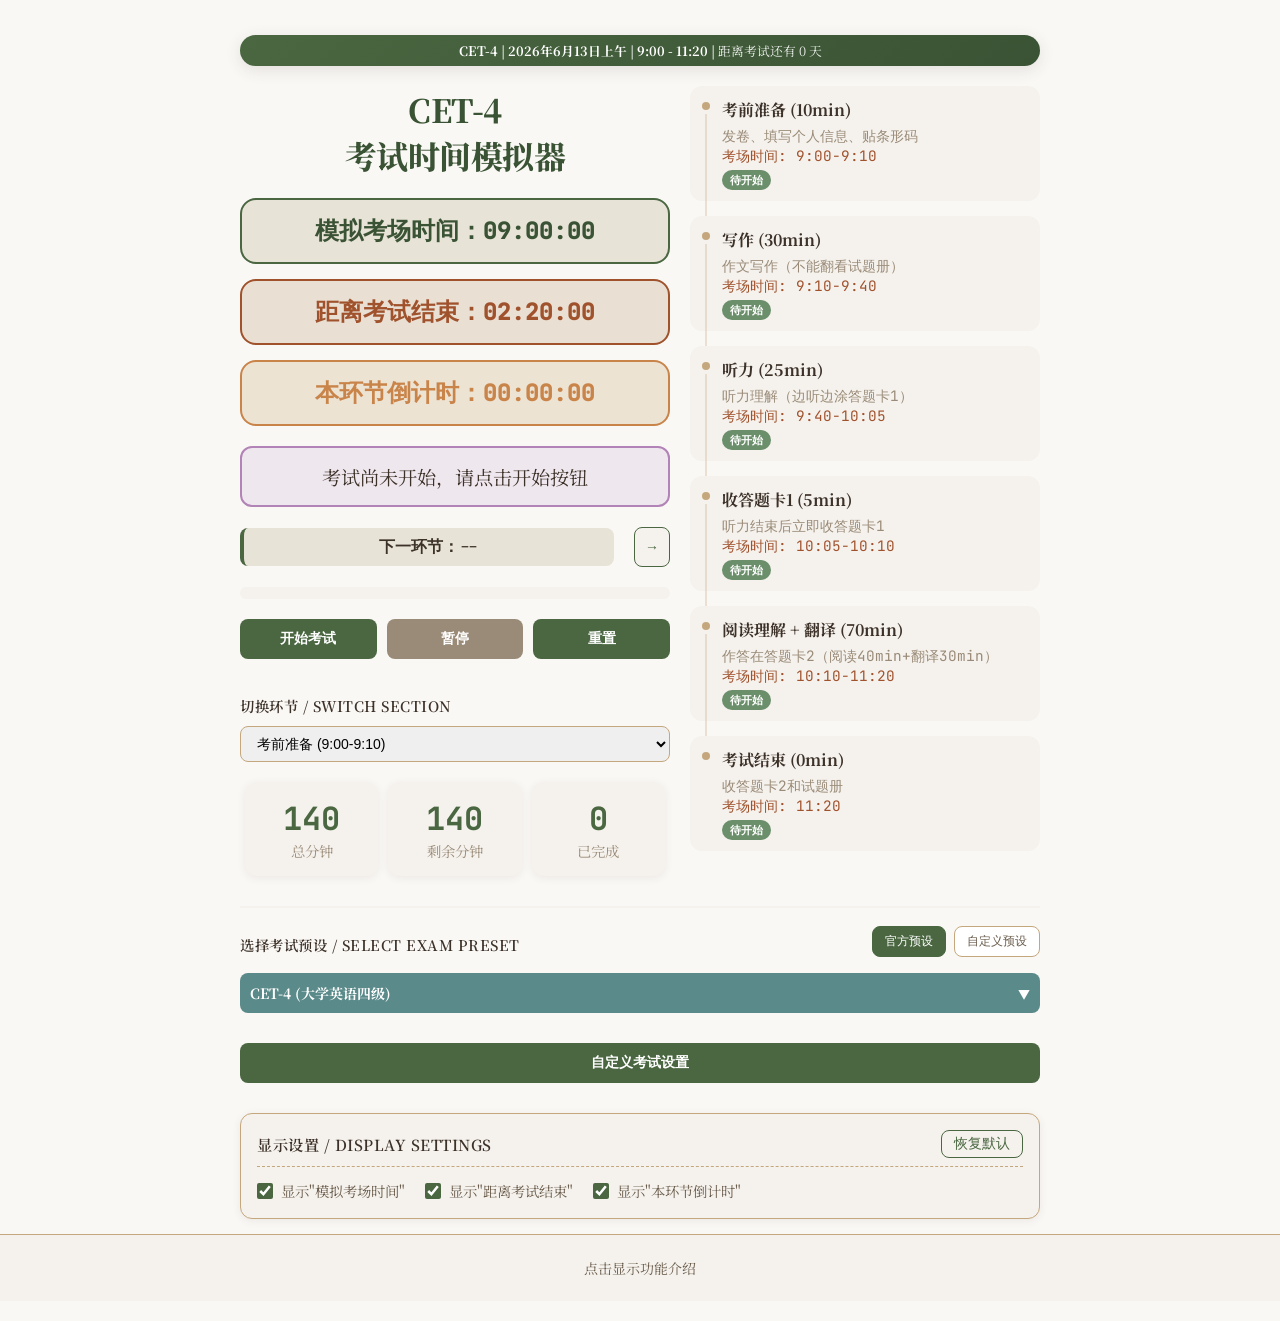
==== index.html @ e7c3fb19 "style: optimize display settings, responsive layout, data parsing robustness, and cross-day time dis" ====
<!DOCTYPE html>
<html lang="zh-CN">

<head>
  <meta charset="UTF-8">
  <meta name="viewport" content="width=device-width, initial-scale=1.0">
  <title>CET-4/CET-6考试时间模拟器beta</title>
  <link rel="preconnect" href="https://fonts.googleapis.com">
  <link rel="preconnect" href="https://fonts.gstatic.com" crossorigin>
  <link href="https://fonts.googleapis.com/css2?family=JetBrains+Mono:ital,wght@0,100..800;1,100..800&family=Noto+Serif+SC:wght@200..900&display=swap" rel="stylesheet">
  <link rel="stylesheet" href="styles.css">
</head>

<body>
  <div class="container">
    <div class="column-wrapper">
      <!-- 考试信息横幅 - 横跨两栏在最顶上 -->
      <div class="header-wrapper">
        <div class="exam-time-header" id="examTimeHeader">
          <span id="examType">CET-4</span> | <span id="examDate">2026年6月13日上午</span> | <span id="examTimeRange">9:00 - 11:20</span> | <span class="exam-countdown" id="examCountdown">距离考试还有 63 天</span>
        </div>
      </div>

      <!-- 左侧栏 -->
      <div class="left-column">

        <h1 id="pageHeader"><span id="examTitle">CET-4</span><br>考试时间模拟器</h1>

        <div class="real-time-display">
          模拟考场时间：<span id="currentTimeSpan">09:00:00</span>
        </div>

        <div class="timer-display">
          距离考试结束：<span id="timer">02:20:00</span>
        </div>

        <div class="section-timer-display" id="sectionTimer" style="display: none;">
          本环节倒计时：<span class="time-value">00:00:00</span>
        </div>

        <div class="current-section" id="currentSection">
          考试尚未开始，请点击开始按钮
        </div>

        <div class="countdown-container">
          <div class="countdown" id="countdown">
            <span class="countdown-label">下一环节：</span><span class="countdown-value">--</span>
          </div>
          <button onclick="nextSection()" id="nextBtn" class="next-button">→</button>
        </div>

        <div class="progress-bar">
          <div class="progress-fill" id="progressFill"></div>
        </div>

        <div class="controls">
          <button onclick="startExam()" id="startBtn">开始考试</button>
          <button onclick="pauseExam()" id="pauseBtn" disabled>暂停</button>
          <button onclick="resetExam()" id="resetBtn">重置</button>
          <div class="skip-selector">
            <h3>切换环节 / Switch Section</h3>
            <select id="sectionSelect">
              <!-- 选项将由JavaScript动态生成 -->
            </select>
          </div>
        </div>

        <div class="stats">
          <div class="stat-item">
            <div class="stat-number" id="totalTime">140</div>
            <div class="stat-label">总分钟</div>
          </div>
          <div class="stat-item">
            <div class="stat-number" id="remainingTime">140</div>
            <div class="stat-label">剩余分钟</div>
          </div>
          <div class="stat-item">
            <div class="stat-number" id="completedSections">0</div>
            <div class="stat-label">已完成</div>
          </div>
        </div>
      </div>

      <!-- 右侧栏 -->
      <div class="right-column">
        <div class="section-timeline" id="timeline">
          <!-- Sections will be populated by JavaScript -->
        </div>
      </div>

      <!-- 预设选择器横跨两栏 -->
      <div class="preset-selector-full-width">
        <div class="custom-preset-selector">
          <div class="preset-selector-header">
            <h3 class="preset-selector-label">选择考试预设 / Select Exam Preset</h3>
            <div class="preset-type-buttons">
              <button type="button" class="preset-type-btn active" data-type="official"
                id="officialPresetBtn">官方预设</button>
              <button type="button" class="preset-type-btn" data-type="custom" id="customPresetBtn">自定义预设</button>
            </div>
          </div>
          <div class="preset-selector-dropdown" id="presetSelector">
            <div class="preset-selector-selected" id="selectedPreset">
              <span>CET-4 (大学英语四级)</span>
              <span class="dropdown-arrow">▼</span>
            </div>
            <div class="preset-selector-options" id="presetOptions" style="display: none;">
              <div class="preset-option-group" id="officialPresetGroup">
                <div class="option-group-title">官方预设</div>
                <div class="preset-option" data-value="cet4">CET-4 (大学英语四级)</div>
                <div class="preset-option" data-value="cet6">CET-6 (大学英语六级)</div>
              </div>
              <div class="preset-option-group" id="customPresetGroup" style="display: none;">
                <div class="option-group-title">自定义预设</div>
                <div id="customPresetOptions">
                  <!-- 自定义考试选项将由JavaScript动态生成 -->
                </div>
              </div>
            </div>
          </div>
        </div>
      </div>

      <!-- 自定义考试按钮 -->
      <div class="toggle-exam-button-container">
        <button id="customExamBtn" onclick="goToCustomExam()" class="toggle-exam-button">自定义考试设置</button>
      </div>

      <!-- 直接显示的显示设置控件 -->
      <div class="inline-display-settings">
        <div class="inline-setting-header">
          <h3 class="display-settings-label">显示设置 / Display Settings</h3>
          <button type="button" id="resetDisplaySettingsBtn" class="reset-display-settings-btn" title="恢复默认显示设置"
            onclick="resetDisplaySettings()">恢复默认</button>
        </div>
        <div class="inline-setting-checkboxes">
          <label class="setting-checkbox-horizontal">
            <input type="checkbox" id="inlineShowCurrentTime" name="inlineShowCurrentTime" checked
              onchange="toggleDisplaySetting('showCurrentTime', this.checked)">
            <span>显示"模拟考场时间"</span>
          </label>
          <label class="setting-checkbox-horizontal">
            <input type="checkbox" id="inlineShowCountdownTimer" name="inlineShowCountdownTimer" checked
              onchange="toggleDisplaySetting('showCountdownTimer', this.checked)">
            <span>显示"距离考试结束"</span>
          </label>
          <label class="setting-checkbox-horizontal">
            <input type="checkbox" id="inlineShowSectionTimer" name="inlineShowSectionTimer" checked
              onchange="toggleDisplaySetting('showSectionTimer', this.checked)">
            <span>显示"本环节倒计时"</span>
          </label>
        </div>
      </div>

    </div>

    <!-- 恢复提示（小屏幕设备使用） -->
    <div class="restore-hint" id="restoreHintSmallScreen" style="display: none;">
      点击恢复倒数日期
    </div>
  </div>

  <!-- 底部区域：功能介绍、恢复提示和备案信息 -->
  <div class="bottom-bar">
    <div class="bottom-content">
      <div class="footer-text" id="showIntroBtnBottom" onclick="showIntroduction()">点击显示功能介绍</div>
      <div class="footer-text restore-hint" id="restoreHintLargeScreen" style="display: none; margin-top: 10px;">
        点击恢复倒数日期
      </div>
      
    </div>
  </div>

  <script>
    function showIntroduction() {
      window.open('introduction.html', '_blank');
    }

    // 跳转到自定义考试配置页面
    function goToCustomExam() {
      window.location.href = 'custom-exam.html';
    }

    // 处理考试预设选择变化
    function handlePresetChange(value) {
      if (value === 'cet4' || value === 'cet6') {
        // 官方预设
        currentExamType = value;
        updateExamConfig(officialExams[value]);

        // 保存到localStorage
        localStorage.setItem('lastOfficialPreset', value);
        localStorage.setItem('lastPresetType', 'official');

        // 更新显示的预设名称
        const presetName = value === 'cet4' ? 'CET-4 (大学英语四级)' : 'CET-6 (大学英语六级)';
        document.getElementById('selectedPreset').innerHTML = `<span>${presetName}</span><span class="dropdown-arrow">▼</span>`;
        // 移除自定义选中样式
        document.getElementById('selectedPreset').classList.remove('custom-selected');
      } else {
        // 自定义预设
        const exam = getCustomExamsSafe().find(e => e.name === value);
        if (exam) {
          // 保存到localStorage
          localStorage.setItem('lastCustomPreset', value);
          localStorage.setItem('lastPresetType', 'custom');

          // 直接应用自定义考试配置（不刷新页面）
          if (typeof applyCustomExamConfig === 'function') {
            applyCustomExamConfig(exam);
          }

          // 更新显示的预设名称
          document.getElementById('selectedPreset').innerHTML = `<span>${value}</span><span class="dropdown-arrow">▼</span>`;
          // 添加自定义选中样式
          document.getElementById('selectedPreset').classList.add('custom-selected');
        }
      }

      // 隐藏下拉菜单
      closePresetDropdown();
    }

    // 动态填充自定义考试选项
    function getCustomExamsSafe() {
      if (Array.isArray(window.customExams)) {
        return window.customExams;
      }
      return [];
    }

    function populateCustomPresets() {
      const customPresetOptions = document.getElementById('customPresetOptions');
      const customExamList = getCustomExamsSafe();
      // 清空现有选项
      customPresetOptions.innerHTML = '';

      if (customExamList.length > 0) {
        customExamList.forEach(exam => {
          const option = document.createElement('div');
          option.className = 'preset-option';
          option.textContent = exam.name;
          option.setAttribute('data-value', exam.name);
          // 在这里添加点击事件监听器
          option.addEventListener('click', function () {
            handlePresetChange(this.getAttribute('data-value'));
          });
          customPresetOptions.appendChild(option);
        });
      } else {
        const option = document.createElement('div');
        option.className = 'preset-option disabled';
        option.textContent = '无自定义考试';
        option.style.color = 'var(--color-text-muted)';
        customPresetOptions.appendChild(option);
      }
    }

    function openPresetDropdown() {
      const options = document.getElementById('presetOptions');
      if (options) {
        options.style.display = 'block';
      }
    }

    function closePresetDropdown() {
      const options = document.getElementById('presetOptions');
      if (options) {
        options.style.display = 'none';
      }
    }

    function setPresetTypeUI(type) {
      const officialBtn = document.getElementById('officialPresetBtn');
      const customBtn = document.getElementById('customPresetBtn');
      const officialGroup = document.getElementById('officialPresetGroup');
      const customGroup = document.getElementById('customPresetGroup');

      const isCustom = type === 'custom';

      officialBtn.classList.toggle('active', !isCustom);
      customBtn.classList.toggle('active', isCustom);
      officialGroup.style.display = isCustom ? 'none' : 'block';
      customGroup.style.display = isCustom ? 'block' : 'none';
    }

    // 在DOM加载完成后设置自定义选择器事件
    document.addEventListener('DOMContentLoaded', function () {
      // 为自定义选择器添加点击事件
      const selector = document.getElementById('presetSelector');
      const selected = document.getElementById('selectedPreset');
      const options = document.getElementById('presetOptions');

      selected.addEventListener('click', function (e) {
        e.stopPropagation();
        const isDisplayed = options.style.display !== 'none';
        if (isDisplayed) {
          closePresetDropdown();
        } else {
          openPresetDropdown();
        }
      });

      // 使用事件委托为所有预设选项添加点击事件
      options.addEventListener('click', function (e) {
        if (e.target.classList.contains('preset-option') && !e.target.classList.contains('disabled')) {
          const value = e.target.getAttribute('data-value');
          handlePresetChange(value);
        }
      });

      // 点击页面其他地方关闭下拉菜单
      document.addEventListener('click', function (e) {
        if (!selector.contains(e.target)) {
          closePresetDropdown();
        }
      });

      // 预设类型切换按钮事件
      const officialBtn = document.getElementById('officialPresetBtn');
      const customBtn = document.getElementById('customPresetBtn');

      officialBtn.addEventListener('click', function () {
        setPresetTypeUI('official');
        // 自动切换到上次使用的官方预设
        const lastOfficialPreset = localStorage.getItem('lastOfficialPreset') || 'cet4';
        handlePresetChange(lastOfficialPreset);
        openPresetDropdown();
      });

      customBtn.addEventListener('click', function () {
        setPresetTypeUI('custom');
        populateCustomPresets();

        // 自动切换到上次使用的自定义预设
        const customExamList = getCustomExamsSafe();
        if (customExamList.length > 0) {
          const lastCustomPreset = localStorage.getItem('lastCustomPreset');
          const presetToSelect = lastCustomPreset && customExamList.some(e => e.name === lastCustomPreset)
            ? lastCustomPreset
            : customExamList[0].name;
          handlePresetChange(presetToSelect);
        }

        openPresetDropdown();
      });

      // 初始化恢复上次预设状态（官方预设部分）
      const lastPresetType = localStorage.getItem('lastPresetType') || 'official';
      const lastOfficialPreset = localStorage.getItem('lastOfficialPreset') || 'cet4';

      if (lastPresetType !== 'custom') {
        setPresetTypeUI('official');
        handlePresetChange(lastOfficialPreset);
      }

      populateCustomPresets();
    });
  </script>
  <script src="script.js"></script>
  <script>
    // 在 script.js 加载完成后恢复预设状态
    document.addEventListener('DOMContentLoaded', function() {
      // 等待 script.js 的 DOMContentLoaded 执行完成
      setTimeout(function() {
        const lastPresetType = localStorage.getItem('lastPresetType') || 'official';
        const customExamList = window.customExams || [];

        if (lastPresetType === 'custom' && customExamList.length > 0) {
          const lastCustomPreset = localStorage.getItem('lastCustomPreset');
          const presetToSelect = lastCustomPreset && customExamList.some(e => e.name === lastCustomPreset)
            ? lastCustomPreset
            : customExamList[0].name;

          // 应用自定义考试配置
          const exam = customExamList.find(e => e.name === presetToSelect);
          if (exam) {
            applyCustomExamConfig(exam);

            // 更新 UI
            setPresetTypeUI('custom');
            document.getElementById('selectedPreset').innerHTML = `<span>${presetToSelect}</span><span class="dropdown-arrow">▼</span>`;
            document.getElementById('selectedPreset').classList.add('custom-selected');
          }
        }
      }, 0);
    });
  </script>
</body>

</html>
---- styles.css ----
body {
  font-family: var(--font-family);
  font-weight: var(--font-weight-regular);
  background:
    /* 微妙的有机纹理 - 使用CSS实现 */
    radial-gradient(ellipse at 20% 30%, rgba(107, 142, 99, 0.03) 0%, transparent 50%),
    radial-gradient(ellipse at 80% 70%, rgba(160, 82, 45, 0.03) 0%, transparent 50%),
    radial-gradient(ellipse at 50% 50%, rgba(139, 115, 85, 0.02) 0%, transparent 70%),
    var(--color-cream);
  margin: 0;
  padding: 20px;
  min-height: 100vh;
  color: var(--color-text);
  -webkit-font-smoothing: antialiased;
  -moz-osx-font-smoothing: grayscale;
}

.container {
  width: 400px;
  margin: 0 auto;
  background: transparent;
  border-radius: 0;
  padding-top: 15px;
  box-shadow: none;
  position: relative;
}

/* 切换考试按钮 */
.toggle-exam-button-container {
  margin: 10px 0;
  /* 减小上下间距 */
  text-align: center;
}

.toggle-exam-button {
  background: var(--color-primary);
  color: white;
  border: none;
  padding: 10px;
  font-size: 14px;
  cursor: pointer;
  transition: background var(--transition-normal), transform var(--transition-fast), box-shadow var(--transition-normal);
  width: 100%;
  max-width: 800px;
  border-radius: var(--radius-sm);
  font-weight: bold;
  text-align: center;
  min-height: 40px;
  box-sizing: border-box;
}

.toggle-exam-button:hover {
  background: var(--color-primary-dark);
  transform: translateY(-2px);
  box-shadow: var(--shadow-md);
}

/* 功能介绍按钮 */
.intro-button {
  background: var(--color-accent);
  color: white;
  border: none;
  padding: 10px;
  font-size: 14px;
  cursor: pointer;
  transition: background var(--transition-normal), transform var(--transition-fast), box-shadow var(--transition-normal);
  width: 100%;
  max-width: 800px;
  border-radius: var(--radius-md);
  font-weight: bold;
  text-align: center;
  min-height: 40px;
  box-sizing: border-box;
}

.intro-button:hover {
  background: var(--color-secondary);
  transform: translateY(-2px);
  box-shadow: var(--shadow-md);
}

/* 小屏幕切换按钮 */
.toggle-button-small-screen {
  margin: 10px 0;
  /* 减小上下间距 */
}

.toggle-button-small-screen button {
  background: var(--color-primary);
  color: white;
  border: none;
  padding: 10px;
  font-size: 14px;
  cursor: pointer;
  transition: background var(--transition-normal), transform var(--transition-fast);
  width: 100%;
  border-radius: var(--radius-md);
  font-weight: bold;
  text-align: center;
  min-height: 40px;
  box-sizing: border-box;
}

.toggle-button-small-screen button:hover {
  background: var(--color-primary-dark);
}

/* 预设类型按钮样式 */
.preset-type-btn {
  padding: 6px 12px;
  font-size: 12px;
  border: 1px solid var(--color-earth);
  background: white;
  color: var(--color-text-light);
  border-radius: var(--radius-sm);
  cursor: pointer;
  transition: all var(--transition-normal);
  font-weight: 500;
}

.preset-type-btn:hover {
  background: var(--color-cream-dark);
  border-color: var(--color-primary);
  color: var(--color-primary);
}

.preset-type-btn.active {
  background: var(--color-primary);
  color: white;
  border-color: var(--color-primary);
}

.preset-type-btn[data-type="custom"] {
  background: white;
  /* 默认为白色背景 */
  color: var(--color-text-light);
  /* 默认为灰色文字 */
  border-color: var(--color-earth);
  /* 默认为灰色边框 */
}

.preset-type-btn[data-type="custom"]:hover {
  background: var(--color-cream-dark);
  /* 悬停时浅色背景 */
  border-color: var(--color-warning);
  /* 悬停时橙色边框 */
  color: var(--color-warning);
  /* 悬停时橙色文字 */
}

.preset-type-btn[data-type="custom"].active {
  background: var(--color-warning);
  /* 选中状态使用橙色 */
  color: white;
  border-color: var(--color-warning);
}

/* 为小屏幕设备设置的预设类型按钮样式 */
@media (max-width: 768px) {
  .preset-type-buttons {
    width: 100%;
    justify-content: flex-start;
  }

  .preset-type-btn {
    flex: 1;
    max-width: 120px;
    background: var(--color-lavender);
    /* 确保小屏幕下也是紫色 */
    color: white;
  }

  /* 自定义考试页面响应式 */
  .section-card-fields {
    grid-template-columns: 1fr 1fr;
    gap: 12px;
  }
}

/* 恢复提示样式 */
.restore-hint {
  font-size: 0.9em;
  text-align: center;
  color: var(--color-text-muted);
  cursor: pointer;
  margin-top: 10px;
}

:root {
  /* Organic/Natural Color Palette */
  --color-primary: #4A6741;
  /* 苔藓绿 - 主色 */
  --color-primary-dark: #3A5334;
  /* 深苔藓绿 */
  --color-primary-light: #6B8E63;
  /* 浅苔藓绿 */
  --color-secondary: #A0522D;
  /* 赭石色 */
  --color-accent: #8B7355;
  /* 土棕色 */
  --color-earth: #C4A77D;
  /* 沙土色 */
  --color-cream: #FAF8F5;
  /* 奶油白背景 */
  --color-cream-dark: #F5F2ED;
  /* 深奶油色 */
  --color-text: #3D3229;
  /* 深棕色文字 */
  --color-text-light: #6B5D4D;
  /* 浅棕色文字 */
  --color-text-muted: #9A8B78;
  /* 柔和棕色 */
  --color-success: #5B8C5A;
  /* 自然绿 */
  --color-warning: #C9844A;
  /* 秋季橙 */
  --color-danger: #A65D4E;
  /* 陶土红 */

  /* Natural Button Colors - 来自自然元素 */
  --color-sky: #5B8A8A;
  /* 青绿色 */
  --color-sky-dark: #4A7575;
  /* 深青绿色 */
  --color-autumn: #9B8568;
  /* 木色 */
  --color-autumn-dark: #8B7355;
  /* 深木色 */
  --color-lavender: #c2a2d2;
  /* 薰衣草紫 */
  --color-lavender-dark: #b283b6;
  /* 深薰衣草紫 */
  --color-moss: #6B8E6B;
  /* 苔藓绿 */
  --color-rust: #B8765A;
  /* 铁锈红 */

  /* Font - 免费商用字体 */
  --font-family: 'Noto Serif SC', 'Noto Serif', serif;
  --font-family-mono: 'JetBrains Mono', 'Roboto Mono', 'SF Mono', 'Consolas', monospace;
  --font-weight-regular: 400;
  --font-weight-medium: 500;
  --font-weight-semibold: 600;
  --font-weight-bold: 800;

  /* Spacing */
  --spacing-xs: 4px;
  --spacing-sm: 8px;
  --spacing-md: 16px;
  --spacing-lg: 24px;
  --spacing-xl: 32px;
  --spacing-2xl: 48px;

  /* Border Radius - Organic feel */
  --radius-sm: 8px;
  --radius-md: 12px;
  --radius-lg: 16px;
  --radius-xl: 24px;
  --radius-full: 9999px;

  /* Shadows - Soft organic shadows */
  --shadow-sm: 0 2px 8px rgba(61, 50, 41, 0.08);
  --shadow-md: 0 4px 16px rgba(61, 50, 41, 0.12);
  --shadow-lg: 0 8px 32px rgba(61, 50, 41, 0.16);

  /* Transitions */
  --transition-fast: 0.15s ease-out;
  --transition-normal: 0.3s ease-out;
  --transition-slow: 0.5s ease-out;

  /* Timer Backgrounds (color mixed with cream-dark) */
  --color-section-completed-bg: color-mix(in oklch, var(--color-success) 12%, var(--color-cream-dark));
  --color-section-active-bg: color-mix(in oklch, var(--color-secondary) 12%, var(--color-cream-dark));
  --color-timer-section-bg: color-mix(in oklch, var(--color-warning) 15%, var(--color-cream-dark));
}

* {
  margin: 0;
  padding: 0;
  box-sizing: border-box;
}


.introduction-container {
  max-width: 1200px;
  margin: 0 auto;
  padding: 0 40px;
  min-height: calc(100vh - 200px);
  background: var(--color-cream);
}

.introduction-container header {
  text-align: center;
  padding: 100px 20px 80px;
  background: transparent;
  margin: 0;
}

.introduction-container h1 {
  font-size: clamp(2rem, 5vw, 3rem);
  font-weight: 800;
  letter-spacing: -0.5px;
  margin-bottom: 15px;
  color: var(--color-primary-dark);
  display: block;
}

.introduction-container .subtitle {
  font-size: 1.25rem;
  font-weight: 400;
  color: var(--color-text-muted);
  max-width: 600px;
  margin: 0 auto 30px;
  line-height: 1.6;
}

.cta-button {
  display: inline-block;
  background: var(--color-primary);
  color: white;
  padding: 12px 24px;
  border-radius: var(--radius-full);
  text-decoration: none;
  font-weight: 400;
  transition: all var(--transition-normal);
  border: none;
}

.cta-button:hover {
  background: var(--color-primary-dark);
  transform: translateY(-2px);
  box-shadow: var(--shadow-md);
}

.introduction-container .section {
  padding: 80px 0;
  border-bottom: none;
  background: transparent;
  margin: 0;
  border-left: none;
  border-radius: 0;
}

.introduction-container .section:last-child {
  border-bottom: none;
  padding-bottom: 100px;
}

.introduction-container .section-title {
  font-weight: 600;
  font-size: clamp(2rem, 4vw, 3rem);
  margin-bottom: 60px;
  color: var(--color-primary-dark);
  display: block;
  text-align: center;
  unicode-bidi: isolate;
  letter-spacing: -0.5px;
}

.introduction-container .feature-grid {
  display: grid;
  grid-template-columns: repeat(auto-fit, minmax(280px, 1fr));
  gap: 30px;
}

.introduction-container .feature-card {
  text-align: center;
  padding: 35px 30px;
  background: white;
  border-radius: var(--radius-lg);
  transition: all var(--transition-normal);
  border: 1px solid var(--color-cream-dark);
  box-shadow: var(--shadow-sm);
  cursor: pointer;
}

.introduction-container .feature-card:hover {
  transform: translateY(-8px);
  box-shadow: var(--shadow-lg);
  border-color: var(--color-earth);
}

.introduction-container .feature-icon {
  font-size: 2.75rem;
  margin-bottom: 18px;
  display: block;
  transition: transform var(--transition-normal);
}

.introduction-container .feature-card:hover .feature-icon {
  transform: scale(1.1);
}

.introduction-container .feature-card h3 {
  font-size: 1.375rem;
  font-weight: 600;
  margin-bottom: 12px;
  color: var(--color-text);
  display: block;
  letter-spacing: -0.3px;
  transition: color var(--transition-normal);
}

.introduction-container .feature-card:hover h3 {
  color: var(--color-primary);
}

.introduction-container .feature-card p {
  color: var(--color-text-muted);
  font-size: 0.95rem;
  line-height: 1.6;
  margin: 0 auto;
  max-width: 65ch;
  transition: color var(--transition-normal);
}

.introduction-container .feature-card:hover p {
  color: var(--color-text-light);
}

.introduction-container .exam-types {
  display: flex;
  justify-content: center;
  gap: 30px;
  flex-wrap: wrap;
  max-width: 1100px;
  margin: 0 auto;
}

.introduction-container .exam-type {
  background: var(--color-cream-dark);
  border: none;
  border-radius: var(--radius-lg);
  padding: 40px 35px;
  text-align: center;
  flex: 1;
  min-width: 280px;
  max-width: 320px;
  transition: all var(--transition-normal);
}

.introduction-container .exam-type:hover {
  transform: translateY(-2px);
  box-shadow: var(--shadow-md);
}

.introduction-container .exam-type h3 {
  font-size: 1.5rem;
  font-weight: 600;
  margin-bottom: 15px;
  color: var(--color-primary-dark);
  display: block;
}

.introduction-container .exam-type p {
  margin: 8px 0;
  color: var(--color-text-light);
  font-size: 0.95rem;
  line-height: 1.6;
}

.introduction-container .exam-type ul {
  margin-top: 10px;
  padding-left: 20px;
  color: var(--color-text-muted);
  font-size: 0.9rem;
  line-height: 1.8;
}

.introduction-container footer {
  text-align: center;
  padding: 40px 20px;
  color: var(--color-text-muted);
  font-size: 0.9rem;
  width: 100%;
  box-sizing: border-box;
}

/* 响应式优化 - introduction页面 */
@media (max-width: 768px) {
  .introduction-container {
    padding: 0 20px;
  }

  .introduction-container header {
    padding: 60px 20px 50px;
  }

  .introduction-container h1 {
    font-size: 2rem;
  }

  .introduction-container .subtitle {
    font-size: 1.1rem;
  }

  .introduction-container .section {
    padding: 50px 0;
  }

  .introduction-container .section:last-child {
    padding-bottom: 60px;
  }

  .introduction-container .section-title {
    font-size: 2rem;
    margin-bottom: 40px;
  }

  .introduction-container .feature-grid {
    grid-template-columns: 1fr;
    gap: 25px;
  }

  .introduction-container .feature-card {
    padding: 30px 25px;
  }

  .introduction-container .exam-types {
    flex-direction: column;
    align-items: center;
    gap: 20px;
  }

  .introduction-container .exam-type {
    max-width: 100%;
    padding: 35px 25px;
  }
}

/* ICP备案信息样式 */
.icp-info {
  text-align: center;
  margin-top: 20px;
  font-size: 14px;
  color: var(--color-text-muted);
  width: 100%;
  display: flex;
  justify-content: center;
  align-items: center;
  flex-wrap: wrap;
}

.icp-info a {
  color: var(--color-text-muted);
  text-decoration: none;
}

.icp-info a:hover {
  color: var(--color-sky);
  text-decoration: underline;
}

/* 小屏幕设备的恢复提示 */
#restoreHintSmallScreen {
  display: none;
}

/* 模态窗口样式 */
.modal {
  display: none;
  position: fixed;
  z-index: 1000;
  left: 0;
  top: 0;
  width: 100%;
  height: 100%;
  overflow: auto;
  background-color: rgba(0, 0, 0, 0.4);
}

.modal-content {
  background-color: white;
  margin: 5% auto;
  padding: 20px;
  border: 1px solid var(--color-text-muted);
  width: 90%;
  max-width: 600px;
  border-radius: var(--radius-md);
}

.close {
  color: var(--color-text-muted);
  float: right;
  font-size: 28px;
  font-weight: bold;
  cursor: pointer;
}

.close:hover,
.close:focus {
  color: black;
  text-decoration: none;
}

/* 表单样式 */
.custom-exam-form {
  margin-top: 20px;
}

.form-group {
  margin-bottom: 15px;
}

.form-group>label {
  font-weight: bold;
  display: block;
  margin-bottom: 8px;
}

.form-group input {
  width: 100%;
  border: 1px solid var(--color-earth);
  border-radius: var(--radius-sm);
  box-sizing: border-box;
}

/* 表单帮助文本样式 */
.form-help-text {
  font-size: 0.7em;
  color: var(--color-danger);
  margin-top: 5px;
  font-style: normal;
}

/* 自定义时间选择器样式 */
.custom-time-picker {
  position: relative;
  width: 100%;
}

.time-input-wrapper {
  display: flex;
  align-items: center;
  gap: 5px;
  margin-bottom: 8px;
  position: relative;
}

.time-input-display {
  flex: 1;
  padding: 8px;
  padding-right: 34px;
  border: 1px solid var(--color-earth);
  border-radius: var(--radius-sm);
  font-size: 16px;
  font-family: var(--font-family-mono);
  font-weight: var(--font-weight-medium);
  text-align: center;
  background: var(--color-cream-dark);
  color: var(--color-text);
  cursor: text;
  /* 给右侧小三角留空间 */
  transition: border-color var(--transition-fast), box-shadow var(--transition-fast);
  font-variant-numeric: tabular-nums;
}

.time-input-display:focus {
  border-color: var(--color-sky);
  box-shadow: 0 0 0 2px rgba(91, 138, 138, 0.15);
  outline: none;
}

.time-separator {
  font-size: 18px;
  font-weight: var(--font-weight-semibold);
  color: var(--color-text);
  font-family: var(--font-family);
}

.picker-toggle-btn {
  position: absolute;
  right: 6px;
  top: 50%;
  transform: translateY(-50%);
  width: 26px;
  height: 26px;
  border: 1px solid var(--color-earth);
  border-radius: var(--radius-sm);
  background: var(--color-cream-dark);
  color: var(--color-text-muted);
  cursor: pointer;
  font-size: 12px;
  line-height: 1;
  display: flex;
  align-items: center;
  justify-content: center;
  user-select: none;
  transition: border-color var(--transition-fast), background var(--transition-fast), box-shadow var(--transition-fast);
}

.picker-toggle-btn:hover {
  border-color: var(--color-sky);
  color: var(--color-sky);
  background: var(--color-cream);
}

.picker-toggle-btn.active {
  border-color: var(--color-sky);
  box-shadow: 0 0 0 2px rgba(91, 138, 138, 0.15);
}

/* 统一给右侧小箭头添加旋转动画效果 */
.picker-toggle-btn .iconfont.icon-youjiantou {
  display: inline-block;
  transition: transform 0.2s ease;
}

.picker-toggle-btn.active .iconfont.icon-youjiantou {
  transform: rotate(90deg);
}

.time-dropdowns {
  gap: 5px;
  align-items: center;
  display: none;
}

.time-dropdowns.show-panel {
  display: flex;
}

.time-select-wrapper {
  flex: 1;
  position: relative;
  display: flex;
  align-items: center;
}

.time-divider {
  font-size: 18px;
  font-weight: var(--font-weight-semibold);
  color: var(--color-text);
  user-select: none;
}

.time-select-trigger {
  width: 100%;
  padding: 4px;
  background: var(--color-cream-dark);
  border: 1px solid var(--color-earth);
  border-radius: var(--radius-sm);
  cursor: pointer;
  display: flex;
  justify-content: space-between;
  align-items: center;
  font-size: 16px;
  font-family: var(--font-family);
  font-weight: var(--font-weight-medium);
  color: var(--color-text);
  min-height: 26px;
  box-sizing: border-box;
  user-select: none;
  transition: border-color var(--transition-fast), background var(--transition-fast), box-shadow var(--transition-fast);
}

.time-select-trigger:hover {
  border-color: var(--color-sky);
  background: var(--color-cream);
}

.time-select-trigger.active {
  border-color: var(--color-sky);
  box-shadow: 0 0 0 2px rgba(91, 138, 138, 0.15);
}

.time-value {
  flex-grow: 1;
  text-align: center;
  font-family: var(--font-family-mono);
}

.time-arrow {
  font-size: 12px;
  color: var(--color-text-muted);
  transition: transform var(--transition-fast);
  margin-left: 8px;
}

.time-select-trigger.active .time-arrow {
  transform: rotate(90deg);
}

.time-select-dropdown {
  position: absolute;
  top: 100%;
  left: 0;
  right: 0;
  background: white;
  border: 1px solid var(--color-earth);
  border-radius: var(--radius-sm);
  box-shadow: var(--shadow-md);
  z-index: 1000;
  max-height: 200px;
  overflow-y: auto;
  display: none;
  margin-top: 4px;
  font-family: var(--font-family-mono);
  font-variant-numeric: tabular-nums;
}

.time-select-dropdown.show {
  display: block;
}

.time-select-options {
  max-height: 200px;
  overflow-y: auto;
}

.time-option {
  cursor: pointer;
  text-align: center;
  font-size: 16px;
  font-family: var(--font-family-mono);
  border-bottom: 1px solid var(--color-cream-dark);
  transition: background var(--transition-fast);
  min-height: 35px;
  display: flex;
  align-items: center;
  justify-content: center;
  color: var(--color-text);
}

.time-option:last-child {
  border-bottom: none;
}

.time-option:hover {
  background: var(--color-cream-dark);
}

.time-option.selected {
  background: var(--color-sky);
  color: white;
  font-weight: var(--font-weight-semibold);
}

/* 自定义日期选择器样式 */
.custom-date-picker {
  position: relative;
  width: 100%;
}

.date-input-wrapper {
  position: relative;
  width: 100%;
  margin-bottom: 8px;
}

.date-input-display {
  width: 100%;
  padding: 8px;
  border: 1px solid var(--color-earth);
  border-radius: var(--radius-sm);
  font-size: 16px;
  font-family: var(--font-family-mono);
  font-weight: var(--font-weight-medium);
  text-align: center;
  background: var(--color-cream-dark);
  color: var(--color-text);
  box-sizing: border-box;
  cursor: text;
  padding-right: 34px;
  /* 给右侧小三角留空间 */
  transition: border-color var(--transition-fast), box-shadow var(--transition-fast);
  font-variant-numeric: tabular-nums;
}

.date-input-display:focus {
  border-color: var(--color-sky);
  box-shadow: 0 0 0 2px rgba(91, 138, 138, 0.15);
  outline: none;
}

.date-dropdowns {
  gap: 5px;
  align-items: center;
  display: none;
  /* 默认隐藏，点击右侧小三角才展开 */
}

.date-dropdowns.show-panel {
  display: flex;
}

.date-select-wrapper {
  flex: 1;
  position: relative;
  display: flex;
  align-items: center;
}

.date-divider {
  font-size: 16px;
  font-weight: var(--font-weight-semibold);
  color: var(--color-text);
  user-select: none;
}

.date-select-trigger {
  width: 100%;
  padding: 4px;
  background: var(--color-cream-dark);
  border: 1px solid var(--color-earth);
  border-radius: var(--radius-sm);
  cursor: pointer;
  display: flex;
  justify-content: space-between;
  align-items: center;
  font-size: 16px;
  font-family: var(--font-family);
  font-weight: var(--font-weight-medium);
  color: var(--color-text);
  min-height: 26px;
  box-sizing: border-box;
  user-select: none;
  transition: border-color var(--transition-fast), background var(--transition-fast), box-shadow var(--transition-fast);
}

.date-select-trigger:hover {
  border-color: var(--color-sky);
  background: var(--color-cream);
}

.date-select-trigger.active {
  border-color: var(--color-sky);
  box-shadow: 0 0 0 2px rgba(91, 138, 138, 0.15);
}

.date-value {
  font-weight: var(--font-weight-medium);
  color: var(--color-text);
  flex-grow: 1;
  text-align: center;
}

.date-arrow {
  font-size: 12px;
  color: var(--color-text-muted);
  transition: transform var(--transition-fast);
  margin-left: 8px;
}

.date-select-trigger.active .date-arrow {
  transform: rotate(90deg);
}

.date-select-dropdown {
  position: absolute;
  top: 100%;
  left: 0;
  right: 0;
  background: white;
  border: 1px solid var(--color-earth);
  border-radius: var(--radius-sm);
  box-shadow: var(--shadow-md);
  z-index: 1000;
  max-height: 200px;
  overflow-y: auto;
  display: none;
  margin-top: 4px;
}

.date-select-dropdown.show {
  display: block;
}

.date-select-options {
  max-height: 200px;
  overflow-y: auto;
}

.date-option {
  cursor: pointer;
  text-align: center;
  font-size: 16px;
  border-bottom: 1px solid var(--color-cream-dark);
  transition: background 0.2s;
  min-height: 35px;
  display: flex;
  align-items: center;
  justify-content: center;
}

.date-option:last-child {
  border-bottom: none;
}

.date-option:hover {
  background: var(--color-cream-dark);
}

.date-option.selected {
  background: var(--color-sky);
  color: white;
  font-weight: bold;
}

/* 统一选择器组件 — div-based，替代浏览器默认下拉 */
.custom-select {
  position: relative;
  width: 100%;
}

.custom-select-trigger {
  padding: 8px 36px 8px 12px;
  border: 1px solid var(--color-earth);
  border-radius: var(--radius-sm);
  font-size: 14px;
  font-family: var(--font-family);
  background: white;
  color: var(--color-text);
  cursor: pointer;
  display: flex;
  justify-content: space-between;
  align-items: center;
  min-height: 40px;
  box-sizing: border-box;
  transition: border-color var(--transition-fast), box-shadow var(--transition-fast);
  user-select: none;
}

.custom-select-trigger:hover {
  border-color: var(--color-sky);
}

.custom-select-trigger.active {
  border-color: var(--color-sky);
  box-shadow: 0 0 0 2px rgba(91, 138, 138, 0.15);
  border-radius: var(--radius-sm) var(--radius-sm) 0 0;
}

.custom-select-arrow {
  font-size: 10px;
  color: var(--color-text-light);
  transition: transform var(--transition-fast);
  line-height: 1;
}

.custom-select-trigger.active .custom-select-arrow {
  transform: rotate(180deg);
}

.custom-select-dropdown {
  position: absolute;
  top: 100%;
  left: 0;
  right: 0;
  background: white;
  border: 1px solid var(--color-sky);
  border-top: none;
  border-radius: 0 0 var(--radius-sm) var(--radius-sm);
  box-shadow: var(--shadow-md);
  z-index: 1000;
  display: none;
  max-height: 200px;
  overflow-y: auto;
}

.custom-select-dropdown.show {
  display: block;
}

.custom-select-option {
  padding: 10px 12px;
  cursor: pointer;
  font-size: 14px;
  color: var(--color-text);
  transition: background-color var(--transition-fast);
}

.custom-select-option:hover {
  background-color: var(--color-cream-dark);
  color: var(--color-primary);
}

.custom-select-option.selected {
  background-color: var(--color-sky);
  color: white;
  font-weight: 600;
}

/* 触摸设备优化 */
@media (hover: none) and (pointer: coarse) {

  .time-select-trigger,
  .date-select-trigger {
    min-height: 48px;
    padding: 14px;
  }

  .time-option,
  .date-option {
    min-height: 48px;
    padding: 14px;
  }
}

/* 环节卡片样式 */
/* 环节容器和标题行 */
.sections-wrapper {
  border: 2px solid var(--color-earth);
  border-radius: var(--radius-lg);
  padding: 10px;
  /* 减小内边距 */
  background: var(--color-cream-dark);
}

.section-headers-row {
  display: grid;
  grid-template-columns: 17px 2fr 1fr 2fr 1fr 27px;
  /* 将第一列(35px)和最后一列(50px)的宽度减半 */
  gap: 15px;
  padding: 8px 10px;
  /* 减小padding */
  background: var(--color-cream-dark);
  border-radius: var(--radius-md);
  margin-bottom: 12px;
  font-weight: 600;
  font-size: 0.85rem;
  /* 修改字体大小 */
  color: var(--color-text-light);
  align-items: center;
}

.section-header-drag {
  text-align: center;
  color: var(--color-text-muted);
}

.section-header-name {
  text-align: center;
}

.section-header-duration {
  text-align: center;
}

.section-header-description {
  text-align: center;
}

.section-header-count {
  text-align: center;
}

.section-header-action {
  text-align: center;
}

.section-card {
  background: white;
  border: 2px solid var(--color-sky);
  border-radius: var(--radius-md);
  margin-bottom: 12px;
  padding: 6px 10px;
  box-shadow: var(--shadow-sm);
  transition: all var(--transition-normal);
  cursor: move;
}

.section-card:hover {
  box-shadow: 0 4px 16px rgba(52, 152, 219, 0.25);
  border-color: var(--color-sky-dark);
  transform: translateY(-2px);
}

.section-card input {
  padding-left: 5px;
  height: 30px;
  font-family: var(--font-family);
  font-weight: var(--font-weight-medium);
  color: var(--color-text);
}

.section-card input::placeholder {
  color: var(--color-text-muted);
}

/* 确保环节输入框字体统一 */
.section-card .section-name,
.section-card .section-duration,
.section-card .section-description {
  font-family: var(--font-family);
  font-weight: var(--font-weight-medium);
  color: var(--color-text);
}

.section-card.dragging {
  opacity: 0.5;
  border-color: var(--color-sky);
  box-shadow: 0 8px 24px rgba(52, 152, 219, 0.3);
}

.section-card-content {
  display: grid;
  grid-template-columns: 17px 2fr 1fr 2fr 1fr 27px;
  gap: 8px;
  /* 减小内部元素间距 */
  align-items: center;
  /* 网格项垂直居中 */
}

.section-card-drag-handle {
  display: flex;
  align-items: center;
  justify-content: center;
  cursor: grab;
  color: var(--color-text-muted);
  user-select: none;
  font-size: 14px;
  padding: 0;
  /* 设置左右间距为0 */
}

.section-card-drag-handle:active {
  cursor: grabbing;
}

.drag-icon {
  font-size: 14px;
  /* 减小图标大小 */
  line-height: 1;
}

.section-card-fields {
  display: contents;
}

.section-field {
  display: flex;
  flex-direction: column;
  gap: 0;
  width: 100%;
}

/* 专门针对复选框字段的样式 */
.section-field-checkbox {
  display: flex;
  justify-content: center;
  align-items: center;
  flex-direction: row;
  width: auto;
  /* 减小宽度，不再占满整个容器 */
  align-self: stretch;
}

.count-in-total-label {
  display: inline-flex;
  align-items: center;
  justify-content: center;
  cursor: pointer;
  font-size: 0.9rem;
  color: var(--color-text-light);
  padding: 0;
  height: auto;
  min-height: unset;
  height: 100%;
  box-sizing: border-box;
  line-height: 0;
}

.count-in-total-label input[type="checkbox"] {
  width: 18px;
  height: 18px;
  cursor: pointer;
  margin: 0;
  transform: scale(1);
  display: block;
}

/* 为确保兼容性，添加更具体的选择器 */
.section-field.section-field-checkbox .count-in-total-label input[type="checkbox"] {
  width: 18px;
  height: 18px;
  margin: 0;
  cursor: pointer;
  transform: scale(1);
  display: block;
}

/* 统一复选框样式 - 绿色主题 */
input[type="checkbox"] {
  accent-color: var(--color-success);
  width: 18px;
  height: 18px;
  cursor: pointer;
}

.section-card-actions {
  display: flex;
  align-items: center;
  justify-content: center;
  width: 100%;
  padding: 0;
  /* 添加这行以确保内边距为0 */
}

.remove-section-btn {
  background-color: transparent;
  color: var(--color-danger);
  border: 2px solid var(--color-danger);
  padding: 0;
  /* 修改为0 */
  border-radius: var(--radius-sm);
  cursor: pointer;
  font-size: 16px;
  font-weight: bold;
  transition: all 0.2s;
  height: 32px;
  width: 36px;
  display: flex;
  align-items: center;
  justify-content: center;
  line-height: 1;
  flex-shrink: 0;
}

.remove-section-btn:hover {
  background-color: var(--color-danger);
  color: white;
  transform: scale(1.05);
}

/* 考试结束环节样式 */
.end-section-card {
  background: var(--color-cream-dark);
  border-color: var(--color-danger);
  opacity: 0.9;
  cursor: default;
  padding: 6px 10px;
  /* 添加与section-card相同的padding */
}

.end-section-card:hover {
  transform: none;
  border-color: var(--color-danger);
}

.end-section-card .section-name[readonly],
.end-section-card .section-duration[readonly] {
  background: var(--color-cream-dark);
  cursor: not-allowed;
}

.end-section-card .section-description {
  background: white;
  cursor: text;
}

.end-section-card input[disabled] {
  cursor: not-allowed;
}


.add-section-btn {
  flex: 1;
  padding: 10px;
  border: none;
  border-radius: var(--radius-sm);
  cursor: pointer;
  font-weight: bold;
  font-size: 14px;
  text-align: center;
  min-height: 40px;
  box-sizing: border-box;
  background-color: var(--color-autumn-dark);
  color: white;
}

.form-actions {
  margin-top: 20px;
}

.form-actions-row {
  display: flex;
  gap: 10px;
  justify-content: space-between;
  margin-bottom: 10px;
}

.form-actions-row:last-child {
  margin-bottom: 0;
}

.form-actions button {
  flex: 1;
  padding: 10px;
  border: none;
  border-radius: var(--radius-sm);
  cursor: pointer;
  font-weight: bold;
  font-size: 14px;
  text-align: center;
  box-sizing: border-box;
}

#saveCustomExamBtn {
  background-color: var(--color-success);
  color: white;
}

#applyCustomExamBtn {
  background-color: var(--color-lavender-dark);
  color: white;
}

#backToMainBtn {
  background-color: var(--color-sky);
  color: white;
}

#backToMainBtn:hover {
  background-color: var(--color-sky-dark);
}

/* 预设选择器样式 */
.preset-selector {
  margin-top: 15px;
  padding: 10px;
  border: 1px solid var(--color-earth);
  border-radius: var(--radius-sm);
  background-color: var(--color-cream-dark);
}

.preset-selector label {
  display: block;
  margin-bottom: 5px;
  font-weight: var(--font-weight-semibold);
  color: var(--color-text);
}

.preset-selector select {
  width: 100%;
  padding: 8px;
  border: 1px solid var(--color-earth);
  border-radius: var(--radius-sm);
  box-sizing: border-box;
  font-size: 14px;
}

/* 自定义预设选择器样式 */
.custom-preset-selector {
  margin: 10px 0;
  margin-left: 0;
  margin-right: 0;
  padding: 0;
  border: none;
  border-radius: 0;
  background-color: transparent;
  position: relative;
  z-index: 999;
  /* 确保选择器在其他元素之上 */
  width: 100%;
  max-width: 800px;
  margin-left: auto;
  margin-right: auto;
}

.preset-selector-header {
  display: flex;
  justify-content: space-between;
  align-items: center;
  margin-bottom: 8px;
  gap: 15px;
}

.preset-type-buttons {
  display: flex;
  gap: 8px;
  flex-shrink: 0;
}

.preset-selector-dropdown {
  position: relative;
  width: 100%;
}

.preset-selector-selected {
  width: 100%;
  padding: 10px;
  background: var(--color-sky);
  color: white;
  border: none;
  border-radius: var(--radius-sm);
  cursor: pointer;
  display: flex;
  justify-content: space-between;
  align-items: center;
  font-size: 14px;
  font-weight: bold;
  min-height: 40px;
  box-sizing: border-box;
  transition: background 0.3s;
}

.preset-selector-selected:hover {
  background-color: var(--color-sky-dark);
}

.preset-selector-selected.custom-selected {
  background-color: var(--color-autumn);
  /* 选中状态背景色为橙色 */
}

.preset-selector-selected.custom-selected:hover {
  background-color: var(--color-autumn-dark);
  /* 悬停状态背景色为深橙色 */
}

.dropdown-arrow {
  font-size: 12px;
  transition: transform 0.3s;
}

.preset-selector-options {
  position: absolute;
  top: 100%;
  left: 0;
  right: 0;
  background: white;
  border: 1px solid var(--color-earth);
  border-top: none;
  border-radius: 0 0 var(--radius-sm) var(--radius-sm);
  box-shadow: var(--shadow-md);
  z-index: 1000;
  /* 确保下拉选项在最上层 */
  max-height: 300px;
  overflow-y: auto;
  margin-top: 2px;
}

.preset-option-group {
  border-bottom: 1px solid var(--color-cream-dark);
}

.preset-option-group:last-child {
  border-bottom: none;
}

.option-group-title {
  padding: 10px 12px;
  background-color: var(--color-cream-dark);
  font-weight: 600;
  font-size: 13px;
  color: var(--color-text-light);
  text-align: left;
}

.preset-option {
  padding: 12px;
  cursor: pointer;
  border-bottom: 1px solid var(--color-cream-dark);
  z-index: 1001;
  /* 确保选项在最上层 */
  font-size: 14px;
  color: var(--color-text);
  transition: background-color var(--transition-normal);
}

.preset-option:last-child {
  border-bottom: none;
}

.preset-option:hover {
  background-color: var(--color-cream-dark);
  color: var(--color-secondary);
}

.preset-option.disabled {
  color: var(--color-text-muted);
  cursor: not-allowed;
  background-color: var(--color-cream);
}

/* 预设选择器横跨两栏样式 */
.preset-selector-full-width {
  width: 100%;
  padding: 0;
  box-sizing: border-box;
  position: relative;
  z-index: 999;
  /* 确保整个区域在上层 */
  display: flex;
  justify-content: center;
  margin: 10px 0;
  border-top: 2px solid var(--color-cream-dark);
  padding-top: 20px;
}

/* 大屏幕设备下的样式 */
@media (min-width: 801px) {
  .preset-selector-full-width {
    flex: 0 0 100%;
    padding: 0;
    margin: 10px 0;
  }

  .custom-preset-selector {
    width: 100%;
    max-width: 800px;
  }
}

/* 已保存的考试配置列表样式 */
.right-column h2 {
  margin-top: 0;
  margin-bottom: 24px;
  font-size: 1.2em;
  display: block;
  font-weight: 800;
}

.exam-item {
  border: 1px solid var(--color-earth);
  border-radius: var(--radius-md);
  padding: 12px 15px;
  margin-bottom: 12px;
  background-color: var(--color-cream-dark);
}

.exam-item h3 {
  margin-top: 0;
  margin-bottom: 8px;
  font-size: 1em;
  display: block;
}

.exam-item p {
  margin: 4px 0;
  font-size: 0.85em;
  color: var(--color-text-light);
  font-family: var(--font-family-mono);
  font-variant-numeric: tabular-nums;
}

.exam-actions {
  margin-top: 12px;
  display: flex;
  gap: 10px;
}

.exam-actions button {
  flex: 1;
  padding: 6px 12px;
  border: none;
  border-radius: var(--radius-sm);
  cursor: pointer;
  font-weight: bold;
  font-size: 12px;
  text-align: center;
  min-height: 32px;
  box-sizing: border-box;
}

.edit-exam-btn {
  background-color: var(--color-autumn-dark);
  color: white;
}

.apply-exam-btn {
  background-color: var(--color-lavender-dark);
  color: white;
}

.delete-exam-btn {
  background-color: var(--color-danger);
  color: white;
}

.no-exams {
  text-align: center;
  color: var(--color-text-muted);
  font-style: italic;
  padding: 20px;
}

/* 大屏幕设备的恢复提示 */
#restoreHintLargeScreen {
  display: none;
  margin-top: 5px;
  padding-top: 10px;
  border-top: 1px dashed var(--color-earth);
}

/* 响应式布局 - 当屏幕宽度小于等于800px时 */
@media (max-width: 800px) {

  /* 隐藏大屏幕切换按钮容器 */
  .toggle-exam-button-container {
    display: none !important;
  }

  /* 显示小屏幕切换按钮 */
  #toggleButtonSmallScreen {
    display: block !important;
  }

  /* 显示小屏幕功能介绍按钮 */
  #introButtonSmallScreen {
    display: block !important;
  }

  /* 预设选择器在小屏幕上的样式 */
  .preset-selector-full-width {
    padding: 0 20px;
  }

  .custom-preset-selector {
    max-width: 100%;
    width: 100%;
  }

  /* 预设选择器头部响应式 */
  .preset-selector-header {
    flex-direction: column;
    align-items: flex-start;
    gap: 10px;
  }

  .preset-type-buttons {
    width: 100%;
    justify-content: flex-start;
  }

  .preset-type-btn {
    flex: 1;
    max-width: 120px;
  }

  /* 自定义考试页面响应式 */
  .section-headers-row {
    grid-template-columns: 1fr;
    gap: 8px;
    display: none;
    /* 小屏幕隐藏标题行 */
  }

  .section-card-content {
    grid-template-columns: 1fr;
    gap: 12px;
  }

  .section-card-drag-handle {
    order: -1;
    justify-self: start;
  }

  .section-field-description {
    grid-column: 1;
  }

  .section-card-actions {
    width: 100%;
    justify-content: center;
  }

  .remove-section-btn {
    width: auto;
  }

  /* 表单按钮在小屏幕上垂直排列 */
  .form-actions-row {
    flex-direction: column;
  }

  .form-actions button {
    width: 100%;
    margin-bottom: 10px;
  }

  /* 右侧栏在小屏幕上移到下方 */
  .right-column {
    margin-top: 20px;
  }

  /* 考试操作按钮垂直排列 */
  .exam-actions {
    flex-direction: column;
  }

  /* 响应式显示设置 */
  .inline-setting-checkboxes {
    flex-direction: column;
    align-items: flex-start;
    gap: 12px;
  }

  .inline-setting-header {
    flex-direction: row;
    align-items: center;
  }
}

@media (max-width: 480px) {
  .inline-setting-header {
    flex-direction: column;
    align-items: flex-start;
    gap: 10px;
  }
  
  .reset-display-settings-btn {
    align-self: flex-end;
  }
}

/* 响应式布局 - 当屏幕宽度大于800px时 */
@media (min-width: 801px) {
  body {
    background: var(--color-cream);
    padding: 20px;
  }

  .container {
    width: 800px;
    display: flex;
    flex-wrap: wrap;
    justify-content: space-between;
    background: var(--color-cream);
    margin: 0 auto;
  }

  .left-column {
    flex: 0 0 calc(55% - 10px);
  }

  .right-column {
    flex: 0 0 calc(45% - 10px);
  }

  /* 环节卡片在大屏幕上的优化 */
  .section-card-fields {
    grid-template-columns: 2fr 1fr 2fr 1fr;
  }

  .column-wrapper {
    display: contents;
  }

  .section-timeline {
    margin-top: 0;
  }

  /* 调整恢复提示的显示 */
  #restoreHintSmallScreen {
    display: none;
  }

  #restoreHintLargeScreen {
    display: none;
    text-align: center;
    margin: 5px auto 0;
    padding: 10px 0 0;
    border-top: 1px dashed var(--color-earth);
  }

  /* 隐藏小屏幕切换按钮 */
  #toggleButtonSmallScreen {
    display: none !important;
  }

  /* 隐藏小屏幕功能介绍按钮 */
  #introButtonSmallScreen {
    display: none !important;
  }

  /* 大屏幕考试信息横幅 - 横跨两栏 */
  .header-wrapper {
    flex: 0 0 100%;
  }

  /* 大屏幕切换按钮居中 */
  .toggle-exam-button-container {
    flex: 0 0 100%;
    margin: 10px 0;
    /* 减小上下间距 */
    text-align: center;
  }

  .toggle-exam-button {
    margin: 0 auto;
  }

  .intro-button {
    margin: 0 auto;
  }
}

.header-wrapper {
  position: relative;
}

.exam-time-header {
  text-align: center;
  background: linear-gradient(135deg, var(--color-primary) 0%, var(--color-primary-dark) 100%);
  color: white;
  padding: 8px;
  border-radius: var(--radius-lg);
  margin-bottom: 20px;
  font-size: 0.8em;
  font-weight: bold;
  box-shadow: var(--shadow-md);
  line-height: 1.2;
  position: relative;
  font-family: var(--font-family);
  font-variant-numeric: tabular-nums;
}

.exam-countdown {
  color: rgba(255, 255, 255, 0.9);
  font-weight: normal;
  font-variant-numeric: tabular-nums;
}

h1 {
  text-align: center;
  color: var(--color-primary-dark);
  margin-bottom: 20px;
  font-size: 2em;
  display: block;
  font-weight: 800;
  letter-spacing: -0.5px;
}

/* index.html 专用 h3 标题样式 - 与 design.html section h3 一致 */
.skip-selector h3,
.preset-selector-label,
.display-settings-label {
  font-size: 0.9em;
  font-weight: 600;
  color: var(--color-text);
  margin: 16px 0 10px;
  text-transform: uppercase;
  letter-spacing: 0.5px;
}

.current-section {
  background: color-mix(in srgb, var(--color-lavender) 20%, transparent);
  border: 2px solid var(--color-lavender-dark);
  padding: 15px;
  border-radius: var(--radius-md);
  text-align: center;
  margin: 20px 0;
  font-size: 1.2em;
  color: var(--color-text);
}

.real-time-display {
  text-align: center;
  font-size: 1.5em;
  color: var(--color-primary-dark);
  margin: 15px 0;
  padding: 15px;
  background: var(--color-section-completed-bg);
  border-radius: var(--radius-lg);
  border: 2px solid var(--color-primary);
  font-weight: var(--font-weight-bold);
  font-family: 'JetBrains Mono', monospace;
  font-variant-numeric: tabular-nums;
}

.timer-display {
  text-align: center;
  font-size: 1.5em;
  font-weight: var(--font-weight-bold);
  color: var(--color-secondary);
  margin: 15px 0;
  padding: 15px;
  background: var(--color-section-active-bg);
  border-radius: var(--radius-lg);
  border: 2px solid var(--color-secondary);
  font-family: 'JetBrains Mono', monospace;
  font-variant-numeric: tabular-nums;
}

.section-timer-display {
  text-align: center;
  font-size: 1.5em;
  font-weight: var(--font-weight-bold);
  color: var(--color-warning);
  margin: 15px 0;
  padding: 15px;
  background: var(--color-timer-section-bg);
  border-radius: var(--radius-lg);
  border: 2px solid var(--color-warning);
  font-family: 'JetBrains Mono', monospace;
  font-variant-numeric: tabular-nums;
}

.countdown-container {
  display: flex;
  align-items: center;
  justify-content: space-between;
  gap: 20px;
  margin: 10px 0;
}

.countdown {
  flex: 1;
  text-align: center;
  font-size: 1em;
  padding: 8px;
  background: var(--color-section-completed-bg);
  border-radius: var(--radius-sm);
  border-left: 4px solid var(--color-primary);
  font-weight: bold;
  font-family: 'JetBrains Mono', monospace;
}

.next-button {
  padding: 10px;
  background: var(--color-cream-dark);
  color: var(--color-primary);
  border: 1px solid var(--color-primary);
  border-radius: var(--radius-sm);
  cursor: pointer;
  font-size: 14px;
  font-weight: bold;
  white-space: nowrap;
  display: flex;
  align-items: center;
  justify-content: center;
  min-height: 40px;
  box-sizing: border-box;
  transition: all var(--transition-normal);
}

.next-button:hover {
  background: var(--color-primary);
  color: white;
}

.next-button:active {
  transform: translateY(1px);
}

.controls {
  display: flex;
  flex-wrap: wrap;
  gap: 10px;
  margin: 20px 0;
  justify-content: space-between;
}

.controls button {
  flex: 1;
  background: var(--color-primary);
  color: white;
  border: none;
  padding: 10px;
  border-radius: var(--radius-sm);
  cursor: pointer;
  font-size: 14px;
  font-weight: bold;
  transition: background var(--transition-normal), transform var(--transition-fast), box-shadow var(--transition-normal);
  text-align: center;
  min-height: 40px;
  box-sizing: border-box;
  margin: 0;
}

.controls button:hover {
  background: var(--color-primary-dark);
  transform: translateY(-1px);
  box-shadow: var(--shadow-sm);
}

.controls button:disabled {
  background: var(--color-text-muted);
  cursor: not-allowed;
}

.section {
  position: relative;
  background: var(--color-cream-dark);
  border-radius: var(--radius-md);
  padding: 12px 12px 12px 32px;
  margin: 0 0 15px 0;
  border: none !important;
  transition: all var(--transition-normal);
}

.section:last-child {
  margin-bottom: 0;
}

/* The vertical line connecting sections */
.section:not(:last-child)::after {
  content: '';
  position: absolute;
  left: 15px;
  top: 28px;
  bottom: -15px;
  /* Cover the 15px margin to connect strictly to the next section */
  width: 2px;
  background-color: var(--color-earth);
  opacity: 0.3;
  transition: all var(--transition-normal);
  z-index: 1;
}

/* The dot */
.section::before {
  content: '';
  position: absolute;
  left: 12px;
  /* Center dot (8px) at 16px to align with vertical line (x=15, w=2 -> center 16) */
  top: 16px;
  width: 8px;
  height: 8px;
  border-radius: 50%;
  background-color: var(--color-earth);
  transition: all var(--transition-normal);
  z-index: 2;
}

.section.completed {
  background: var(--color-section-completed-bg);
}

.section.completed::before {
  background-color: var(--color-success);
}

.section.completed:not(:last-child)::after {
  background-color: var(--color-success);
  opacity: 0.6;
}

.section.active {
  background: var(--color-section-active-bg);
  transform: scale(1.01);
}

.section.active::before {
  background-color: var(--color-rust);
  /* Aligned with Current badge color */
  box-shadow: 0 0 0 3px rgba(184, 118, 90, 0.2);
  transform: scale(1.2);
}

.section.active .section-title {
  color: var(--color-rust);
}

.section-title {
  font-weight: bold;
  color: var(--color-text);
  margin-bottom: 5px;
  display: block;
  unicode-bidi: isolate;
}

.section-time {
  color: var(--color-text-muted);
  font-size: 0.9em;
  font-family: var(--font-family-mono);
  font-variant-numeric: tabular-nums;
}

.section-real-time {
  color: var(--color-secondary);
  font-weight: normal;
  font-size: 0.9em;
  font-family: var(--font-family-mono);
  font-variant-numeric: tabular-nums;
}

.section-status {
  position: absolute;
  right: 15px;
  top: 15px;
  padding: 4px 8px;
  border-radius: var(--radius-sm);
  font-size: 0.8em;
}

.status-current {
  background: var(--color-rust);
  color: white;
  padding: 3px 8px;
  border-radius: var(--radius-full);
  font-weight: bold;
  font-size: 0.7em;
  border: none;
  font-family: var(--font-family-mono);
}

.status-upcoming {
  background: var(--color-moss);
  color: white;
  padding: 3px 8px;
  border-radius: var(--radius-full);
  font-weight: bold;
  font-size: 0.7em;
  border: none;
  font-family: var(--font-family-mono);
}

.status-completed {
  background: var(--color-success);
  color: white;
  padding: 3px 8px;
  border-radius: var(--radius-full);
  font-weight: bold;
  font-size: 0.7em;
  border: none;
  font-family: var(--font-family-mono);
}

.progress-bar {
  width: 100%;
  height: 12px;
  background: var(--color-cream-dark);
  border-radius: var(--radius-full);
  margin: 20px 0;
  overflow: hidden;
}

.progress-fill {
  height: 100%;
  background: linear-gradient(90deg, var(--color-primary) 0%, var(--color-success) 100%);
  width: 0%;
  transition: width var(--transition-normal) ease-out;
}

.stats {
  display: flex;
  justify-content: space-around;
  margin: 20px 0;
  text-align: center;
}

.stat-item {
  background: var(--color-cream-dark);
  padding: 15px;
  border-radius: var(--radius-md);
  flex: 1;
  margin: 0 5px;
  box-shadow: var(--shadow-sm);
}

.stat-number {
  font-size: 2em;
  font-weight: bold;
  color: var(--color-primary);
  font-family: var(--font-family-mono);
  font-variant-numeric: tabular-nums;
}

.stat-label {
  color: var(--color-text-muted);
  font-size: 0.9em;
}

.skip-selector {
  flex: 1 100%;
  margin-top: 10px;
}

.skip-selector label {
  display: block;
  margin-bottom: 5px;
  font-weight: bold;
}

.skip-selector select {
  width: 100%;
  padding: 8px 12px;
  border-radius: var(--radius-sm);
  border: 1px solid var(--color-earth);
  font-size: 14px;
  box-sizing: border-box;
}

.countdown-label {
  font-weight: bold;
}

.countdown-value {
  font-weight: normal;
}

/* 显示设置控件样式 */
/* 显示设置控件样式 */
.inline-display-settings {
  width: 100%;
  background-color: var(--color-cream-dark);
  border-radius: var(--radius-md);
  border: 1px solid var(--color-earth);
  padding: 16px;
  margin-top: 20px;
  box-sizing: border-box;
  box-shadow: var(--shadow-sm);
}

.inline-setting-header {
  display: flex;
  justify-content: space-between;
  align-items: center;
  margin-bottom: 14px;
  padding-bottom: 8px;
  border-bottom: 1px dashed var(--color-earth);
}

.inline-display-settings .display-settings-label {
  margin: 0;
  font-size: 0.95em;
  font-weight: 600;
  color: var(--color-text);
  text-transform: uppercase;
  letter-spacing: 0.5px;
}

.reset-display-settings-btn {
  padding: 4px 12px;
  font-size: 0.85em;
  color: var(--color-primary);
  font-weight: 500;
  background-color: transparent;
  border: 1px solid var(--color-primary);
  border-radius: var(--radius-sm);
  cursor: pointer;
  height: 28px;
  transition: background-color var(--transition-fast), color var(--transition-fast), border-color var(--transition-fast);
  box-sizing: border-box;
  display: flex;
  align-items: center;
  justify-content: center;
}

.reset-display-settings-btn:hover {
  background-color: var(--color-primary);
  color: white;
  border-color: var(--color-primary);
}

.inline-setting-checkboxes {
  display: flex;
  flex-direction: row;
  flex-wrap: wrap;
  gap: 20px;
  align-items: center;
}

.setting-checkbox-horizontal {
  display: flex;
  flex-direction: row;
  align-items: center;
  font-size: 0.9em;
  cursor: pointer;
  gap: 8px;
  user-select: none;
}

.setting-checkbox-horizontal input[type="checkbox"] {
  cursor: pointer;
  width: 16px;
  height: 16px;
  accent-color: var(--color-primary);
  margin: 0;
}

.setting-checkbox-horizontal span {
  cursor: pointer;
  line-height: 1.4;
  font-size: 1em;
  font-weight: normal;
  color: var(--color-text-light);
  transition: color var(--transition-fast);
}

.setting-checkbox-horizontal:hover span {
  color: var(--color-text);
}

/* 竖向显示设置控件样式 */
.vertical-setting-controls {
  display: flex;
  flex-direction: row;
  justify-content: space-around;
  background-color: var(--color-cream-dark);
  border-radius: var(--radius-sm);
  border: 1px solid var(--color-earth);
  margin-top: 10px;
  width: 100%;
  box-sizing: border-box;
  min-height: 40px;
}

.setting-checkbox-vertical {
  display: flex;
  flex-direction: row;
  align-items: center;
  justify-content: flex-start;
  font-size: 0.9em;
  cursor: pointer;
  min-width: 0;
  gap: 5px;
  margin: 3px 0;
}

.setting-checkbox-vertical input[type="checkbox"] {
  margin-bottom: 0;
  cursor: pointer;
  margin-right: 4px;
  width: auto;
}

.setting-checkbox-vertical span {
  cursor: pointer;
  word-break: break-all;
  line-height: 1.2;
  font-size: 0.9em;
  font-weight: normal;
}

/* 底部区域样式 */
.bottom-bar {
  background-color: var(--color-cream-dark);
  /* 浅色背景进行区分 */
  padding: 15px 0;
  margin-top: 15px;
  margin-left: -20px;
  margin-right: -20px;
  border-top: 1px solid var(--color-earth);
  text-align: center;
  width: calc(100% + 40px);
  box-sizing: border-box;
}

.bottom-content {
  margin: 0 auto;
  padding: 0 10px;
  width: 100%;
}

.icp-info-full-width {
  width: 100%;
  display: flex;
  justify-content: center;
  align-items: center;
}

/* 底部文本样式 */
.footer-text {
  color: var(--color-text-light);
  /* 柔和文字 */
  font-size: 14px;
  margin: 8px 0;
  cursor: pointer;
  display: block;
  transition: color var(--transition-fast);
}

.footer-text:hover {
  color: var(--color-primary);
}

.bottom-bar .icp-info {
  margin-top: 10px;
  color: var(--color-text-muted);
  /* 柔和文字 */
  font-size: 12px;
  width: 100%;
  display: flex;
  justify-content: center;
  align-items: center;
  flex-wrap: wrap;
}

.bottom-bar .icp-info a {
  color: var(--color-text-muted);
  /* 柔和链接 */
  text-decoration: none;
  transition: color var(--transition-fast);
}

.bottom-bar .icp-info a:hover {
  color: var(--color-primary);
  text-decoration: underline;
}

/* 恢复提示样式 */
.bottom-bar .restore-hint {
  color: var(--color-text-light);
  /* 柔和文字 */
  font-size: 14px;
  margin: 8px 0;
  cursor: pointer;
  display: block;
}

.bottom-bar .restore-hint:hover {
  color: var(--color-primary);
}
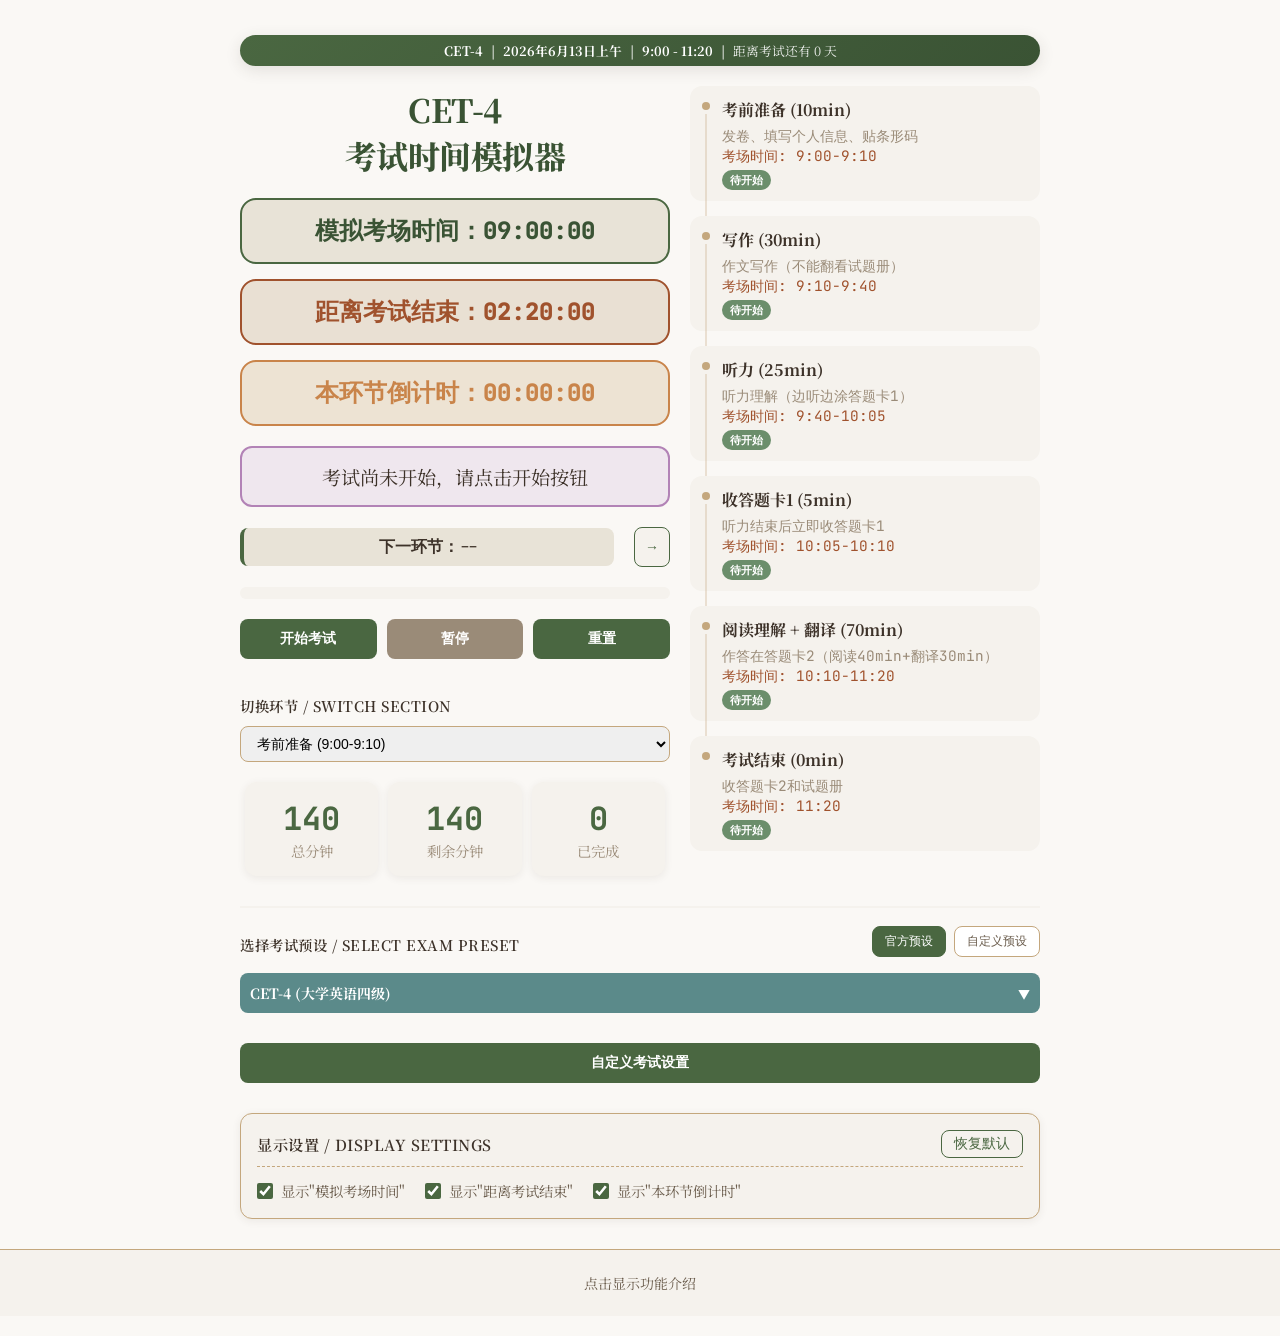
==== commit 10301877: "feat: optimize mobile layout, add custom exam move up/down buttons, and improve header responsive st" ====
--- a/index.html
+++ b/index.html
@@ -4,7 +4,7 @@
 <head>
   <meta charset="UTF-8">
   <meta name="viewport" content="width=device-width, initial-scale=1.0">
-  <title>CET-4/CET-6考试时间模拟器beta</title>
+  <title>考试时间模拟器</title>
   <link rel="preconnect" href="https://fonts.googleapis.com">
   <link rel="preconnect" href="https://fonts.gstatic.com" crossorigin>
   <link href="https://fonts.googleapis.com/css2?family=JetBrains+Mono:ital,wght@0,100..800;1,100..800&family=Noto+Serif+SC:wght@200..900&display=swap" rel="stylesheet">
@@ -17,7 +17,13 @@
       <!-- 考试信息横幅 - 横跨两栏在最顶上 -->
       <div class="header-wrapper">
         <div class="exam-time-header" id="examTimeHeader">
-          <span id="examType">CET-4</span> | <span id="examDate">2026年6月13日上午</span> | <span id="examTimeRange">9:00 - 11:20</span> | <span class="exam-countdown" id="examCountdown">距离考试还有 63 天</span>
+          <span id="examType">CET-4</span>
+          <span class="header-divider">|</span>
+          <span id="examDate">2026年6月13日上午</span>
+          <span class="header-divider">|</span>
+          <span id="examTimeRange">9:00 - 11:20</span>
+          <span class="header-divider">|</span>
+          <span class="exam-countdown" id="examCountdown">距离考试还有 63 天</span>
         </div>
       </div>
 
--- a/styles.css
+++ b/styles.css
@@ -16,11 +16,12 @@
 }
 
 .container {
-  width: 400px;
+  width: 100%;
+  max-width: 400px;
   margin: 0 auto;
   background: transparent;
   border-radius: 0;
-  padding-top: 15px;
+  padding: 15px 16px;
   box-shadow: none;
   position: relative;
 }
@@ -1095,6 +1096,14 @@
     min-height: 48px;
     padding: 14px;
   }
+
+  .remove-section-btn,
+  .move-up-btn,
+  .move-down-btn {
+    min-height: 44px;
+    width: 44px !important;
+    font-size: 18px;
+  }
 }
 
 /* 环节卡片样式 */
@@ -1259,6 +1268,15 @@
   height: 100%;
   box-sizing: border-box;
   line-height: 0;
+}
+
+.checkbox-text-mobile {
+  display: none;
+}
+
+.move-up-btn,
+.move-down-btn {
+  display: none;
 }
 
 .count-in-total-label input[type="checkbox"] {
@@ -1754,10 +1772,50 @@
   .section-card-actions {
     width: 100%;
     justify-content: center;
+    gap: 8px;
   }
 
   .remove-section-btn {
-    width: auto;
+    width: 36px;
+  }
+
+  .move-up-btn,
+  .move-down-btn {
+    display: inline-flex;
+    align-items: center;
+    justify-content: center;
+    background-color: var(--color-autumn);
+    color: white;
+    border: none;
+    border-radius: var(--radius-sm);
+    padding: 0;
+    font-size: 16px;
+    font-weight: bold;
+    cursor: pointer;
+    height: 32px;
+    width: 36px;
+    transition: all 0.2s;
+    line-height: 1;
+    flex-shrink: 0;
+  }
+
+  .move-up-btn:hover,
+  .move-down-btn:hover {
+    background-color: var(--color-autumn-dark);
+  }
+
+  .checkbox-text-mobile {
+    display: inline;
+    margin-left: 8px;
+    font-size: 0.9em;
+    color: var(--color-text-light);
+  }
+
+  .vertical-setting-controls {
+    flex-direction: column;
+    align-items: flex-start;
+    padding: 12px 16px;
+    gap: 10px;
   }
 
   /* 表单按钮在小屏幕上垂直排列 */
@@ -1803,6 +1861,26 @@
   .reset-display-settings-btn {
     align-self: flex-end;
   }
+
+  .exam-time-header {
+    gap: 4px 8px;
+    padding: 10px;
+  }
+
+  .exam-time-header .header-divider {
+    display: none;
+  }
+
+  .exam-time-header > span {
+    white-space: nowrap;
+  }
+
+  .exam-time-header .exam-countdown {
+    width: 100%;
+    margin-top: 4px;
+    padding-top: 4px;
+    border-top: 1px rgba(255, 255, 255, 0.2) solid;
+  }
 }
 
 /* 响应式布局 - 当屏幕宽度大于800px时 */
@@ -1814,11 +1892,13 @@
 
   .container {
     width: 800px;
+    max-width: 800px;
     display: flex;
     flex-wrap: wrap;
     justify-content: space-between;
     background: var(--color-cream);
     margin: 0 auto;
+    padding: 15px 0;
   }
 
   .left-column {
@@ -1892,10 +1972,15 @@
 }
 
 .exam-time-header {
+  display: flex;
+  flex-wrap: wrap;
+  justify-content: center;
+  align-items: center;
+  gap: 8px;
   text-align: center;
   background: linear-gradient(135deg, var(--color-primary) 0%, var(--color-primary-dark) 100%);
   color: white;
-  padding: 8px;
+  padding: 8px 12px;
   border-radius: var(--radius-lg);
   margin-bottom: 20px;
   font-size: 0.8em;
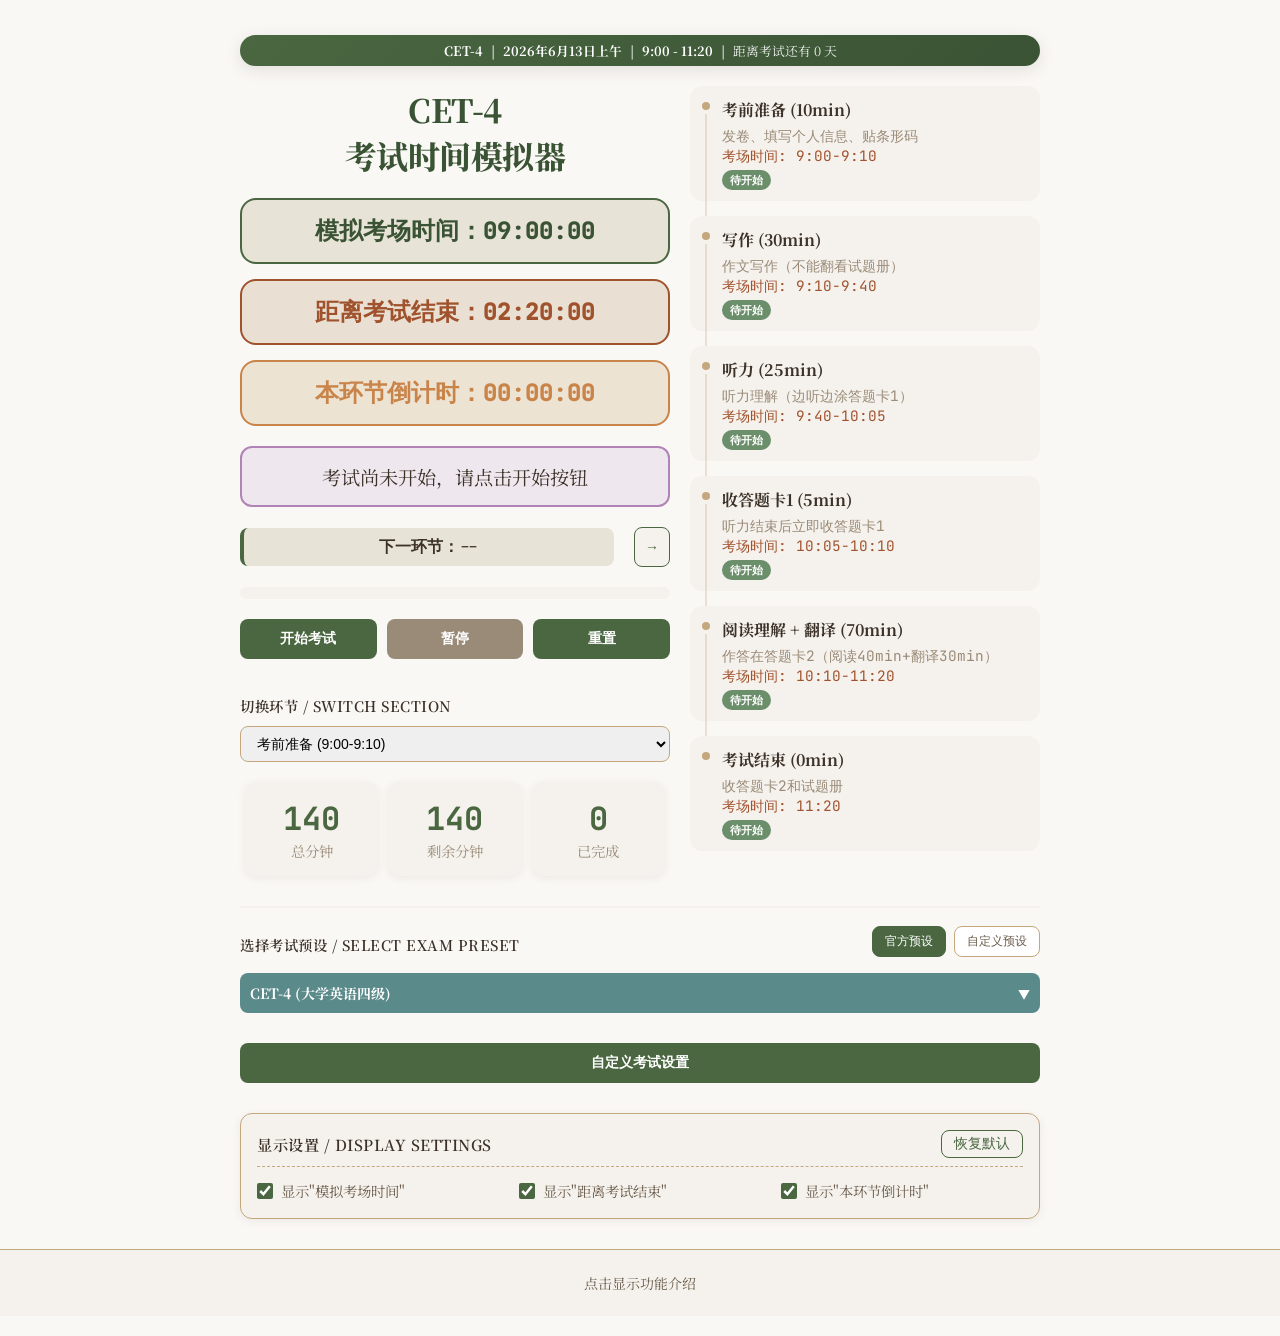
==== commit 53b81dc7: "refactor: restructure project files into css/, js/, and assets/ directories - Move style files to cs" ====
--- a/index.html
+++ b/index.html
@@ -1,397 +1,550 @@
-<!DOCTYPE html>
+<!doctype html>
 <html lang="zh-CN">
-
-<head>
-  <meta charset="UTF-8">
-  <meta name="viewport" content="width=device-width, initial-scale=1.0">
-  <title>考试时间模拟器</title>
-  <link rel="preconnect" href="https://fonts.googleapis.com">
-  <link rel="preconnect" href="https://fonts.gstatic.com" crossorigin>
-  <link href="https://fonts.googleapis.com/css2?family=JetBrains+Mono:ital,wght@0,100..800;1,100..800&family=Noto+Serif+SC:wght@200..900&display=swap" rel="stylesheet">
-  <link rel="stylesheet" href="styles.css">
-</head>
-
-<body>
-  <div class="container">
-    <div class="column-wrapper">
-      <!-- 考试信息横幅 - 横跨两栏在最顶上 -->
-      <div class="header-wrapper">
-        <div class="exam-time-header" id="examTimeHeader">
-          <span id="examType">CET-4</span>
-          <span class="header-divider">|</span>
-          <span id="examDate">2026年6月13日上午</span>
-          <span class="header-divider">|</span>
-          <span id="examTimeRange">9:00 - 11:20</span>
-          <span class="header-divider">|</span>
-          <span class="exam-countdown" id="examCountdown">距离考试还有 63 天</span>
-        </div>
-      </div>
-
-      <!-- 左侧栏 -->
-      <div class="left-column">
-
-        <h1 id="pageHeader"><span id="examTitle">CET-4</span><br>考试时间模拟器</h1>
-
-        <div class="real-time-display">
-          模拟考场时间：<span id="currentTimeSpan">09:00:00</span>
-        </div>
-
-        <div class="timer-display">
-          距离考试结束：<span id="timer">02:20:00</span>
-        </div>
-
-        <div class="section-timer-display" id="sectionTimer" style="display: none;">
-          本环节倒计时：<span class="time-value">00:00:00</span>
-        </div>
-
-        <div class="current-section" id="currentSection">
-          考试尚未开始，请点击开始按钮
-        </div>
-
-        <div class="countdown-container">
-          <div class="countdown" id="countdown">
-            <span class="countdown-label">下一环节：</span><span class="countdown-value">--</span>
-          </div>
-          <button onclick="nextSection()" id="nextBtn" class="next-button">→</button>
-        </div>
-
-        <div class="progress-bar">
-          <div class="progress-fill" id="progressFill"></div>
-        </div>
-
-        <div class="controls">
-          <button onclick="startExam()" id="startBtn">开始考试</button>
-          <button onclick="pauseExam()" id="pauseBtn" disabled>暂停</button>
-          <button onclick="resetExam()" id="resetBtn">重置</button>
-          <div class="skip-selector">
-            <h3>切换环节 / Switch Section</h3>
-            <select id="sectionSelect">
-              <!-- 选项将由JavaScript动态生成 -->
-            </select>
-          </div>
-        </div>
-
-        <div class="stats">
-          <div class="stat-item">
-            <div class="stat-number" id="totalTime">140</div>
-            <div class="stat-label">总分钟</div>
-          </div>
-          <div class="stat-item">
-            <div class="stat-number" id="remainingTime">140</div>
-            <div class="stat-label">剩余分钟</div>
-          </div>
-          <div class="stat-item">
-            <div class="stat-number" id="completedSections">0</div>
-            <div class="stat-label">已完成</div>
-          </div>
-        </div>
-      </div>
-
-      <!-- 右侧栏 -->
-      <div class="right-column">
-        <div class="section-timeline" id="timeline">
-          <!-- Sections will be populated by JavaScript -->
-        </div>
-      </div>
-
-      <!-- 预设选择器横跨两栏 -->
-      <div class="preset-selector-full-width">
-        <div class="custom-preset-selector">
-          <div class="preset-selector-header">
-            <h3 class="preset-selector-label">选择考试预设 / Select Exam Preset</h3>
-            <div class="preset-type-buttons">
-              <button type="button" class="preset-type-btn active" data-type="official"
-                id="officialPresetBtn">官方预设</button>
-              <button type="button" class="preset-type-btn" data-type="custom" id="customPresetBtn">自定义预设</button>
-            </div>
-          </div>
-          <div class="preset-selector-dropdown" id="presetSelector">
-            <div class="preset-selector-selected" id="selectedPreset">
-              <span>CET-4 (大学英语四级)</span>
-              <span class="dropdown-arrow">▼</span>
-            </div>
-            <div class="preset-selector-options" id="presetOptions" style="display: none;">
-              <div class="preset-option-group" id="officialPresetGroup">
-                <div class="option-group-title">官方预设</div>
-                <div class="preset-option" data-value="cet4">CET-4 (大学英语四级)</div>
-                <div class="preset-option" data-value="cet6">CET-6 (大学英语六级)</div>
+  <head>
+    <meta charset="UTF-8" />
+    <meta name="viewport" content="width=device-width, initial-scale=1.0" />
+    <title>考试时间模拟器</title>
+
+    <!-- SEO 元数据 -->
+    <meta
+      name="description"
+      content="大学英语四六级考试时间模拟器，严格按照CET-4/CET-6官方考试时间设计。提供考前准备、写作、听力、收答题卡、阅读翻译等多环节全自动倒计时及进度展示，支持自定义考试配置，帮助考生科学训练考场时间分配，完全支持离线使用。"
+    />
+    <meta
+      name="keywords"
+      content="英语四六级,CET-4,CET-6,考试时间模拟,四六级倒计时,考场时间模拟,自定义考试,备考工具,离线模拟"
+    />
+    <meta name="author" content="罗霖" />
+    <meta name="robots" content="index, follow" />
+
+    <!-- Open Graph 社交网络分享元数据 -->
+    <meta property="og:title" content="CET-4/CET-6 考试时间模拟器" />
+    <meta
+      property="og:description"
+      content="四六级官方时间一键模拟，多环节高精倒计时，支持自定义考试及离线模式，考前冲刺必备时间管理工具。"
+    />
+    <meta property="og:type" content="website" />
+    <meta property="og:image" content="assets/images/favicon.png" />
+    <meta property="og:url" content="./index.html" />
+
+    <!-- 移动端 & PWA 配置 -->
+    <meta name="theme-color" content="#FAF8F5" />
+    <meta name="apple-mobile-web-app-capable" content="yes" />
+    <meta name="apple-mobile-web-app-status-bar-style" content="default" />
+    <meta name="apple-mobile-web-app-title" content="考试时间模拟器" />
+    <link rel="manifest" href="manifest.json" />
+
+    <!-- Favicon 图标链接 -->
+    <link rel="icon" type="image/png" href="assets/images/favicon.png" />
+    <link rel="apple-touch-icon" href="assets/images/favicon.png" />
+
+    <!-- 字体连接与加速 -->
+    <link rel="preconnect" href="https://fonts.googleapis.com" />
+    <link rel="preconnect" href="https://fonts.gstatic.com" crossorigin />
+    <link rel="dns-prefetch" href="https://fonts.googleapis.com" />
+    <link rel="dns-prefetch" href="https://fonts.gstatic.com" />
+    <link
+      href="https://fonts.googleapis.com/css2?family=JetBrains+Mono:ital,wght@0,100..800;1,100..800&family=Noto+Serif+SC:wght@200..900&display=swap"
+      rel="stylesheet"
+    />
+    <link rel="stylesheet" href="css/styles.css" />
+  </head>
+
+  <body>
+    <div class="container">
+      <div class="column-wrapper">
+        <!-- 考试信息横幅 - 横跨两栏在最顶上 -->
+        <div class="header-wrapper">
+          <div class="exam-time-header" id="examTimeHeader">
+            <span id="examType">CET-4</span>
+            <span class="header-divider">|</span>
+            <span id="examDate">2026年6月13日上午</span>
+            <span class="header-divider">|</span>
+            <span id="examTimeRange">9:00 - 11:20</span>
+            <span class="header-divider">|</span>
+            <span class="exam-countdown" id="examCountdown"
+              >距离考试还有 63 天</span
+            >
+          </div>
+        </div>
+
+        <!-- 左侧栏 -->
+        <div class="left-column">
+          <h1 id="pageHeader">
+            <span id="examTitle">CET-4</span><br />考试时间模拟器
+          </h1>
+
+          <div class="real-time-display">
+            模拟考场时间：<span id="currentTimeSpan">09:00:00</span>
+          </div>
+
+          <div class="timer-display">
+            距离考试结束：<span id="timer">02:20:00</span>
+          </div>
+
+          <div
+            class="section-timer-display"
+            id="sectionTimer"
+            style="display: none"
+          >
+            本环节倒计时：<span class="time-value">00:00:00</span>
+          </div>
+
+          <div class="current-section" id="currentSection">
+            考试尚未开始，请点击开始按钮
+          </div>
+
+          <div class="countdown-container">
+            <div class="countdown" id="countdown">
+              <span class="countdown-label">下一环节：</span
+              ><span class="countdown-value">--</span>
+            </div>
+            <button onclick="nextSection()" id="nextBtn" class="next-button">
+              →
+            </button>
+          </div>
+
+          <div class="progress-bar">
+            <div class="progress-fill" id="progressFill"></div>
+          </div>
+
+          <div class="controls">
+            <button onclick="startExam()" id="startBtn">开始考试</button>
+            <button onclick="pauseExam()" id="pauseBtn" disabled>暂停</button>
+            <button onclick="resetExam()" id="resetBtn">重置</button>
+            <div class="skip-selector">
+              <h3>切换环节 / Switch Section</h3>
+              <select id="sectionSelect">
+                <!-- 选项将由JavaScript动态生成 -->
+              </select>
+            </div>
+          </div>
+
+          <div class="stats">
+            <div class="stat-item">
+              <div class="stat-number" id="totalTime">140</div>
+              <div class="stat-label">总分钟</div>
+            </div>
+            <div class="stat-item">
+              <div class="stat-number" id="remainingTime">140</div>
+              <div class="stat-label">剩余分钟</div>
+            </div>
+            <div class="stat-item">
+              <div class="stat-number" id="completedSections">0</div>
+              <div class="stat-label">已完成</div>
+            </div>
+          </div>
+        </div>
+
+        <!-- 右侧栏 -->
+        <div class="right-column">
+          <div class="section-timeline" id="timeline">
+            <!-- Sections will be populated by JavaScript -->
+          </div>
+        </div>
+
+        <!-- 预设选择器横跨两栏 -->
+        <div class="preset-selector-full-width">
+          <div class="custom-preset-selector">
+            <div class="preset-selector-header">
+              <h3 class="preset-selector-label">
+                选择考试预设 / Select Exam Preset
+              </h3>
+              <div class="preset-type-buttons">
+                <button
+                  type="button"
+                  class="preset-type-btn active"
+                  data-type="official"
+                  id="officialPresetBtn"
+                >
+                  官方预设
+                </button>
+                <button
+                  type="button"
+                  class="preset-type-btn"
+                  data-type="custom"
+                  id="customPresetBtn"
+                >
+                  自定义预设
+                </button>
               </div>
-              <div class="preset-option-group" id="customPresetGroup" style="display: none;">
-                <div class="option-group-title">自定义预设</div>
-                <div id="customPresetOptions">
-                  <!-- 自定义考试选项将由JavaScript动态生成 -->
+            </div>
+            <div class="preset-selector-dropdown" id="presetSelector">
+              <div class="preset-selector-selected" id="selectedPreset">
+                <span>CET-4 (大学英语四级)</span>
+                <span class="dropdown-arrow">▼</span>
+              </div>
+              <div
+                class="preset-selector-options"
+                id="presetOptions"
+                style="display: none"
+              >
+                <div class="preset-option-group" id="officialPresetGroup">
+                  <div class="option-group-title">官方预设</div>
+                  <div class="preset-option" data-value="cet4">
+                    CET-4 (大学英语四级)
+                  </div>
+                  <div class="preset-option" data-value="cet6">
+                    CET-6 (大学英语六级)
+                  </div>
+                </div>
+                <div
+                  class="preset-option-group"
+                  id="customPresetGroup"
+                  style="display: none"
+                >
+                  <div class="option-group-title">自定义预设</div>
+                  <div id="customPresetOptions">
+                    <!-- 自定义考试选项将由JavaScript动态生成 -->
+                  </div>
                 </div>
               </div>
             </div>
           </div>
         </div>
+
+        <!-- 自定义考试按钮 -->
+        <div class="toggle-exam-button-container">
+          <button
+            id="customExamBtn"
+            onclick="goToCustomExam()"
+            class="toggle-exam-button"
+          >
+            自定义考试设置
+          </button>
+        </div>
+
+        <!-- 直接显示的显示设置控件 -->
+        <div class="inline-display-settings">
+          <div class="inline-setting-header">
+            <h3 class="display-settings-label">显示设置 / Display Settings</h3>
+            <button
+              type="button"
+              id="resetDisplaySettingsBtn"
+              class="reset-display-settings-btn"
+              title="恢复默认显示设置"
+              onclick="resetDisplaySettings()"
+            >
+              恢复默认
+            </button>
+          </div>
+          <div class="inline-setting-checkboxes">
+            <label class="setting-checkbox-horizontal">
+              <input
+                type="checkbox"
+                id="inlineShowCurrentTime"
+                name="inlineShowCurrentTime"
+                checked
+                onchange="toggleDisplaySetting('showCurrentTime', this.checked)"
+              />
+              <span>显示"模拟考场时间"</span>
+            </label>
+            <label class="setting-checkbox-horizontal">
+              <input
+                type="checkbox"
+                id="inlineShowCountdownTimer"
+                name="inlineShowCountdownTimer"
+                checked
+                onchange="
+                  toggleDisplaySetting('showCountdownTimer', this.checked)
+                "
+              />
+              <span>显示"距离考试结束"</span>
+            </label>
+            <label class="setting-checkbox-horizontal">
+              <input
+                type="checkbox"
+                id="inlineShowSectionTimer"
+                name="inlineShowSectionTimer"
+                checked
+                onchange="
+                  toggleDisplaySetting('showSectionTimer', this.checked)
+                "
+              />
+              <span>显示"本环节倒计时"</span>
+            </label>
+          </div>
+        </div>
       </div>
 
-      <!-- 自定义考试按钮 -->
-      <div class="toggle-exam-button-container">
-        <button id="customExamBtn" onclick="goToCustomExam()" class="toggle-exam-button">自定义考试设置</button>
-      </div>
-
-      <!-- 直接显示的显示设置控件 -->
-      <div class="inline-display-settings">
-        <div class="inline-setting-header">
-          <h3 class="display-settings-label">显示设置 / Display Settings</h3>
-          <button type="button" id="resetDisplaySettingsBtn" class="reset-display-settings-btn" title="恢复默认显示设置"
-            onclick="resetDisplaySettings()">恢复默认</button>
-        </div>
-        <div class="inline-setting-checkboxes">
-          <label class="setting-checkbox-horizontal">
-            <input type="checkbox" id="inlineShowCurrentTime" name="inlineShowCurrentTime" checked
-              onchange="toggleDisplaySetting('showCurrentTime', this.checked)">
-            <span>显示"模拟考场时间"</span>
-          </label>
-          <label class="setting-checkbox-horizontal">
-            <input type="checkbox" id="inlineShowCountdownTimer" name="inlineShowCountdownTimer" checked
-              onchange="toggleDisplaySetting('showCountdownTimer', this.checked)">
-            <span>显示"距离考试结束"</span>
-          </label>
-          <label class="setting-checkbox-horizontal">
-            <input type="checkbox" id="inlineShowSectionTimer" name="inlineShowSectionTimer" checked
-              onchange="toggleDisplaySetting('showSectionTimer', this.checked)">
-            <span>显示"本环节倒计时"</span>
-          </label>
-        </div>
-      </div>
-
-    </div>
-
-    <!-- 恢复提示（小屏幕设备使用） -->
-    <div class="restore-hint" id="restoreHintSmallScreen" style="display: none;">
-      点击恢复倒数日期
-    </div>
-  </div>
-
-  <!-- 底部区域：功能介绍、恢复提示和备案信息 -->
-  <div class="bottom-bar">
-    <div class="bottom-content">
-      <div class="footer-text" id="showIntroBtnBottom" onclick="showIntroduction()">点击显示功能介绍</div>
-      <div class="footer-text restore-hint" id="restoreHintLargeScreen" style="display: none; margin-top: 10px;">
+      <!-- 恢复提示（小屏幕设备使用） -->
+      <div
+        class="restore-hint"
+        id="restoreHintSmallScreen"
+        style="display: none"
+      >
         点击恢复倒数日期
       </div>
-      
     </div>
-  </div>
-
-  <script>
-    function showIntroduction() {
-      window.open('introduction.html', '_blank');
-    }
-
-    // 跳转到自定义考试配置页面
-    function goToCustomExam() {
-      window.location.href = 'custom-exam.html';
-    }
-
-    // 处理考试预设选择变化
-    function handlePresetChange(value) {
-      if (value === 'cet4' || value === 'cet6') {
-        // 官方预设
-        currentExamType = value;
-        updateExamConfig(officialExams[value]);
-
-        // 保存到localStorage
-        localStorage.setItem('lastOfficialPreset', value);
-        localStorage.setItem('lastPresetType', 'official');
-
-        // 更新显示的预设名称
-        const presetName = value === 'cet4' ? 'CET-4 (大学英语四级)' : 'CET-6 (大学英语六级)';
-        document.getElementById('selectedPreset').innerHTML = `<span>${presetName}</span><span class="dropdown-arrow">▼</span>`;
-        // 移除自定义选中样式
-        document.getElementById('selectedPreset').classList.remove('custom-selected');
-      } else {
-        // 自定义预设
-        const exam = getCustomExamsSafe().find(e => e.name === value);
-        if (exam) {
+
+    <!-- 底部区域：功能介绍、恢复提示 -->
+    <div class="bottom-bar">
+      <div class="bottom-content">
+        <div
+          class="footer-text"
+          id="showIntroBtnBottom"
+          onclick="showIntroduction()"
+        >
+          点击显示功能介绍
+        </div>
+        <div
+          class="footer-text restore-hint"
+          id="restoreHintLargeScreen"
+          style="display: none; margin-top: 10px"
+        >
+          点击恢复倒数日期
+        </div>
+      </div>
+    </div>
+
+    <script>
+      function showIntroduction() {
+        window.open("introduction.html", "_blank");
+      }
+
+      // 跳转到自定义考试配置页面
+      function goToCustomExam() {
+        window.location.href = "custom-exam.html";
+      }
+
+      // 处理考试预设选择变化
+      function handlePresetChange(value) {
+        if (value === "cet4" || value === "cet6") {
+          // 官方预设
+          currentExamType = value;
+          updateExamConfig(officialExams[value]);
+
           // 保存到localStorage
-          localStorage.setItem('lastCustomPreset', value);
-          localStorage.setItem('lastPresetType', 'custom');
-
-          // 直接应用自定义考试配置（不刷新页面）
-          if (typeof applyCustomExamConfig === 'function') {
-            applyCustomExamConfig(exam);
-          }
+          localStorage.setItem("lastOfficialPreset", value);
+          localStorage.setItem("lastPresetType", "official");
 
           // 更新显示的预设名称
-          document.getElementById('selectedPreset').innerHTML = `<span>${value}</span><span class="dropdown-arrow">▼</span>`;
-          // 添加自定义选中样式
-          document.getElementById('selectedPreset').classList.add('custom-selected');
-        }
-      }
-
-      // 隐藏下拉菜单
-      closePresetDropdown();
-    }
-
-    // 动态填充自定义考试选项
-    function getCustomExamsSafe() {
-      if (Array.isArray(window.customExams)) {
-        return window.customExams;
-      }
-      return [];
-    }
-
-    function populateCustomPresets() {
-      const customPresetOptions = document.getElementById('customPresetOptions');
-      const customExamList = getCustomExamsSafe();
-      // 清空现有选项
-      customPresetOptions.innerHTML = '';
-
-      if (customExamList.length > 0) {
-        customExamList.forEach(exam => {
-          const option = document.createElement('div');
-          option.className = 'preset-option';
-          option.textContent = exam.name;
-          option.setAttribute('data-value', exam.name);
-          // 在这里添加点击事件监听器
-          option.addEventListener('click', function () {
-            handlePresetChange(this.getAttribute('data-value'));
-          });
-          customPresetOptions.appendChild(option);
-        });
-      } else {
-        const option = document.createElement('div');
-        option.className = 'preset-option disabled';
-        option.textContent = '无自定义考试';
-        option.style.color = 'var(--color-text-muted)';
-        customPresetOptions.appendChild(option);
-      }
-    }
-
-    function openPresetDropdown() {
-      const options = document.getElementById('presetOptions');
-      if (options) {
-        options.style.display = 'block';
-      }
-    }
-
-    function closePresetDropdown() {
-      const options = document.getElementById('presetOptions');
-      if (options) {
-        options.style.display = 'none';
-      }
-    }
-
-    function setPresetTypeUI(type) {
-      const officialBtn = document.getElementById('officialPresetBtn');
-      const customBtn = document.getElementById('customPresetBtn');
-      const officialGroup = document.getElementById('officialPresetGroup');
-      const customGroup = document.getElementById('customPresetGroup');
-
-      const isCustom = type === 'custom';
-
-      officialBtn.classList.toggle('active', !isCustom);
-      customBtn.classList.toggle('active', isCustom);
-      officialGroup.style.display = isCustom ? 'none' : 'block';
-      customGroup.style.display = isCustom ? 'block' : 'none';
-    }
-
-    // 在DOM加载完成后设置自定义选择器事件
-    document.addEventListener('DOMContentLoaded', function () {
-      // 为自定义选择器添加点击事件
-      const selector = document.getElementById('presetSelector');
-      const selected = document.getElementById('selectedPreset');
-      const options = document.getElementById('presetOptions');
-
-      selected.addEventListener('click', function (e) {
-        e.stopPropagation();
-        const isDisplayed = options.style.display !== 'none';
-        if (isDisplayed) {
-          closePresetDropdown();
+          const presetName =
+            value === "cet4" ? "CET-4 (大学英语四级)" : "CET-6 (大学英语六级)";
+          document.getElementById("selectedPreset").innerHTML =
+            `<span>${presetName}</span><span class="dropdown-arrow">▼</span>`;
+          // 移除自定义选中样式
+          document
+            .getElementById("selectedPreset")
+            .classList.remove("custom-selected");
         } else {
-          openPresetDropdown();
-        }
-      });
-
-      // 使用事件委托为所有预设选项添加点击事件
-      options.addEventListener('click', function (e) {
-        if (e.target.classList.contains('preset-option') && !e.target.classList.contains('disabled')) {
-          const value = e.target.getAttribute('data-value');
-          handlePresetChange(value);
-        }
-      });
-
-      // 点击页面其他地方关闭下拉菜单
-      document.addEventListener('click', function (e) {
-        if (!selector.contains(e.target)) {
-          closePresetDropdown();
-        }
-      });
-
-      // 预设类型切换按钮事件
-      const officialBtn = document.getElementById('officialPresetBtn');
-      const customBtn = document.getElementById('customPresetBtn');
-
-      officialBtn.addEventListener('click', function () {
-        setPresetTypeUI('official');
-        // 自动切换到上次使用的官方预设
-        const lastOfficialPreset = localStorage.getItem('lastOfficialPreset') || 'cet4';
-        handlePresetChange(lastOfficialPreset);
-        openPresetDropdown();
-      });
-
-      customBtn.addEventListener('click', function () {
-        setPresetTypeUI('custom');
-        populateCustomPresets();
-
-        // 自动切换到上次使用的自定义预设
-        const customExamList = getCustomExamsSafe();
-        if (customExamList.length > 0) {
-          const lastCustomPreset = localStorage.getItem('lastCustomPreset');
-          const presetToSelect = lastCustomPreset && customExamList.some(e => e.name === lastCustomPreset)
-            ? lastCustomPreset
-            : customExamList[0].name;
-          handlePresetChange(presetToSelect);
-        }
-
-        openPresetDropdown();
-      });
-
-      // 初始化恢复上次预设状态（官方预设部分）
-      const lastPresetType = localStorage.getItem('lastPresetType') || 'official';
-      const lastOfficialPreset = localStorage.getItem('lastOfficialPreset') || 'cet4';
-
-      if (lastPresetType !== 'custom') {
-        setPresetTypeUI('official');
-        handlePresetChange(lastOfficialPreset);
-      }
-
-      populateCustomPresets();
-    });
-  </script>
-  <script src="script.js"></script>
-  <script>
-    // 在 script.js 加载完成后恢复预设状态
-    document.addEventListener('DOMContentLoaded', function() {
-      // 等待 script.js 的 DOMContentLoaded 执行完成
-      setTimeout(function() {
-        const lastPresetType = localStorage.getItem('lastPresetType') || 'official';
-        const customExamList = window.customExams || [];
-
-        if (lastPresetType === 'custom' && customExamList.length > 0) {
-          const lastCustomPreset = localStorage.getItem('lastCustomPreset');
-          const presetToSelect = lastCustomPreset && customExamList.some(e => e.name === lastCustomPreset)
-            ? lastCustomPreset
-            : customExamList[0].name;
-
-          // 应用自定义考试配置
-          const exam = customExamList.find(e => e.name === presetToSelect);
+          // 自定义预设
+          const exam = getCustomExamsSafe().find((e) => e.name === value);
           if (exam) {
-            applyCustomExamConfig(exam);
-
-            // 更新 UI
-            setPresetTypeUI('custom');
-            document.getElementById('selectedPreset').innerHTML = `<span>${presetToSelect}</span><span class="dropdown-arrow">▼</span>`;
-            document.getElementById('selectedPreset').classList.add('custom-selected');
+            // 保存到localStorage
+            localStorage.setItem("lastCustomPreset", value);
+            localStorage.setItem("lastPresetType", "custom");
+
+            // 直接应用自定义考试配置（不刷新页面）
+            if (typeof applyCustomExamConfig === "function") {
+              applyCustomExamConfig(exam);
+            }
+
+            // 更新显示的预设名称
+            document.getElementById("selectedPreset").innerHTML =
+              `<span>${value}</span><span class="dropdown-arrow">▼</span>`;
+            // 添加自定义选中样式
+            document
+              .getElementById("selectedPreset")
+              .classList.add("custom-selected");
           }
         }
-      }, 0);
-    });
-  </script>
-</body>
-
+
+        // 隐藏下拉菜单
+        closePresetDropdown();
+      }
+
+      // 动态填充自定义考试选项
+      function getCustomExamsSafe() {
+        if (Array.isArray(window.customExams)) {
+          return window.customExams;
+        }
+        return [];
+      }
+
+      function populateCustomPresets() {
+        const customPresetOptions = document.getElementById(
+          "customPresetOptions",
+        );
+        const customExamList = getCustomExamsSafe();
+        // 清空现有选项
+        customPresetOptions.innerHTML = "";
+
+        if (customExamList.length > 0) {
+          customExamList.forEach((exam) => {
+            const option = document.createElement("div");
+            option.className = "preset-option";
+            option.textContent = exam.name;
+            option.setAttribute("data-value", exam.name);
+            // 在这里添加点击事件监听器
+            option.addEventListener("click", function () {
+              handlePresetChange(this.getAttribute("data-value"));
+            });
+            customPresetOptions.appendChild(option);
+          });
+        } else {
+          const option = document.createElement("div");
+          option.className = "preset-option disabled";
+          option.textContent = "无自定义考试";
+          option.style.color = "var(--color-text-muted)";
+          customPresetOptions.appendChild(option);
+        }
+      }
+
+      function openPresetDropdown() {
+        const options = document.getElementById("presetOptions");
+        if (options) {
+          options.style.display = "block";
+        }
+      }
+
+      function closePresetDropdown() {
+        const options = document.getElementById("presetOptions");
+        if (options) {
+          options.style.display = "none";
+        }
+      }
+
+      function setPresetTypeUI(type) {
+        const officialBtn = document.getElementById("officialPresetBtn");
+        const customBtn = document.getElementById("customPresetBtn");
+        const officialGroup = document.getElementById("officialPresetGroup");
+        const customGroup = document.getElementById("customPresetGroup");
+
+        const isCustom = type === "custom";
+
+        officialBtn.classList.toggle("active", !isCustom);
+        customBtn.classList.toggle("active", isCustom);
+        officialGroup.style.display = isCustom ? "none" : "block";
+        customGroup.style.display = isCustom ? "block" : "none";
+      }
+
+      // 在DOM加载完成后设置自定义选择器事件
+      document.addEventListener("DOMContentLoaded", function () {
+        // 为自定义选择器添加点击事件
+        const selector = document.getElementById("presetSelector");
+        const selected = document.getElementById("selectedPreset");
+        const options = document.getElementById("presetOptions");
+
+        selected.addEventListener("click", function (e) {
+          e.stopPropagation();
+          const isDisplayed = options.style.display !== "none";
+          if (isDisplayed) {
+            closePresetDropdown();
+          } else {
+            openPresetDropdown();
+          }
+        });
+
+        // 使用事件委托为所有预设选项添加点击事件
+        options.addEventListener("click", function (e) {
+          if (
+            e.target.classList.contains("preset-option") &&
+            !e.target.classList.contains("disabled")
+          ) {
+            const value = e.target.getAttribute("data-value");
+            handlePresetChange(value);
+          }
+        });
+
+        // 点击页面其他地方关闭下拉菜单
+        document.addEventListener("click", function (e) {
+          if (!selector.contains(e.target)) {
+            closePresetDropdown();
+          }
+        });
+
+        // 预设类型切换按钮事件
+        const officialBtn = document.getElementById("officialPresetBtn");
+        const customBtn = document.getElementById("customPresetBtn");
+
+        officialBtn.addEventListener("click", function () {
+          setPresetTypeUI("official");
+          // 自动切换到上次使用的官方预设
+          const lastOfficialPreset =
+            localStorage.getItem("lastOfficialPreset") || "cet4";
+          handlePresetChange(lastOfficialPreset);
+          openPresetDropdown();
+        });
+
+        customBtn.addEventListener("click", function () {
+          setPresetTypeUI("custom");
+          populateCustomPresets();
+
+          // 自动切换到上次使用的自定义预设
+          const customExamList = getCustomExamsSafe();
+          if (customExamList.length > 0) {
+            const lastCustomPreset = localStorage.getItem("lastCustomPreset");
+            const presetToSelect =
+              lastCustomPreset &&
+              customExamList.some((e) => e.name === lastCustomPreset)
+                ? lastCustomPreset
+                : customExamList[0].name;
+            handlePresetChange(presetToSelect);
+          }
+
+          openPresetDropdown();
+        });
+
+        // 初始化恢复上次预设状态（官方预设部分）
+        const lastPresetType =
+          localStorage.getItem("lastPresetType") || "official";
+        const lastOfficialPreset =
+          localStorage.getItem("lastOfficialPreset") || "cet4";
+
+        if (lastPresetType !== "custom") {
+          setPresetTypeUI("official");
+          handlePresetChange(lastOfficialPreset);
+        }
+
+        populateCustomPresets();
+      });
+    </script>
+    <script src="js/script.js"></script>
+    <script>
+      // 在 script.js 加载完成后恢复预设状态
+      document.addEventListener("DOMContentLoaded", function () {
+        // 等待 script.js 的 DOMContentLoaded 执行完成
+        setTimeout(function () {
+          const lastPresetType =
+            localStorage.getItem("lastPresetType") || "official";
+          const customExamList = window.customExams || [];
+
+          if (lastPresetType === "custom" && customExamList.length > 0) {
+            const lastCustomPreset = localStorage.getItem("lastCustomPreset");
+            const presetToSelect =
+              lastCustomPreset &&
+              customExamList.some((e) => e.name === lastCustomPreset)
+                ? lastCustomPreset
+                : customExamList[0].name;
+
+            // 应用自定义考试配置
+            const exam = customExamList.find((e) => e.name === presetToSelect);
+            if (exam) {
+              applyCustomExamConfig(exam);
+
+              // 更新 UI
+              setPresetTypeUI("custom");
+              document.getElementById("selectedPreset").innerHTML =
+                `<span>${presetToSelect}</span><span class="dropdown-arrow">▼</span>`;
+              document
+                .getElementById("selectedPreset")
+                .classList.add("custom-selected");
+            }
+          }
+        }, 0);
+      });
+    </script>
+    <!-- Service Worker 注册 -->
+    <script>
+      if ("serviceWorker" in navigator) {
+        window.addEventListener("load", () => {
+          navigator.serviceWorker
+            .register("./sw.js")
+            .then((reg) => console.log("Service Worker 注册成功:", reg.scope))
+            .catch((err) => console.error("Service Worker 注册失败:", err));
+        });
+      }
+    </script>
+  </body>
 </html>
--- a/css/styles.css
+++ b/css/styles.css
@@ -0,0 +1,2650 @@
+body {
+  font-family: var(--font-family);
+  font-weight: var(--font-weight-regular);
+  background:
+    /* 微妙的有机纹理 - 使用CSS实现 */
+    radial-gradient(
+      ellipse at 20% 30%,
+      rgba(107, 142, 99, 0.03) 0%,
+      transparent 50%
+    ),
+    radial-gradient(
+      ellipse at 80% 70%,
+      rgba(160, 82, 45, 0.03) 0%,
+      transparent 50%
+    ),
+    radial-gradient(
+      ellipse at 50% 50%,
+      rgba(139, 115, 85, 0.02) 0%,
+      transparent 70%
+    ),
+    var(--color-cream);
+  margin: 0;
+  padding: 20px;
+  min-height: 100vh;
+  color: var(--color-text);
+  -webkit-font-smoothing: antialiased;
+  -moz-osx-font-smoothing: grayscale;
+}
+
+.container {
+  width: 100%;
+  max-width: 400px;
+  margin: 0 auto;
+  background: transparent;
+  border-radius: 0;
+  padding: 15px 16px;
+  box-shadow: none;
+  position: relative;
+}
+
+/* 切换考试按钮 */
+.toggle-exam-button-container {
+  margin: 10px 0;
+  /* 减小上下间距 */
+  text-align: center;
+}
+
+.toggle-exam-button {
+  background: var(--color-primary);
+  color: white;
+  border: none;
+  padding: 10px;
+  font-size: 14px;
+  cursor: pointer;
+  transition:
+    background var(--transition-normal),
+    transform var(--transition-fast),
+    box-shadow var(--transition-normal);
+  width: 100%;
+  max-width: 800px;
+  border-radius: var(--radius-sm);
+  font-weight: bold;
+  text-align: center;
+  min-height: 40px;
+  box-sizing: border-box;
+}
+
+.toggle-exam-button:hover {
+  background: var(--color-primary-dark);
+  transform: translateY(-2px);
+  box-shadow: var(--shadow-md);
+}
+
+/* 功能介绍按钮 */
+.intro-button {
+  background: var(--color-accent);
+  color: white;
+  border: none;
+  padding: 10px;
+  font-size: 14px;
+  cursor: pointer;
+  transition:
+    background var(--transition-normal),
+    transform var(--transition-fast),
+    box-shadow var(--transition-normal);
+  width: 100%;
+  max-width: 800px;
+  border-radius: var(--radius-md);
+  font-weight: bold;
+  text-align: center;
+  min-height: 40px;
+  box-sizing: border-box;
+}
+
+.intro-button:hover {
+  background: var(--color-secondary);
+  transform: translateY(-2px);
+  box-shadow: var(--shadow-md);
+}
+
+/* 小屏幕切换按钮 */
+.toggle-button-small-screen {
+  margin: 10px 0;
+  /* 减小上下间距 */
+}
+
+.toggle-button-small-screen button {
+  background: var(--color-primary);
+  color: white;
+  border: none;
+  padding: 10px;
+  font-size: 14px;
+  cursor: pointer;
+  transition:
+    background var(--transition-normal),
+    transform var(--transition-fast);
+  width: 100%;
+  border-radius: var(--radius-md);
+  font-weight: bold;
+  text-align: center;
+  min-height: 40px;
+  box-sizing: border-box;
+}
+
+.toggle-button-small-screen button:hover {
+  background: var(--color-primary-dark);
+}
+
+/* 预设类型按钮样式 */
+.preset-type-btn {
+  padding: 6px 12px;
+  font-size: 12px;
+  border: 1px solid var(--color-earth);
+  background: white;
+  color: var(--color-text-light);
+  border-radius: var(--radius-sm);
+  cursor: pointer;
+  transition: all var(--transition-normal);
+  font-weight: 500;
+}
+
+.preset-type-btn:hover {
+  background: var(--color-cream-dark);
+  border-color: var(--color-primary);
+  color: var(--color-primary);
+}
+
+.preset-type-btn.active {
+  background: var(--color-primary);
+  color: white;
+  border-color: var(--color-primary);
+}
+
+.preset-type-btn[data-type="custom"] {
+  background: white;
+  /* 默认为白色背景 */
+  color: var(--color-text-light);
+  /* 默认为灰色文字 */
+  border-color: var(--color-earth);
+  /* 默认为灰色边框 */
+}
+
+.preset-type-btn[data-type="custom"]:hover {
+  background: var(--color-cream-dark);
+  /* 悬停时浅色背景 */
+  border-color: var(--color-warning);
+  /* 悬停时橙色边框 */
+  color: var(--color-warning);
+  /* 悬停时橙色文字 */
+}
+
+.preset-type-btn[data-type="custom"].active {
+  background: var(--color-warning);
+  /* 选中状态使用橙色 */
+  color: white;
+  border-color: var(--color-warning);
+}
+
+/* 为小屏幕设备设置的预设类型按钮样式 */
+@media (max-width: 768px) {
+  .preset-type-buttons {
+    width: 100%;
+    justify-content: flex-start;
+  }
+
+  .preset-type-btn {
+    flex: 1;
+    max-width: 120px;
+    background: var(--color-lavender);
+    /* 确保小屏幕下也是紫色 */
+    color: white;
+  }
+
+  /* 自定义考试页面响应式 */
+  .section-card-fields {
+    grid-template-columns: 1fr 1fr;
+    gap: 12px;
+  }
+}
+
+/* 恢复提示样式 */
+.restore-hint {
+  font-size: 0.9em;
+  text-align: center;
+  color: var(--color-text-muted);
+  cursor: pointer;
+  margin-top: 10px;
+}
+
+:root {
+  /* Organic/Natural Color Palette */
+  --color-primary: #4a6741;
+  /* 苔藓绿 - 主色 */
+  --color-primary-dark: #3a5334;
+  /* 深苔藓绿 */
+  --color-primary-light: #6b8e63;
+  /* 浅苔藓绿 */
+  --color-secondary: #a0522d;
+  /* 赭石色 */
+  --color-accent: #8b7355;
+  /* 土棕色 */
+  --color-earth: #c4a77d;
+  /* 沙土色 */
+  --color-cream: #faf8f5;
+  /* 奶油白背景 */
+  --color-cream-dark: #f5f2ed;
+  /* 深奶油色 */
+  --color-text: #3d3229;
+  /* 深棕色文字 */
+  --color-text-light: #6b5d4d;
+  /* 浅棕色文字 */
+  --color-text-muted: #9a8b78;
+  /* 柔和棕色 */
+  --color-success: #5b8c5a;
+  /* 自然绿 */
+  --color-warning: #c9844a;
+  /* 秋季橙 */
+  --color-danger: #a65d4e;
+  /* 陶土红 */
+
+  /* Natural Button Colors - 来自自然元素 */
+  --color-sky: #5b8a8a;
+  /* 青绿色 */
+  --color-sky-dark: #4a7575;
+  /* 深青绿色 */
+  --color-autumn: #9b8568;
+  /* 木色 */
+  --color-autumn-dark: #8b7355;
+  /* 深木色 */
+  --color-lavender: #c2a2d2;
+  /* 薰衣草紫 */
+  --color-lavender-dark: #b283b6;
+  /* 深薰衣草紫 */
+  --color-moss: #6b8e6b;
+  /* 苔藓绿 */
+  --color-rust: #b8765a;
+  /* 铁锈红 */
+
+  /* Font - 免费商用字体 */
+  --font-family:
+    "Noto Serif SC", "Noto Serif", Georgia, "Nimbus Roman No9 L", "Songti SC",
+    "Songti TC", "STSong", "SimSun", serif;
+  --font-family-mono:
+    "JetBrains Mono", "Roboto Mono", "SF Mono", "Consolas", Menlo, Monaco,
+    monospace;
+  --font-weight-regular: 400;
+  --font-weight-medium: 500;
+  --font-weight-semibold: 600;
+  --font-weight-bold: 800;
+
+  /* Spacing */
+  --spacing-xs: 4px;
+  --spacing-sm: 8px;
+  --spacing-md: 16px;
+  --spacing-lg: 24px;
+  --spacing-xl: 32px;
+  --spacing-2xl: 48px;
+
+  /* Border Radius - Organic feel */
+  --radius-sm: 8px;
+  --radius-md: 12px;
+  --radius-lg: 16px;
+  --radius-xl: 24px;
+  --radius-full: 9999px;
+
+  /* Shadows - Soft organic shadows */
+  --shadow-sm: 0 2px 8px rgba(61, 50, 41, 0.08);
+  --shadow-md: 0 4px 16px rgba(61, 50, 41, 0.12);
+  --shadow-lg: 0 8px 32px rgba(61, 50, 41, 0.16);
+
+  /* Transitions */
+  --transition-fast: 0.15s ease-out;
+  --transition-normal: 0.3s ease-out;
+  --transition-slow: 0.5s ease-out;
+
+  /* Timer Backgrounds (color mixed with cream-dark) */
+  --color-section-completed-bg: color-mix(
+    in oklch,
+    var(--color-success) 12%,
+    var(--color-cream-dark)
+  );
+  --color-section-active-bg: color-mix(
+    in oklch,
+    var(--color-secondary) 12%,
+    var(--color-cream-dark)
+  );
+  --color-timer-section-bg: color-mix(
+    in oklch,
+    var(--color-warning) 15%,
+    var(--color-cream-dark)
+  );
+}
+
+* {
+  margin: 0;
+  padding: 0;
+  box-sizing: border-box;
+}
+
+.introduction-container {
+  max-width: 1200px;
+  margin: 0 auto;
+  padding: 0 40px;
+  min-height: calc(100vh - 200px);
+  background: var(--color-cream);
+}
+
+.introduction-container header {
+  text-align: center;
+  padding: 100px 20px 80px;
+  background: transparent;
+  margin: 0;
+}
+
+.introduction-container h1 {
+  font-size: clamp(2rem, 5vw, 3rem);
+  font-weight: 800;
+  letter-spacing: -0.5px;
+  margin-bottom: 15px;
+  color: var(--color-primary-dark);
+  display: block;
+}
+
+.introduction-container .subtitle {
+  font-size: 1.25rem;
+  font-weight: 400;
+  color: var(--color-text-muted);
+  max-width: 600px;
+  margin: 0 auto 30px;
+  line-height: 1.6;
+}
+
+.cta-button {
+  display: inline-block;
+  background: var(--color-primary);
+  color: white;
+  padding: 12px 24px;
+  border-radius: var(--radius-full);
+  text-decoration: none;
+  font-weight: 400;
+  transition: all var(--transition-normal);
+  border: none;
+}
+
+.cta-button:hover {
+  background: var(--color-primary-dark);
+  transform: translateY(-2px);
+  box-shadow: var(--shadow-md);
+}
+
+.introduction-container .section {
+  padding: 80px 0;
+  border-bottom: none;
+  background: transparent;
+  margin: 0;
+  border-left: none;
+  border-radius: 0;
+}
+
+.introduction-container .section:last-child {
+  border-bottom: none;
+  padding-bottom: 100px;
+}
+
+.introduction-container .section-title {
+  font-weight: 600;
+  font-size: clamp(2rem, 4vw, 3rem);
+  margin-bottom: 60px;
+  color: var(--color-primary-dark);
+  display: block;
+  text-align: center;
+  unicode-bidi: isolate;
+  letter-spacing: -0.5px;
+}
+
+.introduction-container .feature-grid {
+  display: grid;
+  grid-template-columns: repeat(auto-fit, minmax(280px, 1fr));
+  gap: 30px;
+}
+
+.introduction-container .feature-card {
+  text-align: center;
+  padding: 35px 30px;
+  background: white;
+  border-radius: var(--radius-lg);
+  transition: all var(--transition-normal);
+  border: 1px solid var(--color-cream-dark);
+  box-shadow: var(--shadow-sm);
+  cursor: pointer;
+}
+
+.introduction-container .feature-card:hover {
+  transform: translateY(-8px);
+  box-shadow: var(--shadow-lg);
+  border-color: var(--color-earth);
+}
+
+.introduction-container .feature-icon {
+  font-size: 2.75rem;
+  margin-bottom: 18px;
+  display: block;
+  transition: transform var(--transition-normal);
+}
+
+.introduction-container .feature-card:hover .feature-icon {
+  transform: scale(1.1);
+}
+
+.introduction-container .feature-card h3 {
+  font-size: 1.375rem;
+  font-weight: 600;
+  margin-bottom: 12px;
+  color: var(--color-text);
+  display: block;
+  letter-spacing: -0.3px;
+  transition: color var(--transition-normal);
+}
+
+.introduction-container .feature-card:hover h3 {
+  color: var(--color-primary);
+}
+
+.introduction-container .feature-card p {
+  color: var(--color-text-muted);
+  font-size: 0.95rem;
+  line-height: 1.6;
+  margin: 0 auto;
+  max-width: 65ch;
+  transition: color var(--transition-normal);
+}
+
+.introduction-container .feature-card:hover p {
+  color: var(--color-text-light);
+}
+
+.introduction-container .exam-types {
+  display: flex;
+  justify-content: center;
+  gap: 30px;
+  flex-wrap: wrap;
+  max-width: 1100px;
+  margin: 0 auto;
+}
+
+.introduction-container .exam-type {
+  background: var(--color-cream-dark);
+  border: none;
+  border-radius: var(--radius-lg);
+  padding: 40px 35px;
+  text-align: center;
+  flex: 1;
+  min-width: 280px;
+  max-width: 320px;
+  transition: all var(--transition-normal);
+}
+
+.introduction-container .exam-type:hover {
+  transform: translateY(-2px);
+  box-shadow: var(--shadow-md);
+}
+
+.introduction-container .exam-type h3 {
+  font-size: 1.5rem;
+  font-weight: 600;
+  margin-bottom: 15px;
+  color: var(--color-primary-dark);
+  display: block;
+}
+
+.introduction-container .exam-type p {
+  margin: 8px 0;
+  color: var(--color-text-light);
+  font-size: 0.95rem;
+  line-height: 1.6;
+}
+
+.introduction-container .exam-type ul {
+  margin-top: 10px;
+  padding-left: 20px;
+  color: var(--color-text-muted);
+  font-size: 0.9rem;
+  line-height: 1.8;
+}
+
+.introduction-container footer {
+  text-align: center;
+  padding: 40px 20px;
+  color: var(--color-text-muted);
+  font-size: 0.9rem;
+  width: 100%;
+  box-sizing: border-box;
+}
+
+/* 响应式优化 - introduction页面 */
+@media (max-width: 768px) {
+  .introduction-container {
+    padding: 0 20px;
+  }
+
+  .introduction-container header {
+    padding: 60px 20px 50px;
+  }
+
+  .introduction-container h1 {
+    font-size: 2rem;
+  }
+
+  .introduction-container .subtitle {
+    font-size: 1.1rem;
+  }
+
+  .introduction-container .section {
+    padding: 50px 0;
+  }
+
+  .introduction-container .section:last-child {
+    padding-bottom: 60px;
+  }
+
+  .introduction-container .section-title {
+    font-size: 2rem;
+    margin-bottom: 40px;
+  }
+
+  .introduction-container .feature-grid {
+    grid-template-columns: 1fr;
+    gap: 25px;
+  }
+
+  .introduction-container .feature-card {
+    padding: 30px 25px;
+  }
+
+  .introduction-container .exam-types {
+    flex-direction: column;
+    align-items: center;
+    gap: 20px;
+  }
+
+  .introduction-container .exam-type {
+    max-width: 100%;
+    padding: 35px 25px;
+  }
+}
+
+/* ICP备案信息样式 */
+.icp-info {
+  text-align: center;
+  margin-top: 20px;
+  font-size: 14px;
+  color: var(--color-text-muted);
+  width: 100%;
+  display: flex;
+  justify-content: center;
+  align-items: center;
+  flex-wrap: wrap;
+}
+
+.icp-info a {
+  color: var(--color-text-muted);
+  text-decoration: none;
+}
+
+.icp-info a:hover {
+  color: var(--color-sky);
+  text-decoration: underline;
+}
+
+/* 小屏幕设备的恢复提示 */
+#restoreHintSmallScreen {
+  display: none;
+}
+
+/* 模态窗口样式 */
+.modal {
+  display: none;
+  position: fixed;
+  z-index: 1000;
+  left: 0;
+  top: 0;
+  width: 100%;
+  height: 100%;
+  overflow: auto;
+  background-color: rgba(0, 0, 0, 0.4);
+}
+
+.modal-content {
+  background-color: white;
+  margin: 5% auto;
+  padding: 20px;
+  border: 1px solid var(--color-text-muted);
+  width: 90%;
+  max-width: 600px;
+  border-radius: var(--radius-md);
+}
+
+.close {
+  color: var(--color-text-muted);
+  float: right;
+  font-size: 28px;
+  font-weight: bold;
+  cursor: pointer;
+}
+
+.close:hover,
+.close:focus {
+  color: black;
+  text-decoration: none;
+}
+
+/* 表单样式 */
+.custom-exam-form {
+  margin-top: 20px;
+}
+
+.form-group {
+  margin-bottom: 15px;
+}
+
+.form-group > label {
+  font-weight: bold;
+  display: block;
+  margin-bottom: 8px;
+}
+
+.form-group input {
+  width: 100%;
+  border: 1px solid var(--color-earth);
+  border-radius: var(--radius-sm);
+  box-sizing: border-box;
+}
+
+/* 表单帮助文本样式 */
+.form-help-text {
+  font-size: 0.7em;
+  color: var(--color-danger);
+  margin-top: 5px;
+  font-style: normal;
+}
+
+/* 自定义时间选择器样式 */
+.custom-time-picker {
+  position: relative;
+  width: 100%;
+}
+
+.time-input-wrapper {
+  display: flex;
+  align-items: center;
+  gap: 5px;
+  margin-bottom: 8px;
+  position: relative;
+}
+
+.time-input-display {
+  flex: 1;
+  padding: 8px;
+  padding-right: 34px;
+  border: 1px solid var(--color-earth);
+  border-radius: var(--radius-sm);
+  font-size: 16px;
+  font-family: var(--font-family-mono);
+  font-weight: var(--font-weight-medium);
+  text-align: center;
+  background: var(--color-cream-dark);
+  color: var(--color-text);
+  cursor: text;
+  /* 给右侧小三角留空间 */
+  transition:
+    border-color var(--transition-fast),
+    box-shadow var(--transition-fast);
+  font-variant-numeric: tabular-nums;
+}
+
+.time-input-display:focus {
+  border-color: var(--color-sky);
+  box-shadow: 0 0 0 2px rgba(91, 138, 138, 0.15);
+  outline: none;
+}
+
+.time-separator {
+  font-size: 18px;
+  font-weight: var(--font-weight-semibold);
+  color: var(--color-text);
+  font-family: var(--font-family);
+}
+
+.picker-toggle-btn {
+  position: absolute;
+  right: 6px;
+  top: 50%;
+  transform: translateY(-50%);
+  width: 26px;
+  height: 26px;
+  border: 1px solid var(--color-earth);
+  border-radius: var(--radius-sm);
+  background: var(--color-cream-dark);
+  color: var(--color-text-muted);
+  cursor: pointer;
+  font-size: 12px;
+  line-height: 1;
+  display: flex;
+  align-items: center;
+  justify-content: center;
+  user-select: none;
+  transition:
+    border-color var(--transition-fast),
+    background var(--transition-fast),
+    box-shadow var(--transition-fast);
+}
+
+.picker-toggle-btn:hover {
+  border-color: var(--color-sky);
+  color: var(--color-sky);
+  background: var(--color-cream);
+}
+
+.picker-toggle-btn.active {
+  border-color: var(--color-sky);
+  box-shadow: 0 0 0 2px rgba(91, 138, 138, 0.15);
+}
+
+/* 统一给右侧小箭头添加旋转动画效果 */
+.picker-toggle-btn .iconfont.icon-youjiantou {
+  display: inline-block;
+  transition: transform 0.2s ease;
+}
+
+.picker-toggle-btn.active .iconfont.icon-youjiantou {
+  transform: rotate(90deg);
+}
+
+.time-dropdowns {
+  gap: 5px;
+  align-items: center;
+  display: none;
+}
+
+.time-dropdowns.show-panel {
+  display: flex;
+}
+
+.time-select-wrapper {
+  flex: 1;
+  position: relative;
+  display: flex;
+  align-items: center;
+}
+
+.time-divider {
+  font-size: 18px;
+  font-weight: var(--font-weight-semibold);
+  color: var(--color-text);
+  user-select: none;
+}
+
+.time-select-trigger {
+  width: 100%;
+  padding: 4px;
+  background: var(--color-cream-dark);
+  border: 1px solid var(--color-earth);
+  border-radius: var(--radius-sm);
+  cursor: pointer;
+  display: flex;
+  justify-content: space-between;
+  align-items: center;
+  font-size: 16px;
+  font-family: var(--font-family);
+  font-weight: var(--font-weight-medium);
+  color: var(--color-text);
+  min-height: 26px;
+  box-sizing: border-box;
+  user-select: none;
+  transition:
+    border-color var(--transition-fast),
+    background var(--transition-fast),
+    box-shadow var(--transition-fast);
+}
+
+.time-select-trigger:hover {
+  border-color: var(--color-sky);
+  background: var(--color-cream);
+}
+
+.time-select-trigger.active {
+  border-color: var(--color-sky);
+  box-shadow: 0 0 0 2px rgba(91, 138, 138, 0.15);
+}
+
+.time-value {
+  flex-grow: 1;
+  text-align: center;
+  font-family: var(--font-family-mono);
+}
+
+.time-arrow {
+  font-size: 12px;
+  color: var(--color-text-muted);
+  transition: transform var(--transition-fast);
+  margin-left: 8px;
+}
+
+.time-select-trigger.active .time-arrow {
+  transform: rotate(90deg);
+}
+
+.time-select-dropdown {
+  position: absolute;
+  top: 100%;
+  left: 0;
+  right: 0;
+  background: white;
+  border: 1px solid var(--color-earth);
+  border-radius: var(--radius-sm);
+  box-shadow: var(--shadow-md);
+  z-index: 1000;
+  max-height: 200px;
+  overflow-y: auto;
+  display: none;
+  margin-top: 4px;
+  font-family: var(--font-family-mono);
+  font-variant-numeric: tabular-nums;
+}
+
+.time-select-dropdown.show {
+  display: block;
+}
+
+.time-select-options {
+  max-height: 200px;
+  overflow-y: auto;
+}
+
+.time-option {
+  cursor: pointer;
+  text-align: center;
+  font-size: 16px;
+  font-family: var(--font-family-mono);
+  border-bottom: 1px solid var(--color-cream-dark);
+  transition: background var(--transition-fast);
+  min-height: 35px;
+  display: flex;
+  align-items: center;
+  justify-content: center;
+  color: var(--color-text);
+}
+
+.time-option:last-child {
+  border-bottom: none;
+}
+
+.time-option:hover {
+  background: var(--color-cream-dark);
+}
+
+.time-option.selected {
+  background: var(--color-sky);
+  color: white;
+  font-weight: var(--font-weight-semibold);
+}
+
+/* 自定义日期选择器样式 */
+.custom-date-picker {
+  position: relative;
+  width: 100%;
+}
+
+.date-input-wrapper {
+  position: relative;
+  width: 100%;
+  margin-bottom: 8px;
+}
+
+.date-input-display {
+  width: 100%;
+  padding: 8px;
+  border: 1px solid var(--color-earth);
+  border-radius: var(--radius-sm);
+  font-size: 16px;
+  font-family: var(--font-family-mono);
+  font-weight: var(--font-weight-medium);
+  text-align: center;
+  background: var(--color-cream-dark);
+  color: var(--color-text);
+  box-sizing: border-box;
+  cursor: text;
+  padding-right: 34px;
+  /* 给右侧小三角留空间 */
+  transition:
+    border-color var(--transition-fast),
+    box-shadow var(--transition-fast);
+  font-variant-numeric: tabular-nums;
+}
+
+.date-input-display:focus {
+  border-color: var(--color-sky);
+  box-shadow: 0 0 0 2px rgba(91, 138, 138, 0.15);
+  outline: none;
+}
+
+.date-dropdowns {
+  gap: 5px;
+  align-items: center;
+  display: none;
+  /* 默认隐藏，点击右侧小三角才展开 */
+}
+
+.date-dropdowns.show-panel {
+  display: flex;
+}
+
+.date-select-wrapper {
+  flex: 1;
+  position: relative;
+  display: flex;
+  align-items: center;
+}
+
+.date-divider {
+  font-size: 16px;
+  font-weight: var(--font-weight-semibold);
+  color: var(--color-text);
+  user-select: none;
+}
+
+.date-select-trigger {
+  width: 100%;
+  padding: 4px;
+  background: var(--color-cream-dark);
+  border: 1px solid var(--color-earth);
+  border-radius: var(--radius-sm);
+  cursor: pointer;
+  display: flex;
+  justify-content: space-between;
+  align-items: center;
+  font-size: 16px;
+  font-family: var(--font-family);
+  font-weight: var(--font-weight-medium);
+  color: var(--color-text);
+  min-height: 26px;
+  box-sizing: border-box;
+  user-select: none;
+  transition:
+    border-color var(--transition-fast),
+    background var(--transition-fast),
+    box-shadow var(--transition-fast);
+}
+
+.date-select-trigger:hover {
+  border-color: var(--color-sky);
+  background: var(--color-cream);
+}
+
+.date-select-trigger.active {
+  border-color: var(--color-sky);
+  box-shadow: 0 0 0 2px rgba(91, 138, 138, 0.15);
+}
+
+.date-value {
+  font-weight: var(--font-weight-medium);
+  color: var(--color-text);
+  flex-grow: 1;
+  text-align: center;
+}
+
+.date-arrow {
+  font-size: 12px;
+  color: var(--color-text-muted);
+  transition: transform var(--transition-fast);
+  margin-left: 8px;
+}
+
+.date-select-trigger.active .date-arrow {
+  transform: rotate(90deg);
+}
+
+.date-select-dropdown {
+  position: absolute;
+  top: 100%;
+  left: 0;
+  right: 0;
+  background: white;
+  border: 1px solid var(--color-earth);
+  border-radius: var(--radius-sm);
+  box-shadow: var(--shadow-md);
+  z-index: 1000;
+  max-height: 200px;
+  overflow-y: auto;
+  display: none;
+  margin-top: 4px;
+}
+
+.date-select-dropdown.show {
+  display: block;
+}
+
+.date-select-options {
+  max-height: 200px;
+  overflow-y: auto;
+}
+
+.date-option {
+  cursor: pointer;
+  text-align: center;
+  font-size: 16px;
+  border-bottom: 1px solid var(--color-cream-dark);
+  transition: background 0.2s;
+  min-height: 35px;
+  display: flex;
+  align-items: center;
+  justify-content: center;
+}
+
+.date-option:last-child {
+  border-bottom: none;
+}
+
+.date-option:hover {
+  background: var(--color-cream-dark);
+}
+
+.date-option.selected {
+  background: var(--color-sky);
+  color: white;
+  font-weight: bold;
+}
+
+/* 统一选择器组件 — div-based，替代浏览器默认下拉 */
+.custom-select {
+  position: relative;
+  width: 100%;
+}
+
+.custom-select-trigger {
+  padding: 8px 36px 8px 12px;
+  border: 1px solid var(--color-earth);
+  border-radius: var(--radius-sm);
+  font-size: 14px;
+  font-family: var(--font-family);
+  background: white;
+  color: var(--color-text);
+  cursor: pointer;
+  display: flex;
+  justify-content: space-between;
+  align-items: center;
+  min-height: 40px;
+  box-sizing: border-box;
+  transition:
+    border-color var(--transition-fast),
+    box-shadow var(--transition-fast);
+  user-select: none;
+}
+
+.custom-select-trigger:hover {
+  border-color: var(--color-sky);
+}
+
+.custom-select-trigger.active {
+  border-color: var(--color-sky);
+  box-shadow: 0 0 0 2px rgba(91, 138, 138, 0.15);
+  border-radius: var(--radius-sm) var(--radius-sm) 0 0;
+}
+
+.custom-select-arrow {
+  font-size: 10px;
+  color: var(--color-text-light);
+  transition: transform var(--transition-fast);
+  line-height: 1;
+}
+
+.custom-select-trigger.active .custom-select-arrow {
+  transform: rotate(180deg);
+}
+
+.custom-select-dropdown {
+  position: absolute;
+  top: 100%;
+  left: 0;
+  right: 0;
+  background: white;
+  border: 1px solid var(--color-sky);
+  border-top: none;
+  border-radius: 0 0 var(--radius-sm) var(--radius-sm);
+  box-shadow: var(--shadow-md);
+  z-index: 1000;
+  display: none;
+  max-height: 200px;
+  overflow-y: auto;
+}
+
+.custom-select-dropdown.show {
+  display: block;
+}
+
+.custom-select-option {
+  padding: 10px 12px;
+  cursor: pointer;
+  font-size: 14px;
+  color: var(--color-text);
+  transition: background-color var(--transition-fast);
+}
+
+.custom-select-option:hover {
+  background-color: var(--color-cream-dark);
+  color: var(--color-primary);
+}
+
+.custom-select-option.selected {
+  background-color: var(--color-sky);
+  color: white;
+  font-weight: 600;
+}
+
+/* 触摸设备优化 */
+@media (hover: none) and (pointer: coarse) {
+  .time-select-trigger,
+  .date-select-trigger {
+    min-height: 48px;
+    padding: 14px;
+  }
+
+  .time-option,
+  .date-option {
+    min-height: 48px;
+    padding: 14px;
+  }
+
+  .remove-section-btn,
+  .move-up-btn,
+  .move-down-btn {
+    min-height: 44px;
+    width: 44px !important;
+    font-size: 18px;
+  }
+}
+
+/* 环节卡片样式 */
+/* 环节容器和标题行 */
+.sections-wrapper {
+  border: 2px solid var(--color-earth);
+  border-radius: var(--radius-lg);
+  padding: 10px;
+  /* 减小内边距 */
+  background: var(--color-cream-dark);
+}
+
+.section-headers-row {
+  display: grid;
+  grid-template-columns: 17px 2fr 1fr 2fr 1fr 27px;
+  /* 将第一列(35px)和最后一列(50px)的宽度减半 */
+  gap: 15px;
+  padding: 8px 10px;
+  /* 减小padding */
+  background: var(--color-cream-dark);
+  border-radius: var(--radius-md);
+  margin-bottom: 12px;
+  font-weight: 600;
+  font-size: 0.85rem;
+  /* 修改字体大小 */
+  color: var(--color-text-light);
+  align-items: center;
+}
+
+.section-header-drag {
+  text-align: center;
+  color: var(--color-text-muted);
+}
+
+.section-header-name {
+  text-align: center;
+}
+
+.section-header-duration {
+  text-align: center;
+}
+
+.section-header-description {
+  text-align: center;
+}
+
+.section-header-count {
+  text-align: center;
+}
+
+.section-header-action {
+  text-align: center;
+}
+
+.section-card {
+  background: white;
+  border: 2px solid var(--color-sky);
+  border-radius: var(--radius-md);
+  margin-bottom: 12px;
+  padding: 6px 10px;
+  box-shadow: var(--shadow-sm);
+  transition: all var(--transition-normal);
+  cursor: move;
+}
+
+.section-card:hover {
+  box-shadow: 0 4px 16px rgba(52, 152, 219, 0.25);
+  border-color: var(--color-sky-dark);
+  transform: translateY(-2px);
+}
+
+.section-card input {
+  padding-left: 5px;
+  height: 30px;
+  font-family: var(--font-family);
+  font-weight: var(--font-weight-medium);
+  color: var(--color-text);
+}
+
+.section-card input::placeholder {
+  color: var(--color-text-muted);
+}
+
+/* 确保环节输入框字体统一 */
+.section-card .section-name,
+.section-card .section-duration,
+.section-card .section-description {
+  font-family: var(--font-family);
+  font-weight: var(--font-weight-medium);
+  color: var(--color-text);
+}
+
+.section-card.dragging {
+  opacity: 0.5;
+  border-color: var(--color-sky);
+  box-shadow: 0 8px 24px rgba(52, 152, 219, 0.3);
+}
+
+.section-card-content {
+  display: grid;
+  grid-template-columns: 17px 2fr 1fr 2fr 1fr 27px;
+  gap: 8px;
+  /* 减小内部元素间距 */
+  align-items: center;
+  /* 网格项垂直居中 */
+}
+
+.section-card-drag-handle {
+  display: flex;
+  align-items: center;
+  justify-content: center;
+  cursor: grab;
+  color: var(--color-text-muted);
+  user-select: none;
+  font-size: 14px;
+  padding: 0;
+  /* 设置左右间距为0 */
+}
+
+.section-card-drag-handle:active {
+  cursor: grabbing;
+}
+
+.drag-icon {
+  font-size: 14px;
+  /* 减小图标大小 */
+  line-height: 1;
+}
+
+.section-card-fields {
+  display: contents;
+}
+
+.section-field {
+  display: flex;
+  flex-direction: column;
+  gap: 0;
+  width: 100%;
+}
+
+/* 专门针对复选框字段的样式 */
+.section-field-checkbox {
+  display: flex;
+  justify-content: center;
+  align-items: center;
+  flex-direction: row;
+  width: auto;
+  /* 减小宽度，不再占满整个容器 */
+  align-self: stretch;
+}
+
+.count-in-total-label {
+  display: inline-flex;
+  align-items: center;
+  justify-content: center;
+  cursor: pointer;
+  font-size: 0.9rem;
+  color: var(--color-text-light);
+  padding: 0;
+  height: auto;
+  min-height: unset;
+  height: 100%;
+  box-sizing: border-box;
+  line-height: 0;
+}
+
+.checkbox-text-mobile {
+  display: none;
+}
+
+.move-up-btn,
+.move-down-btn {
+  display: none;
+}
+
+.count-in-total-label input[type="checkbox"] {
+  width: 18px;
+  height: 18px;
+  cursor: pointer;
+  margin: 0;
+  transform: scale(1);
+  display: block;
+}
+
+/* 为确保兼容性，添加更具体的选择器 */
+.section-field.section-field-checkbox
+  .count-in-total-label
+  input[type="checkbox"] {
+  width: 18px;
+  height: 18px;
+  margin: 0;
+  cursor: pointer;
+  transform: scale(1);
+  display: block;
+}
+
+/* 统一复选框样式 - 绿色主题 */
+input[type="checkbox"] {
+  accent-color: var(--color-success);
+  width: 18px;
+  height: 18px;
+  cursor: pointer;
+}
+
+.section-card-actions {
+  display: flex;
+  align-items: center;
+  justify-content: center;
+  width: 100%;
+  padding: 0;
+  /* 添加这行以确保内边距为0 */
+}
+
+.remove-section-btn {
+  background-color: transparent;
+  color: var(--color-danger);
+  border: 2px solid var(--color-danger);
+  padding: 0;
+  /* 修改为0 */
+  border-radius: var(--radius-sm);
+  cursor: pointer;
+  font-size: 16px;
+  font-weight: bold;
+  transition: all 0.2s;
+  height: 32px;
+  width: 36px;
+  display: flex;
+  align-items: center;
+  justify-content: center;
+  line-height: 1;
+  flex-shrink: 0;
+}
+
+.remove-section-btn:hover {
+  background-color: var(--color-danger);
+  color: white;
+  transform: scale(1.05);
+}
+
+/* 考试结束环节样式 */
+.end-section-card {
+  background: var(--color-cream-dark);
+  border-color: var(--color-danger);
+  opacity: 0.9;
+  cursor: default;
+  padding: 6px 10px;
+  /* 添加与section-card相同的padding */
+}
+
+.end-section-card:hover {
+  transform: none;
+  border-color: var(--color-danger);
+}
+
+.end-section-card .section-name[readonly],
+.end-section-card .section-duration[readonly] {
+  background: var(--color-cream-dark);
+  cursor: not-allowed;
+}
+
+.end-section-card .section-description {
+  background: white;
+  cursor: text;
+}
+
+.end-section-card input[disabled] {
+  cursor: not-allowed;
+}
+
+.add-section-btn {
+  flex: 1;
+  padding: 10px;
+  border: none;
+  border-radius: var(--radius-sm);
+  cursor: pointer;
+  font-weight: bold;
+  font-size: 14px;
+  text-align: center;
+  min-height: 40px;
+  box-sizing: border-box;
+  background-color: var(--color-autumn-dark);
+  color: white;
+}
+
+.form-actions {
+  margin-top: 20px;
+}
+
+.form-actions-row {
+  display: flex;
+  gap: 10px;
+  justify-content: space-between;
+  margin-bottom: 10px;
+}
+
+.form-actions-row:last-child {
+  margin-bottom: 0;
+}
+
+.form-actions button {
+  flex: 1;
+  padding: 10px;
+  border: none;
+  border-radius: var(--radius-sm);
+  cursor: pointer;
+  font-weight: bold;
+  font-size: 14px;
+  text-align: center;
+  box-sizing: border-box;
+}
+
+#saveCustomExamBtn {
+  background-color: var(--color-success);
+  color: white;
+}
+
+#applyCustomExamBtn {
+  background-color: var(--color-lavender-dark);
+  color: white;
+}
+
+#backToMainBtn {
+  background-color: var(--color-sky);
+  color: white;
+}
+
+#backToMainBtn:hover {
+  background-color: var(--color-sky-dark);
+}
+
+/* 预设选择器样式 */
+.preset-selector {
+  margin-top: 15px;
+  padding: 10px;
+  border: 1px solid var(--color-earth);
+  border-radius: var(--radius-sm);
+  background-color: var(--color-cream-dark);
+}
+
+.preset-selector label {
+  display: block;
+  margin-bottom: 5px;
+  font-weight: var(--font-weight-semibold);
+  color: var(--color-text);
+}
+
+.preset-selector select {
+  width: 100%;
+  padding: 8px;
+  border: 1px solid var(--color-earth);
+  border-radius: var(--radius-sm);
+  box-sizing: border-box;
+  font-size: 14px;
+}
+
+/* 自定义预设选择器样式 */
+.custom-preset-selector {
+  margin: 10px 0;
+  margin-left: 0;
+  margin-right: 0;
+  padding: 0;
+  border: none;
+  border-radius: 0;
+  background-color: transparent;
+  position: relative;
+  z-index: 999;
+  /* 确保选择器在其他元素之上 */
+  width: 100%;
+  max-width: 800px;
+  margin-left: auto;
+  margin-right: auto;
+}
+
+.preset-selector-header {
+  display: flex;
+  justify-content: space-between;
+  align-items: center;
+  margin-bottom: 8px;
+  gap: 15px;
+}
+
+.preset-type-buttons {
+  display: flex;
+  gap: 8px;
+  flex-shrink: 0;
+}
+
+.preset-selector-dropdown {
+  position: relative;
+  width: 100%;
+}
+
+.preset-selector-selected {
+  width: 100%;
+  padding: 10px;
+  background: var(--color-sky);
+  color: white;
+  border: none;
+  border-radius: var(--radius-sm);
+  cursor: pointer;
+  display: flex;
+  justify-content: space-between;
+  align-items: center;
+  font-size: 14px;
+  font-weight: bold;
+  min-height: 40px;
+  box-sizing: border-box;
+  transition: background 0.3s;
+}
+
+.preset-selector-selected:hover {
+  background-color: var(--color-sky-dark);
+}
+
+.preset-selector-selected.custom-selected {
+  background-color: var(--color-autumn);
+  /* 选中状态背景色为橙色 */
+}
+
+.preset-selector-selected.custom-selected:hover {
+  background-color: var(--color-autumn-dark);
+  /* 悬停状态背景色为深橙色 */
+}
+
+.dropdown-arrow {
+  font-size: 12px;
+  transition: transform 0.3s;
+}
+
+.preset-selector-options {
+  position: absolute;
+  top: 100%;
+  left: 0;
+  right: 0;
+  background: white;
+  border: 1px solid var(--color-earth);
+  border-top: none;
+  border-radius: 0 0 var(--radius-sm) var(--radius-sm);
+  box-shadow: var(--shadow-md);
+  z-index: 1000;
+  /* 确保下拉选项在最上层 */
+  max-height: 300px;
+  overflow-y: auto;
+  margin-top: 2px;
+}
+
+.preset-option-group {
+  border-bottom: 1px solid var(--color-cream-dark);
+}
+
+.preset-option-group:last-child {
+  border-bottom: none;
+}
+
+.option-group-title {
+  padding: 10px 12px;
+  background-color: var(--color-cream-dark);
+  font-weight: 600;
+  font-size: 13px;
+  color: var(--color-text-light);
+  text-align: left;
+}
+
+.preset-option {
+  padding: 12px;
+  cursor: pointer;
+  border-bottom: 1px solid var(--color-cream-dark);
+  z-index: 1001;
+  /* 确保选项在最上层 */
+  font-size: 14px;
+  color: var(--color-text);
+  transition: background-color var(--transition-normal);
+}
+
+.preset-option:last-child {
+  border-bottom: none;
+}
+
+.preset-option:hover {
+  background-color: var(--color-cream-dark);
+  color: var(--color-secondary);
+}
+
+.preset-option.disabled {
+  color: var(--color-text-muted);
+  cursor: not-allowed;
+  background-color: var(--color-cream);
+}
+
+/* 预设选择器横跨两栏样式 */
+.preset-selector-full-width {
+  width: 100%;
+  padding: 0;
+  box-sizing: border-box;
+  position: relative;
+  z-index: 999;
+  /* 确保整个区域在上层 */
+  display: flex;
+  justify-content: center;
+  margin: 10px 0;
+  border-top: 2px solid var(--color-cream-dark);
+  padding-top: 20px;
+}
+
+/* 大屏幕设备下的样式 */
+@media (min-width: 801px) {
+  .preset-selector-full-width {
+    flex: 0 0 100%;
+    padding: 0;
+    margin: 10px 0;
+  }
+
+  .custom-preset-selector {
+    width: 100%;
+    max-width: 800px;
+  }
+}
+
+/* 已保存的考试配置列表样式 */
+.right-column h2 {
+  margin-top: 0;
+  margin-bottom: 24px;
+  font-size: 1.2em;
+  display: block;
+  font-weight: 800;
+}
+
+.exam-item {
+  border: 1px solid var(--color-earth);
+  border-radius: var(--radius-md);
+  padding: 12px 15px;
+  margin-bottom: 12px;
+  background-color: var(--color-cream-dark);
+}
+
+.exam-item h3 {
+  margin-top: 0;
+  margin-bottom: 8px;
+  font-size: 1em;
+  display: block;
+}
+
+.exam-item p {
+  margin: 4px 0;
+  font-size: 0.85em;
+  color: var(--color-text-light);
+  font-family: var(--font-family-mono);
+  font-variant-numeric: tabular-nums;
+}
+
+.exam-actions {
+  margin-top: 12px;
+  display: flex;
+  gap: 10px;
+}
+
+.exam-actions button {
+  flex: 1;
+  padding: 6px 12px;
+  border: none;
+  border-radius: var(--radius-sm);
+  cursor: pointer;
+  font-weight: bold;
+  font-size: 12px;
+  text-align: center;
+  min-height: 32px;
+  box-sizing: border-box;
+}
+
+.edit-exam-btn {
+  background-color: var(--color-autumn-dark);
+  color: white;
+}
+
+.apply-exam-btn {
+  background-color: var(--color-lavender-dark);
+  color: white;
+}
+
+.delete-exam-btn {
+  background-color: var(--color-danger);
+  color: white;
+}
+
+.no-exams {
+  text-align: center;
+  color: var(--color-text-muted);
+  font-style: italic;
+  padding: 20px;
+}
+
+/* 大屏幕设备的恢复提示 */
+#restoreHintLargeScreen {
+  display: none;
+  margin-top: 5px;
+  padding-top: 10px;
+  border-top: 1px dashed var(--color-earth);
+}
+
+/* 响应式布局 - 当屏幕宽度小于等于800px时 */
+@media (max-width: 800px) {
+  /* 隐藏大屏幕切换按钮容器 */
+  .toggle-exam-button-container {
+    display: none !important;
+  }
+
+  /* 显示小屏幕切换按钮 */
+  #toggleButtonSmallScreen {
+    display: block !important;
+  }
+
+  /* 显示小屏幕功能介绍按钮 */
+  #introButtonSmallScreen {
+    display: block !important;
+  }
+
+  /* 预设选择器在小屏幕上的样式 */
+  .preset-selector-full-width {
+    padding: 0 20px;
+  }
+
+  .custom-preset-selector {
+    max-width: 100%;
+    width: 100%;
+  }
+
+  /* 预设选择器头部响应式 */
+  .preset-selector-header {
+    flex-direction: column;
+    align-items: flex-start;
+    gap: 10px;
+  }
+
+  .preset-type-buttons {
+    width: 100%;
+    justify-content: flex-start;
+  }
+
+  .preset-type-btn {
+    flex: 1;
+    max-width: 120px;
+  }
+
+  /* 自定义考试页面响应式 */
+  .section-headers-row {
+    grid-template-columns: 1fr;
+    gap: 8px;
+    display: none;
+    /* 小屏幕隐藏标题行 */
+  }
+
+  .section-card-content {
+    grid-template-columns: 1fr;
+    gap: 12px;
+  }
+
+  .section-card-drag-handle {
+    order: -1;
+    justify-self: start;
+  }
+
+  .section-field-description {
+    grid-column: 1;
+  }
+
+  .section-card-actions {
+    width: 100%;
+    justify-content: center;
+    gap: 8px;
+  }
+
+  .remove-section-btn {
+    width: 36px;
+  }
+
+  .move-up-btn,
+  .move-down-btn {
+    display: inline-flex;
+    align-items: center;
+    justify-content: center;
+    background-color: var(--color-autumn);
+    color: white;
+    border: none;
+    border-radius: var(--radius-sm);
+    padding: 0;
+    font-size: 16px;
+    font-weight: bold;
+    cursor: pointer;
+    height: 32px;
+    width: 36px;
+    transition: all 0.2s;
+    line-height: 1;
+    flex-shrink: 0;
+  }
+
+  .move-up-btn:hover,
+  .move-down-btn:hover {
+    background-color: var(--color-autumn-dark);
+  }
+
+  .checkbox-text-mobile {
+    display: inline;
+    margin-left: 8px;
+    font-size: 0.9em;
+    color: var(--color-text-light);
+  }
+
+  .vertical-setting-controls {
+    flex-direction: column;
+    align-items: flex-start;
+    padding: 12px 16px;
+    gap: 10px;
+  }
+
+  /* 表单按钮在小屏幕上垂直排列 */
+  .form-actions-row {
+    flex-direction: column;
+  }
+
+  .form-actions button {
+    width: 100%;
+    margin-bottom: 10px;
+  }
+
+  /* 右侧栏在小屏幕上移到下方 */
+  .right-column {
+    margin-top: 20px;
+  }
+
+  /* 考试操作按钮垂直排列 */
+  .exam-actions {
+    flex-direction: column;
+  }
+
+  /* 响应式显示设置 */
+  .inline-setting-checkboxes {
+    flex-direction: column;
+    align-items: flex-start;
+    gap: 12px;
+  }
+
+  .inline-setting-checkboxes .setting-checkbox-horizontal {
+    flex: none;
+  }
+
+  .inline-setting-header {
+    flex-direction: row;
+    align-items: center;
+  }
+}
+
+@media (max-width: 480px) {
+  .inline-setting-header {
+    flex-direction: column;
+    align-items: flex-start;
+    gap: 10px;
+  }
+
+  .reset-display-settings-btn {
+    align-self: flex-end;
+  }
+
+  .exam-time-header {
+    gap: 4px 8px;
+    padding: 10px;
+  }
+
+  .exam-time-header .header-divider {
+    display: none;
+  }
+
+  .exam-time-header > span {
+    white-space: nowrap;
+  }
+
+  .exam-time-header .exam-countdown {
+    width: 100%;
+    margin-top: 4px;
+    padding-top: 4px;
+    border-top: 1px rgba(255, 255, 255, 0.2) solid;
+  }
+}
+
+/* 响应式布局 - 当屏幕宽度大于800px时 */
+@media (min-width: 801px) {
+  body {
+    background: var(--color-cream);
+    padding: 20px;
+  }
+
+  .container {
+    width: 800px;
+    max-width: 800px;
+    display: flex;
+    flex-wrap: wrap;
+    justify-content: space-between;
+    background: var(--color-cream);
+    margin: 0 auto;
+    padding: 15px 0;
+  }
+
+  .left-column {
+    flex: 0 0 calc(55% - 10px);
+  }
+
+  .right-column {
+    flex: 0 0 calc(45% - 10px);
+  }
+
+  /* 环节卡片在大屏幕上的优化 */
+  .section-card-fields {
+    grid-template-columns: 2fr 1fr 2fr 1fr;
+  }
+
+  .column-wrapper {
+    display: contents;
+  }
+
+  .section-timeline {
+    margin-top: 0;
+  }
+
+  /* 调整恢复提示的显示 */
+  #restoreHintSmallScreen {
+    display: none;
+  }
+
+  #restoreHintLargeScreen {
+    display: none;
+    text-align: center;
+    margin: 5px auto 0;
+    padding: 10px 0 0;
+    border-top: 1px dashed var(--color-earth);
+  }
+
+  /* 隐藏小屏幕切换按钮 */
+  #toggleButtonSmallScreen {
+    display: none !important;
+  }
+
+  /* 隐藏小屏幕功能介绍按钮 */
+  #introButtonSmallScreen {
+    display: none !important;
+  }
+
+  /* 大屏幕考试信息横幅 - 横跨两栏 */
+  .header-wrapper {
+    flex: 0 0 100%;
+  }
+
+  /* 大屏幕切换按钮居中 */
+  .toggle-exam-button-container {
+    flex: 0 0 100%;
+    margin: 10px 0;
+    /* 减小上下间距 */
+    text-align: center;
+  }
+
+  .toggle-exam-button {
+    margin: 0 auto;
+  }
+
+  .intro-button {
+    margin: 0 auto;
+  }
+}
+
+.header-wrapper {
+  position: relative;
+}
+
+.exam-time-header {
+  display: flex;
+  flex-wrap: wrap;
+  justify-content: center;
+  align-items: center;
+  gap: 8px;
+  text-align: center;
+  background: linear-gradient(
+    135deg,
+    var(--color-primary) 0%,
+    var(--color-primary-dark) 100%
+  );
+  color: white;
+  padding: 8px 12px;
+  border-radius: var(--radius-lg);
+  margin-bottom: 20px;
+  font-size: 0.8em;
+  font-weight: bold;
+  box-shadow: var(--shadow-md);
+  line-height: 1.2;
+  position: relative;
+  font-family: var(--font-family);
+  font-variant-numeric: tabular-nums;
+}
+
+.exam-countdown {
+  color: rgba(255, 255, 255, 0.9);
+  font-weight: normal;
+  font-variant-numeric: tabular-nums;
+}
+
+h1 {
+  text-align: center;
+  color: var(--color-primary-dark);
+  margin-bottom: 20px;
+  font-size: 2em;
+  display: block;
+  font-weight: 800;
+  letter-spacing: -0.5px;
+}
+
+/* index.html 专用 h3 标题样式 - 与 design.html section h3 一致 */
+.skip-selector h3,
+.preset-selector-label,
+.display-settings-label {
+  font-size: 0.9em;
+  font-weight: 600;
+  color: var(--color-text);
+  margin: 16px 0 10px;
+  text-transform: uppercase;
+  letter-spacing: 0.5px;
+}
+
+.current-section {
+  background: color-mix(in srgb, var(--color-lavender) 20%, transparent);
+  border: 2px solid var(--color-lavender-dark);
+  padding: 15px;
+  border-radius: var(--radius-md);
+  text-align: center;
+  margin: 20px 0;
+  font-size: 1.2em;
+  color: var(--color-text);
+}
+
+.real-time-display {
+  text-align: center;
+  font-size: 1.5em;
+  color: var(--color-primary-dark);
+  margin: 15px 0;
+  padding: 15px;
+  background: var(--color-section-completed-bg);
+  border-radius: var(--radius-lg);
+  border: 2px solid var(--color-primary);
+  font-weight: var(--font-weight-bold);
+  font-family: "JetBrains Mono", monospace;
+  font-variant-numeric: tabular-nums;
+}
+
+.timer-display {
+  text-align: center;
+  font-size: 1.5em;
+  font-weight: var(--font-weight-bold);
+  color: var(--color-secondary);
+  margin: 15px 0;
+  padding: 15px;
+  background: var(--color-section-active-bg);
+  border-radius: var(--radius-lg);
+  border: 2px solid var(--color-secondary);
+  font-family: "JetBrains Mono", monospace;
+  font-variant-numeric: tabular-nums;
+}
+
+.section-timer-display {
+  text-align: center;
+  font-size: 1.5em;
+  font-weight: var(--font-weight-bold);
+  color: var(--color-warning);
+  margin: 15px 0;
+  padding: 15px;
+  background: var(--color-timer-section-bg);
+  border-radius: var(--radius-lg);
+  border: 2px solid var(--color-warning);
+  font-family: "JetBrains Mono", monospace;
+  font-variant-numeric: tabular-nums;
+}
+
+.countdown-container {
+  display: flex;
+  align-items: center;
+  justify-content: space-between;
+  gap: 20px;
+  margin: 10px 0;
+}
+
+.countdown {
+  flex: 1;
+  text-align: center;
+  font-size: 1em;
+  padding: 8px;
+  background: var(--color-section-completed-bg);
+  border-radius: var(--radius-sm);
+  border-left: 4px solid var(--color-primary);
+  font-weight: bold;
+  font-family: "JetBrains Mono", monospace;
+}
+
+.next-button {
+  padding: 10px;
+  background: var(--color-cream-dark);
+  color: var(--color-primary);
+  border: 1px solid var(--color-primary);
+  border-radius: var(--radius-sm);
+  cursor: pointer;
+  font-size: 14px;
+  font-weight: bold;
+  white-space: nowrap;
+  display: flex;
+  align-items: center;
+  justify-content: center;
+  min-height: 40px;
+  box-sizing: border-box;
+  transition: all var(--transition-normal);
+}
+
+.next-button:hover {
+  background: var(--color-primary);
+  color: white;
+}
+
+.next-button:active {
+  transform: translateY(1px);
+}
+
+.controls {
+  display: flex;
+  flex-wrap: wrap;
+  gap: 10px;
+  margin: 20px 0;
+  justify-content: space-between;
+}
+
+.controls button {
+  flex: 1;
+  background: var(--color-primary);
+  color: white;
+  border: none;
+  padding: 10px;
+  border-radius: var(--radius-sm);
+  cursor: pointer;
+  font-size: 14px;
+  font-weight: bold;
+  transition:
+    background var(--transition-normal),
+    transform var(--transition-fast),
+    box-shadow var(--transition-normal);
+  text-align: center;
+  min-height: 40px;
+  box-sizing: border-box;
+  margin: 0;
+}
+
+.controls button:hover {
+  background: var(--color-primary-dark);
+  transform: translateY(-1px);
+  box-shadow: var(--shadow-sm);
+}
+
+.controls button:disabled {
+  background: var(--color-text-muted);
+  cursor: not-allowed;
+}
+
+.section {
+  position: relative;
+  background: var(--color-cream-dark);
+  border-radius: var(--radius-md);
+  padding: 12px 12px 12px 32px;
+  margin: 0 0 15px 0;
+  border: none !important;
+  transition: all var(--transition-normal);
+}
+
+.section:last-child {
+  margin-bottom: 0;
+}
+
+/* The vertical line connecting sections */
+.section:not(:last-child)::after {
+  content: "";
+  position: absolute;
+  left: 15px;
+  top: 28px;
+  bottom: -15px;
+  /* Cover the 15px margin to connect strictly to the next section */
+  width: 2px;
+  background-color: var(--color-earth);
+  opacity: 0.3;
+  transition: all var(--transition-normal);
+  z-index: 1;
+}
+
+/* The dot */
+.section::before {
+  content: "";
+  position: absolute;
+  left: 12px;
+  /* Center dot (8px) at 16px to align with vertical line (x=15, w=2 -> center 16) */
+  top: 16px;
+  width: 8px;
+  height: 8px;
+  border-radius: 50%;
+  background-color: var(--color-earth);
+  transition: all var(--transition-normal);
+  z-index: 2;
+}
+
+.section.completed {
+  background: var(--color-section-completed-bg);
+}
+
+.section.completed::before {
+  background-color: var(--color-success);
+}
+
+.section.completed:not(:last-child)::after {
+  background-color: var(--color-success);
+  opacity: 0.6;
+}
+
+.section.active {
+  background: var(--color-section-active-bg);
+  transform: scale(1.01);
+}
+
+.section.active::before {
+  background-color: var(--color-rust);
+  /* Aligned with Current badge color */
+  box-shadow: 0 0 0 3px rgba(184, 118, 90, 0.2);
+  transform: scale(1.2);
+}
+
+.section.active .section-title {
+  color: var(--color-rust);
+}
+
+.section-title {
+  font-weight: bold;
+  color: var(--color-text);
+  margin-bottom: 5px;
+  display: block;
+  unicode-bidi: isolate;
+}
+
+.section-time {
+  color: var(--color-text-muted);
+  font-size: 0.9em;
+  font-family: var(--font-family-mono);
+  font-variant-numeric: tabular-nums;
+}
+
+.section-real-time {
+  color: var(--color-secondary);
+  font-weight: normal;
+  font-size: 0.9em;
+  font-family: var(--font-family-mono);
+  font-variant-numeric: tabular-nums;
+}
+
+.section-status {
+  position: absolute;
+  right: 15px;
+  top: 15px;
+  padding: 4px 8px;
+  border-radius: var(--radius-sm);
+  font-size: 0.8em;
+}
+
+.status-current {
+  background: var(--color-rust);
+  color: white;
+  padding: 3px 8px;
+  border-radius: var(--radius-full);
+  font-weight: bold;
+  font-size: 0.7em;
+  border: none;
+  font-family: var(--font-family-mono);
+}
+
+.status-upcoming {
+  background: var(--color-moss);
+  color: white;
+  padding: 3px 8px;
+  border-radius: var(--radius-full);
+  font-weight: bold;
+  font-size: 0.7em;
+  border: none;
+  font-family: var(--font-family-mono);
+}
+
+.status-completed {
+  background: var(--color-success);
+  color: white;
+  padding: 3px 8px;
+  border-radius: var(--radius-full);
+  font-weight: bold;
+  font-size: 0.7em;
+  border: none;
+  font-family: var(--font-family-mono);
+}
+
+.progress-bar {
+  width: 100%;
+  height: 12px;
+  background: var(--color-cream-dark);
+  border-radius: var(--radius-full);
+  margin: 20px 0;
+  overflow: hidden;
+}
+
+.progress-fill {
+  height: 100%;
+  background: linear-gradient(
+    90deg,
+    var(--color-primary) 0%,
+    var(--color-success) 100%
+  );
+  width: 0%;
+  transition: width var(--transition-normal) ease-out;
+}
+
+.stats {
+  display: flex;
+  justify-content: space-around;
+  margin: 20px 0;
+  text-align: center;
+}
+
+.stat-item {
+  background: var(--color-cream-dark);
+  padding: 15px;
+  border-radius: var(--radius-md);
+  flex: 1;
+  margin: 0 5px;
+  box-shadow: var(--shadow-sm);
+}
+
+.stat-number {
+  font-size: 2em;
+  font-weight: bold;
+  color: var(--color-primary);
+  font-family: var(--font-family-mono);
+  font-variant-numeric: tabular-nums;
+}
+
+.stat-label {
+  color: var(--color-text-muted);
+  font-size: 0.9em;
+}
+
+.skip-selector {
+  flex: 1 100%;
+  margin-top: 10px;
+}
+
+.skip-selector label {
+  display: block;
+  margin-bottom: 5px;
+  font-weight: bold;
+}
+
+.skip-selector select {
+  width: 100%;
+  padding: 8px 12px;
+  border-radius: var(--radius-sm);
+  border: 1px solid var(--color-earth);
+  font-size: 14px;
+  box-sizing: border-box;
+}
+
+.countdown-label {
+  font-weight: bold;
+}
+
+.countdown-value {
+  font-weight: normal;
+}
+
+/* 显示设置控件样式 */
+/* 显示设置控件样式 */
+.inline-display-settings {
+  width: 100%;
+  background-color: var(--color-cream-dark);
+  border-radius: var(--radius-md);
+  border: 1px solid var(--color-earth);
+  padding: 16px;
+  margin-top: 20px;
+  box-sizing: border-box;
+  box-shadow: var(--shadow-sm);
+}
+
+.inline-setting-header {
+  display: flex;
+  justify-content: space-between;
+  align-items: center;
+  margin-bottom: 14px;
+  padding-bottom: 8px;
+  border-bottom: 1px dashed var(--color-earth);
+}
+
+.inline-display-settings .display-settings-label {
+  margin: 0;
+  font-size: 0.95em;
+  font-weight: 600;
+  color: var(--color-text);
+  text-transform: uppercase;
+  letter-spacing: 0.5px;
+}
+
+.reset-display-settings-btn {
+  padding: 4px 12px;
+  font-size: 0.85em;
+  color: var(--color-primary);
+  font-weight: 500;
+  background-color: transparent;
+  border: 1px solid var(--color-primary);
+  border-radius: var(--radius-sm);
+  cursor: pointer;
+  height: 28px;
+  transition:
+    background-color var(--transition-fast),
+    color var(--transition-fast),
+    border-color var(--transition-fast);
+  box-sizing: border-box;
+  display: flex;
+  align-items: center;
+  justify-content: center;
+}
+
+.reset-display-settings-btn:hover {
+  background-color: var(--color-primary);
+  color: white;
+  border-color: var(--color-primary);
+}
+
+.inline-setting-checkboxes {
+  display: flex;
+  flex-direction: row;
+  justify-content: space-between;
+  align-items: center;
+  gap: 20px;
+}
+
+.setting-checkbox-horizontal {
+  flex: 1;
+  display: flex;
+  flex-direction: row;
+  align-items: center;
+  font-size: 0.9em;
+  cursor: pointer;
+  gap: 8px;
+  user-select: none;
+}
+
+.setting-checkbox-horizontal input[type="checkbox"] {
+  cursor: pointer;
+  width: 16px;
+  height: 16px;
+  accent-color: var(--color-primary);
+  margin: 0;
+}
+
+.setting-checkbox-horizontal span {
+  cursor: pointer;
+  line-height: 1.4;
+  font-size: 1em;
+  font-weight: normal;
+  color: var(--color-text-light);
+  transition: color var(--transition-fast);
+}
+
+.setting-checkbox-horizontal:hover span {
+  color: var(--color-text);
+}
+
+/* 竖向显示设置控件样式 */
+.vertical-setting-controls {
+  display: flex;
+  flex-direction: row;
+  justify-content: space-around;
+  background-color: var(--color-cream-dark);
+  border-radius: var(--radius-sm);
+  border: 1px solid var(--color-earth);
+  margin-top: 10px;
+  width: 100%;
+  box-sizing: border-box;
+  min-height: 40px;
+}
+
+.setting-checkbox-vertical {
+  display: flex;
+  flex-direction: row;
+  align-items: center;
+  justify-content: flex-start;
+  font-size: 0.9em;
+  cursor: pointer;
+  min-width: 0;
+  gap: 5px;
+  margin: 3px 0;
+}
+
+.setting-checkbox-vertical input[type="checkbox"] {
+  margin-bottom: 0;
+  cursor: pointer;
+  margin-right: 4px;
+  width: auto;
+}
+
+.setting-checkbox-vertical span {
+  cursor: pointer;
+  word-break: break-all;
+  line-height: 1.2;
+  font-size: 0.9em;
+  font-weight: normal;
+}
+
+/* 底部区域样式 */
+.bottom-bar {
+  background-color: var(--color-cream-dark);
+  /* 浅色背景进行区分 */
+  padding: 15px 0;
+  margin-top: 15px;
+  margin-left: -20px;
+  margin-right: -20px;
+  border-top: 1px solid var(--color-earth);
+  text-align: center;
+  width: calc(100% + 40px);
+  box-sizing: border-box;
+}
+
+.bottom-content {
+  margin: 0 auto;
+  padding: 0 10px;
+  width: 100%;
+}
+
+.icp-info-full-width {
+  width: 100%;
+  display: flex;
+  justify-content: center;
+  align-items: center;
+}
+
+/* 底部文本样式 */
+.footer-text {
+  color: var(--color-text-light);
+  /* 柔和文字 */
+  font-size: 14px;
+  margin: 8px 0;
+  cursor: pointer;
+  display: block;
+  transition: color var(--transition-fast);
+}
+
+.footer-text:hover {
+  color: var(--color-primary);
+}
+
+.bottom-bar .icp-info {
+  margin-top: 10px;
+  color: var(--color-text-muted);
+  /* 柔和文字 */
+  font-size: 12px;
+  width: 100%;
+  display: flex;
+  justify-content: center;
+  align-items: center;
+  flex-wrap: wrap;
+}
+
+.bottom-bar .icp-info a {
+  color: var(--color-text-muted);
+  /* 柔和链接 */
+  text-decoration: none;
+  transition: color var(--transition-fast);
+}
+
+.bottom-bar .icp-info a:hover {
+  color: var(--color-primary);
+  text-decoration: underline;
+}
+
+/* 恢复提示样式 */
+.bottom-bar .restore-hint {
+  color: var(--color-text-light);
+  /* 柔和文字 */
+  font-size: 14px;
+  margin: 8px 0;
+  cursor: pointer;
+  display: block;
+}
+
+.bottom-bar .restore-hint:hover {
+  color: var(--color-primary);
+}
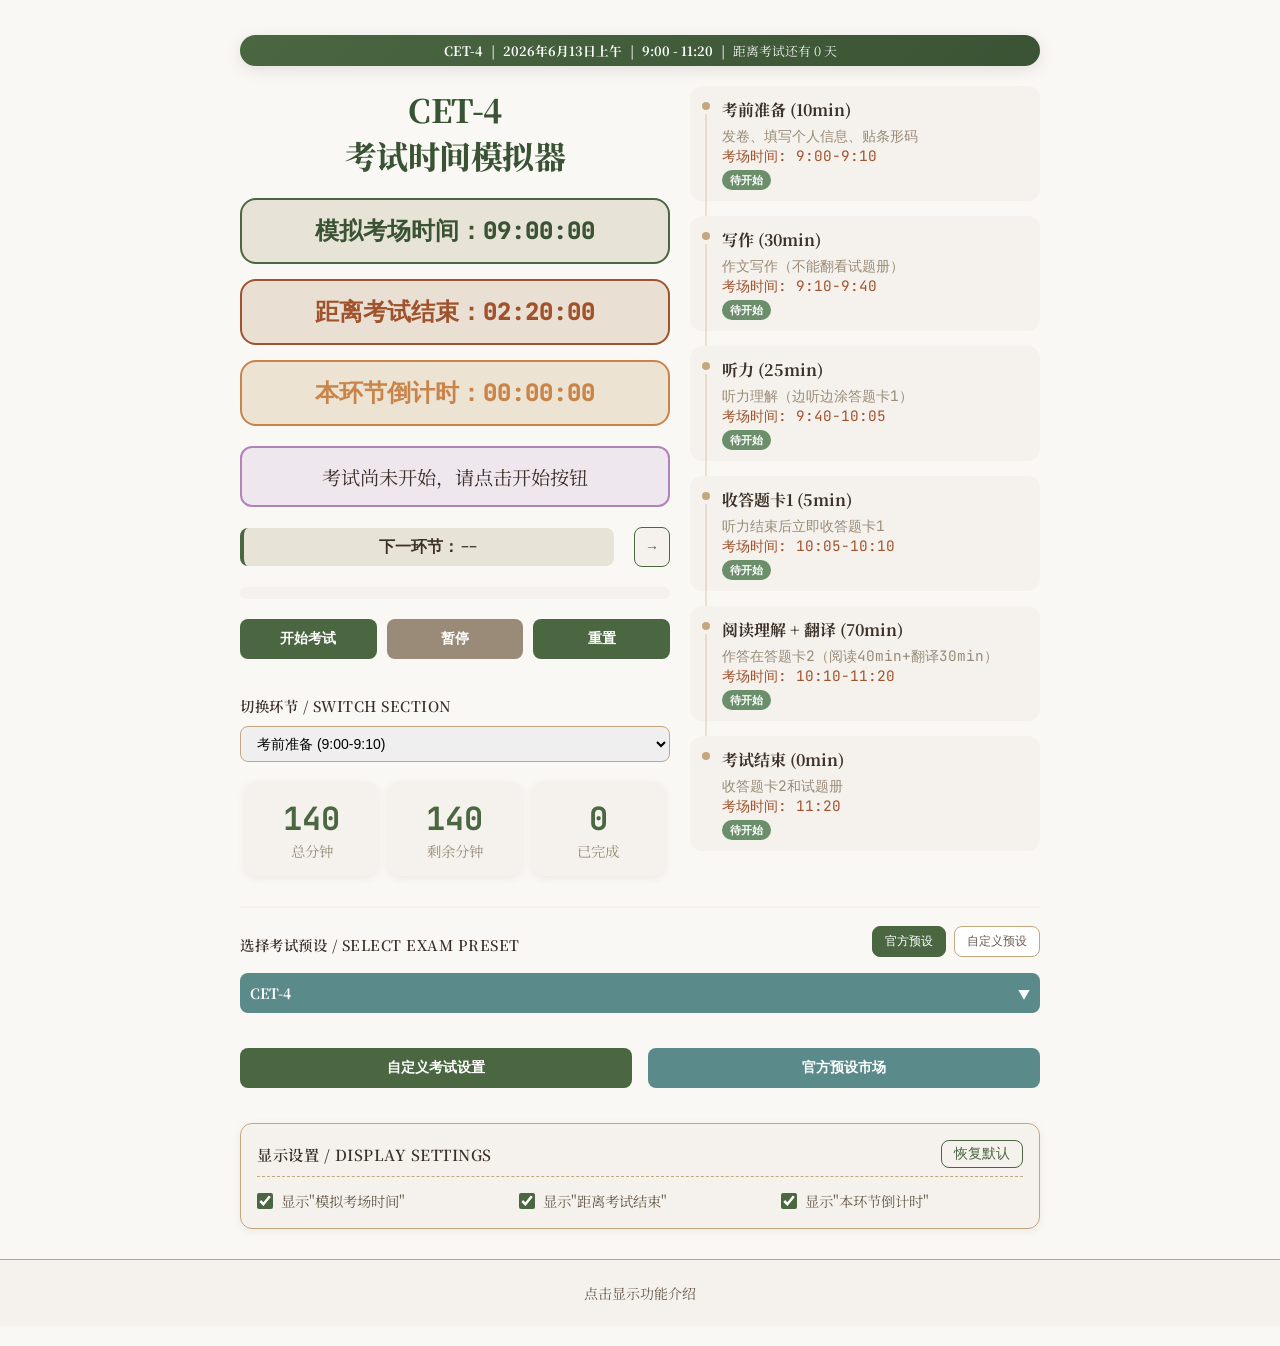
==== commit a649c08f: "feat: 实现官方预设市场与收藏功能，去除表情符号及卡片悬浮浮动效果" ====
--- a/index.html
+++ b/index.html
@@ -179,14 +179,17 @@
                 id="presetOptions"
                 style="display: none"
               >
+                <!-- 我的收藏分组 -->
+                <div class="preset-option-group" id="favoritePresetGroup" style="display: none;">
+                  <div class="option-group-title">我的收藏</div>
+                  <div id="favoritePresetOptions">
+                    <!-- 收藏选项由JS生成 -->
+                  </div>
+                </div>
+
                 <div class="preset-option-group" id="officialPresetGroup">
                   <div class="option-group-title">官方预设</div>
-                  <div class="preset-option" data-value="cet4">
-                    CET-4 (大学英语四级)
-                  </div>
-                  <div class="preset-option" data-value="cet6">
-                    CET-6 (大学英语六级)
-                  </div>
+                  <!-- 二级/三级预设选项将由JavaScript动态生成 -->
                 </div>
                 <div
                   class="preset-option-group"
@@ -203,7 +206,7 @@
           </div>
         </div>
 
-        <!-- 自定义考试按钮 -->
+        <!-- 自定义考试按钮与官方预设市场按钮 -->
         <div class="toggle-exam-button-container">
           <button
             id="customExamBtn"
@@ -211,6 +214,13 @@
             class="toggle-exam-button"
           >
             自定义考试设置
+          </button>
+          <button
+            id="presetMarketBtn"
+            onclick="openPresetMarket()"
+            class="toggle-exam-button preset-market-btn"
+          >
+            官方预设市场
           </button>
         </div>
 
@@ -309,7 +319,7 @@
 
       // 处理考试预设选择变化
       function handlePresetChange(value) {
-        if (value === "cet4" || value === "cet6") {
+        if (value in officialExams) {
           // 官方预设
           currentExamType = value;
           updateExamConfig(officialExams[value]);
@@ -319,8 +329,7 @@
           localStorage.setItem("lastPresetType", "official");
 
           // 更新显示的预设名称
-          const presetName =
-            value === "cet4" ? "CET-4 (大学英语四级)" : "CET-6 (大学英语六级)";
+          const presetName = officialExams[value].name;
           document.getElementById("selectedPreset").innerHTML =
             `<span>${presetName}</span><span class="dropdown-arrow">▼</span>`;
           // 移除自定义选中样式
@@ -438,11 +447,13 @@
 
         // 使用事件委托为所有预设选项添加点击事件
         options.addEventListener("click", function (e) {
+          const option = e.target.closest(".preset-option");
           if (
-            e.target.classList.contains("preset-option") &&
-            !e.target.classList.contains("disabled")
+            option &&
+            !option.classList.contains("disabled") &&
+            !e.target.classList.contains("preset-fav-star")
           ) {
-            const value = e.target.getAttribute("data-value");
+            const value = option.getAttribute("data-value");
             handlePresetChange(value);
           }
         });
@@ -500,12 +511,462 @@
         populateCustomPresets();
       });
     </script>
+
+    <!-- 官方预设市场模态框 -->
+    <div class="market-modal-backdrop" id="presetMarketModal" style="display: none;" onclick="handleMarketBackdropClick(event)">
+      <div class="market-modal-card" onclick="event.stopPropagation()">
+        <div class="market-modal-header">
+          <h2>官方预设市场 / Official Preset Market</h2>
+          <button class="market-modal-close" onclick="closePresetMarket()">&times;</button>
+        </div>
+        <div class="market-modal-search-bar">
+          <input type="text" id="marketSearchInput" placeholder="搜索官方预设... / Search presets..." oninput="filterMarketPresets()" />
+          <span class="market-favorites-count" id="marketFavCount">已收藏: 0/10</span>
+        </div>
+        
+        <div class="market-content-layout">
+          <div class="market-categories-sidebar" id="marketCategoriesSidebar">
+            <!-- 分类按钮由JS生成 -->
+          </div>
+          <div class="market-presets-grid" id="marketPresetsGrid">
+            <!-- 预设卡片由JS生成 -->
+          </div>
+        </div>
+      </div>
+    </div>
+
     <script src="js/script.js"></script>
     <script>
+      // ==========================================
+      // 官方预设市场与收藏功能 JavaScript 逻辑
+      // ==========================================
+
+      let currentMarketCategory = "全部";
+
+      // 1. 收藏相关数据读取与存储
+      function getFavoritePresets() {
+        try {
+          const favs = localStorage.getItem("favOfficialPresets");
+          return favs ? JSON.parse(favs) : [];
+        } catch (e) {
+          console.error("读取收藏预设失败", e);
+          return [];
+        }
+      }
+
+      function saveFavoritePresets(favs) {
+        try {
+          localStorage.setItem("favOfficialPresets", JSON.stringify(favs));
+        } catch (e) {
+          console.error("保存收藏预设失败", e);
+        }
+      }
+
+      function toggleFavorite(id) {
+        let favs = getFavoritePresets();
+        const index = favs.indexOf(id);
+        if (index > -1) {
+          favs.splice(index, 1);
+          showToast("已取消收藏");
+        } else {
+          if (favs.length >= 10) {
+            showToast("已达收藏上限（最多10个）");
+            return;
+          }
+          favs.push(id);
+          showToast("已成功收藏");
+        }
+        saveFavoritePresets(favs);
+        updatePresetsUI();
+      }
+
+      // 2. 吐司提示组件
+      function showToast(msg) {
+        const existing = document.querySelector(".market-toast");
+        if (existing) {
+          existing.remove();
+        }
+
+        const toast = document.createElement("div");
+        toast.className = "market-toast";
+        toast.textContent = msg;
+        document.body.appendChild(toast);
+
+        setTimeout(() => {
+          toast.remove();
+        }, 2500);
+      }
+
+      // 3. 动态生成下拉列表预设选项
+      function createPresetOptionElement(id, exam, className, isFav) {
+        const option = document.createElement("div");
+        option.className = `preset-option ${className || ""}`;
+        option.setAttribute("data-value", id);
+
+        const textSpan = document.createElement("span");
+        textSpan.className = "preset-option-text";
+        textSpan.textContent = exam.name;
+        option.appendChild(textSpan);
+
+        const star = document.createElement("span");
+        star.className = `preset-fav-star${isFav ? " active" : ""}`;
+        star.innerHTML = isFav ? "★" : "☆";
+        star.setAttribute("data-preset-id", id);
+        star.addEventListener("click", function (e) {
+          e.stopPropagation();
+          toggleFavorite(id);
+        });
+        option.appendChild(star);
+
+        return option;
+      }
+
+      function populateFavoritePresets() {
+        const favoriteGroup = document.getElementById("favoritePresetGroup");
+        const favoriteOptions = document.getElementById("favoritePresetOptions");
+        if (!favoriteGroup || !favoriteOptions) return;
+
+        const favorites = getFavoritePresets();
+        if (favorites.length === 0) {
+          favoriteGroup.style.display = "none";
+          favoriteOptions.innerHTML = "";
+          return;
+        }
+
+        favoriteGroup.style.display = "block";
+        favoriteOptions.innerHTML = "";
+
+        favorites.forEach((id) => {
+          const exam = officialExams[id];
+          if (exam) {
+            const option = createPresetOptionElement(id, exam, "level2-child", true);
+            favoriteOptions.appendChild(option);
+          }
+        });
+      }
+
+      function populateOfficialPresets() {
+        const officialPresetGroup = document.getElementById("officialPresetGroup");
+        if (!officialPresetGroup) return;
+
+        // 清空现有动态内容，保留标题
+        officialPresetGroup.innerHTML = '<div class="option-group-title">官方预设</div>';
+
+        const favorites = getFavoritePresets();
+
+        officialPresetCategories.forEach((category) => {
+          // 渲染二级标题
+          const lvl2Title = document.createElement("div");
+          lvl2Title.className = "preset-level2-title";
+          lvl2Title.textContent = category.name;
+          officialPresetGroup.appendChild(lvl2Title);
+
+          if (category.items) {
+            category.items.forEach((id) => {
+              const exam = officialExams[id];
+              if (exam) {
+                const option = createPresetOptionElement(
+                  id,
+                  exam,
+                  "level2-child",
+                  favorites.includes(id),
+                );
+                officialPresetGroup.appendChild(option);
+              }
+            });
+          }
+
+          if (category.subcategories) {
+            category.subcategories.forEach((sub) => {
+              // 渲染三级标题
+              const lvl3Title = document.createElement("div");
+              lvl3Title.className = "preset-level3-title";
+              lvl3Title.textContent = sub.name;
+              officialPresetGroup.appendChild(lvl3Title);
+
+              sub.items.forEach((id) => {
+                const exam = officialExams[id];
+                if (exam) {
+                  const option = createPresetOptionElement(
+                    id,
+                    exam,
+                    "level3-child",
+                    favorites.includes(id),
+                  );
+                  officialPresetGroup.appendChild(option);
+                }
+              });
+            });
+          }
+        });
+      }
+
+      function updatePresetsUI() {
+        populateFavoritePresets();
+        populateOfficialPresets();
+        updateMarketFavoritesCount();
+        if (document.getElementById("presetMarketModal").style.display !== "none") {
+          renderMarketPresets();
+        }
+      }
+
+      // 4. 预设市场模态框逻辑
+      function openPresetMarket() {
+        const modal = document.getElementById("presetMarketModal");
+        if (modal) {
+          modal.style.display = "flex";
+          document.getElementById("marketSearchInput").value = "";
+          currentMarketCategory = "全部";
+          renderMarketCategories();
+          renderMarketPresets();
+          updateMarketFavoritesCount();
+        }
+      }
+
+      function closePresetMarket() {
+        const modal = document.getElementById("presetMarketModal");
+        if (modal) {
+          modal.style.display = "none";
+        }
+      }
+
+      function handleMarketBackdropClick(e) {
+        if (e.target.id === "presetMarketModal") {
+          closePresetMarket();
+        }
+      }
+
+      function updateMarketFavoritesCount() {
+        const favs = getFavoritePresets();
+        const countSpan = document.getElementById("marketFavCount");
+        if (countSpan) {
+          countSpan.textContent = `已收藏: ${favs.length}/10`;
+        }
+      }
+
+      function renderMarketCategories() {
+        const sidebar = document.getElementById("marketCategoriesSidebar");
+        if (!sidebar) return;
+
+        sidebar.innerHTML = "";
+
+        // 添加 "全部" 分类
+        const allBtn = document.createElement("button");
+        allBtn.className = `market-category-btn${currentMarketCategory === "全部" ? " active" : ""}`;
+        allBtn.textContent = "全部预设";
+        allBtn.addEventListener("click", () => selectMarketCategory("全部"));
+        sidebar.appendChild(allBtn);
+
+        // 添加具体分类
+        officialPresetCategories.forEach((cat) => {
+          const btn = document.createElement("button");
+          btn.className = `market-category-btn${currentMarketCategory === cat.name ? " active" : ""}`;
+          btn.textContent = cat.name;
+          btn.addEventListener("click", () => selectMarketCategory(cat.name));
+          sidebar.appendChild(btn);
+        });
+      }
+
+      function selectMarketCategory(catName) {
+        currentMarketCategory = catName;
+        renderMarketCategories();
+        renderMarketPresets();
+      }
+
+      function renderMarketPresets() {
+        const grid = document.getElementById("marketPresetsGrid");
+        if (!grid) return;
+
+        grid.innerHTML = "";
+        const query = document.getElementById("marketSearchInput").value.trim().toLowerCase();
+        const favorites = getFavoritePresets();
+
+        let matchedPresetIds = [];
+
+        if (currentMarketCategory === "全部") {
+          Object.keys(officialExams).forEach((id) => {
+            matchedPresetIds.push(id);
+          });
+        } else {
+          const cat = officialPresetCategories.find((c) => c.name === currentMarketCategory);
+          if (cat) {
+            if (cat.items) {
+              matchedPresetIds.push(...cat.items);
+            }
+            if (cat.subcategories) {
+              cat.subcategories.forEach((sub) => {
+                matchedPresetIds.push(...sub.items);
+              });
+            }
+          }
+        }
+
+        // 搜索词过滤
+        if (query) {
+          matchedPresetIds = matchedPresetIds.filter((id) => {
+            const exam = officialExams[id];
+            return (
+              exam &&
+              (exam.name.toLowerCase().includes(query) ||
+                (exam.examDate && exam.examDate.toLowerCase().includes(query)) ||
+                (exam.examTimeRange && exam.examTimeRange.toLowerCase().includes(query)))
+            );
+          });
+        }
+
+        if (matchedPresetIds.length === 0) {
+          const emptyDiv = document.createElement("div");
+          emptyDiv.style.gridColumn = "1 / -1";
+          emptyDiv.style.textAlign = "center";
+          emptyDiv.style.padding = "40px";
+          emptyDiv.style.color = "var(--color-text-muted)";
+          emptyDiv.textContent = "未找到匹配的预设 / No presets found";
+          grid.appendChild(emptyDiv);
+          return;
+        }
+
+        matchedPresetIds.forEach((id) => {
+          const exam = officialExams[id];
+          if (!exam) return;
+
+          const isFav = favorites.includes(id);
+
+          const card = document.createElement("div");
+          card.className = "market-preset-card";
+
+          // Header
+          const header = document.createElement("div");
+          header.className = "market-preset-header";
+
+          const titleArea = document.createElement("div");
+          titleArea.className = "market-preset-title-area";
+
+          const name = document.createElement("span");
+          name.className = "market-preset-name";
+          name.textContent = exam.name;
+          titleArea.appendChild(name);
+
+          let badgeText = "";
+          const parentCat = officialPresetCategories.find((c) => {
+            if (c.items && c.items.includes(id)) return true;
+            if (c.subcategories) {
+              return c.subcategories.some((s) => s.items.includes(id));
+            }
+            return false;
+          });
+          if (parentCat) {
+            badgeText = parentCat.name;
+          }
+          if (badgeText) {
+            const badge = document.createElement("span");
+            badge.className = "market-preset-badge";
+            badge.textContent = badgeText;
+            titleArea.appendChild(badge);
+          }
+
+          header.appendChild(titleArea);
+
+          const favBtn = document.createElement("button");
+          favBtn.className = `market-preset-fav-btn${isFav ? " active" : ""}`;
+          favBtn.innerHTML = isFav ? "★" : "☆";
+          favBtn.title = isFav ? "取消收藏" : "加入收藏";
+          favBtn.addEventListener("click", () => {
+            toggleFavorite(id);
+          });
+          header.appendChild(favBtn);
+
+          card.appendChild(header);
+
+          // Meta
+          const meta = document.createElement("div");
+          meta.className = "market-preset-meta";
+
+          const durationMin = Math.round(exam.totalTime / 60);
+          const numSections = exam.sections ? exam.sections.length : 0;
+
+          const timeInfo = document.createElement("div");
+          timeInfo.className = "market-preset-meta-item";
+          timeInfo.innerHTML = `<span>时长：${durationMin}分钟 | ${numSections}个环节</span>`;
+          meta.appendChild(timeInfo);
+
+          if (exam.examDate || exam.examTimeRange) {
+            const dateInfo = document.createElement("div");
+            dateInfo.className = "market-preset-meta-item";
+            dateInfo.innerHTML = `<span>时间：${exam.examDate || ""} ${exam.examTimeRange || ""}</span>`;
+            meta.appendChild(dateInfo);
+          }
+
+          card.appendChild(meta);
+
+          // Section Preview
+          if (exam.sections && exam.sections.length > 0) {
+            const sectionsDiv = document.createElement("div");
+            sectionsDiv.className = "market-preset-sections";
+
+            const secTitle = document.createElement("span");
+            secTitle.className = "market-preset-sections-title";
+            secTitle.textContent = "环节预览 / Preview:";
+            sectionsDiv.appendChild(secTitle);
+
+            const list = document.createElement("div");
+            list.className = "market-preset-sections-list";
+
+            const displaySections = exam.sections.slice(0, 4);
+            displaySections.forEach((sec, idx) => {
+              const tag = document.createElement("span");
+              tag.className = "market-preset-section-tag";
+              tag.textContent = sec.name;
+              list.appendChild(tag);
+
+              if (idx < displaySections.length - 1 || exam.sections.length > 4) {
+                const arrow = document.createElement("span");
+                arrow.className = "market-preset-section-arrow";
+                arrow.textContent = "→";
+                list.appendChild(arrow);
+              }
+            });
+
+            if (exam.sections.length > 4) {
+              const moreTag = document.createElement("span");
+              moreTag.className = "market-preset-section-tag";
+              moreTag.style.fontStyle = "italic";
+              moreTag.textContent = `等共${exam.sections.length}个`;
+              list.appendChild(moreTag);
+            }
+
+            sectionsDiv.appendChild(list);
+            card.appendChild(sectionsDiv);
+          }
+
+          // Actions
+          const actions = document.createElement("div");
+          actions.className = "market-preset-actions";
+
+          const applyBtn = document.createElement("button");
+          applyBtn.className = "market-preset-apply-btn";
+          applyBtn.textContent = "一键应用 / Apply";
+          applyBtn.addEventListener("click", () => {
+            handlePresetChange(id);
+            closePresetMarket();
+            showToast(`已应用预设: ${exam.name}`);
+          });
+          actions.appendChild(applyBtn);
+
+          card.appendChild(actions);
+
+          grid.appendChild(card);
+        });
+      }
+
+      function filterMarketPresets() {
+        renderMarketPresets();
+      }
+
       // 在 script.js 加载完成后恢复预设状态
       document.addEventListener("DOMContentLoaded", function () {
         // 等待 script.js 的 DOMContentLoaded 执行完成
         setTimeout(function () {
+          updatePresetsUI();
           const lastPresetType =
             localStorage.getItem("lastPresetType") || "official";
           const customExamList = window.customExams || [];
@@ -530,6 +991,13 @@
               document
                 .getElementById("selectedPreset")
                 .classList.add("custom-selected");
+            }
+          } else {
+            // 恢复官方预设
+            const lastOfficialPreset =
+              localStorage.getItem("lastOfficialPreset") || "cet4";
+            if (officialExams && lastOfficialPreset in officialExams) {
+              handlePresetChange(lastOfficialPreset);
             }
           }
         }, 0);
--- a/css/styles.css
+++ b/css/styles.css
@@ -3,21 +3,15 @@
   font-weight: var(--font-weight-regular);
   background:
     /* 微妙的有机纹理 - 使用CSS实现 */
-    radial-gradient(
-      ellipse at 20% 30%,
+    radial-gradient(ellipse at 20% 30%,
       rgba(107, 142, 99, 0.03) 0%,
-      transparent 50%
-    ),
-    radial-gradient(
-      ellipse at 80% 70%,
+      transparent 50%),
+    radial-gradient(ellipse at 80% 70%,
       rgba(160, 82, 45, 0.03) 0%,
-      transparent 50%
-    ),
-    radial-gradient(
-      ellipse at 50% 50%,
+      transparent 50%),
+    radial-gradient(ellipse at 50% 50%,
       rgba(139, 115, 85, 0.02) 0%,
-      transparent 70%
-    ),
+      transparent 70%),
     var(--color-cream);
   margin: 0;
   padding: 20px;
@@ -294,21 +288,15 @@
   --transition-slow: 0.5s ease-out;
 
   /* Timer Backgrounds (color mixed with cream-dark) */
-  --color-section-completed-bg: color-mix(
-    in oklch,
-    var(--color-success) 12%,
-    var(--color-cream-dark)
-  );
-  --color-section-active-bg: color-mix(
-    in oklch,
-    var(--color-secondary) 12%,
-    var(--color-cream-dark)
-  );
-  --color-timer-section-bg: color-mix(
-    in oklch,
-    var(--color-warning) 15%,
-    var(--color-cream-dark)
-  );
+  --color-section-completed-bg: color-mix(in oklch,
+      var(--color-success) 12%,
+      var(--color-cream-dark));
+  --color-section-active-bg: color-mix(in oklch,
+      var(--color-secondary) 12%,
+      var(--color-cream-dark));
+  --color-timer-section-bg: color-mix(in oklch,
+      var(--color-warning) 15%,
+      var(--color-cream-dark));
 }
 
 * {
@@ -638,7 +626,18 @@
   margin-bottom: 15px;
 }
 
-.form-group > label {
+.display-settings-group {
+  margin-top: 15px;
+  margin-bottom: 15px;
+}
+
+.display-settings-group>label {
+  font-weight: bold;
+  display: block;
+  margin-bottom: 8px;
+}
+
+.form-group>label {
   font-weight: bold;
   display: block;
   margin-bottom: 8px;
@@ -1134,6 +1133,7 @@
 
 /* 触摸设备优化 */
 @media (hover: none) and (pointer: coarse) {
+
   .time-select-trigger,
   .date-select-trigger {
     min-height: 48px;
@@ -1218,6 +1218,10 @@
   cursor: move;
 }
 
+.section-card:last-child {
+  margin-bottom: 0;
+}
+
 .section-card:hover {
   box-shadow: 0 4px 16px rgba(52, 152, 219, 0.25);
   border-color: var(--color-sky-dark);
@@ -1338,9 +1342,7 @@
 }
 
 /* 为确保兼容性，添加更具体的选择器 */
-.section-field.section-field-checkbox
-  .count-in-total-label
-  input[type="checkbox"] {
+.section-field.section-field-checkbox .count-in-total-label input[type="checkbox"] {
   width: 18px;
   height: 18px;
   margin: 0;
@@ -1367,29 +1369,27 @@
 }
 
 .remove-section-btn {
-  background-color: transparent;
-  color: var(--color-danger);
-  border: 2px solid var(--color-danger);
+  background-color: transparent !important;
+  color: var(--color-danger) !important;
+  border: none !important;
   padding: 0;
-  /* 修改为0 */
-  border-radius: var(--radius-sm);
-  cursor: pointer;
-  font-size: 16px;
+  cursor: pointer;
+  font-size: 20px;
   font-weight: bold;
   transition: all 0.2s;
   height: 32px;
-  width: 36px;
+  width: 32px;
   display: flex;
   align-items: center;
   justify-content: center;
   line-height: 1;
   flex-shrink: 0;
+  opacity: 0.7;
 }
 
 .remove-section-btn:hover {
-  background-color: var(--color-danger);
-  color: white;
-  transform: scale(1.05);
+  opacity: 1;
+  transform: scale(1.1);
 }
 
 /* 考试结束环节样式 */
@@ -1642,6 +1642,49 @@
   background-color: var(--color-cream);
 }
 
+.preset-option-divider {
+  height: 1px;
+  background-color: var(--color-cream-dark);
+  margin: 0;
+}
+
+.preset-option-group-label {
+  padding: 6px 12px 2px;
+  font-size: 11px;
+  font-weight: 600;
+  color: var(--color-text-light);
+  background-color: var(--color-cream);
+  letter-spacing: 0.5px;
+}
+
+.preset-level2-title {
+  padding: 10px 12px 6px;
+  font-size: 13px;
+  font-weight: 700;
+  color: var(--color-primary);
+  background-color: var(--color-cream-dark);
+  letter-spacing: 0.8px;
+  border-bottom: 1px solid rgba(0, 0, 0, 0.05);
+}
+
+.preset-level3-title {
+  padding: 8px 12px 4px 20px;
+  font-size: 11px;
+  font-weight: 600;
+  color: var(--color-text-light);
+  background-color: var(--color-cream);
+  letter-spacing: 0.5px;
+  border-bottom: 1px solid rgba(0, 0, 0, 0.03);
+}
+
+.preset-option.level2-child {
+  padding-left: 24px;
+}
+
+.preset-option.level3-child {
+  padding-left: 36px;
+}
+
 /* 预设选择器横跨两栏样式 */
 .preset-selector-full-width {
   width: 100%;
@@ -1754,6 +1797,7 @@
 
 /* 响应式布局 - 当屏幕宽度小于等于800px时 */
 @media (max-width: 800px) {
+
   /* 隐藏大屏幕切换按钮容器 */
   .toggle-exam-button-container {
     display: none !important;
@@ -1888,14 +1932,29 @@
   }
 
   /* 响应式显示设置 */
+  .inline-display-settings {
+    padding: 14px;
+  }
+
   .inline-setting-checkboxes {
     flex-direction: column;
-    align-items: flex-start;
-    gap: 12px;
+    align-items: stretch;
+    gap: 4px;
   }
 
   .inline-setting-checkboxes .setting-checkbox-horizontal {
     flex: none;
+    padding: 10px 12px;
+    border-radius: var(--radius-sm);
+    transition: background-color var(--transition-fast);
+  }
+
+  .inline-setting-checkboxes .setting-checkbox-horizontal:hover {
+    background-color: var(--color-cream);
+  }
+
+  .setting-checkbox-horizontal span {
+    white-space: nowrap;
   }
 
   .inline-setting-header {
@@ -1905,14 +1964,16 @@
 }
 
 @media (max-width: 480px) {
-  .inline-setting-header {
-    flex-direction: column;
-    align-items: flex-start;
-    gap: 10px;
+  .inline-display-settings .display-settings-label {
+    font-size: 0.85em;
+    letter-spacing: 0.3px;
   }
 
   .reset-display-settings-btn {
-    align-self: flex-end;
+    font-size: 0.8em;
+    padding: 4px 10px;
+    height: 26px;
+    flex-shrink: 0;
   }
 
   .exam-time-header {
@@ -1924,7 +1985,7 @@
     display: none;
   }
 
-  .exam-time-header > span {
+  .exam-time-header>span {
     white-space: nowrap;
   }
 
@@ -2031,11 +2092,9 @@
   align-items: center;
   gap: 8px;
   text-align: center;
-  background: linear-gradient(
-    135deg,
-    var(--color-primary) 0%,
-    var(--color-primary-dark) 100%
-  );
+  background: linear-gradient(135deg,
+      var(--color-primary) 0%,
+      var(--color-primary-dark) 100%);
   color: white;
   padding: 8px 12px;
   border-radius: var(--radius-lg);
@@ -2365,11 +2424,9 @@
 
 .progress-fill {
   height: 100%;
-  background: linear-gradient(
-    90deg,
-    var(--color-primary) 0%,
-    var(--color-success) 100%
-  );
+  background: linear-gradient(90deg,
+      var(--color-primary) 0%,
+      var(--color-success) 100%);
   width: 0%;
   transition: width var(--transition-normal) ease-out;
 }
@@ -2528,6 +2585,63 @@
   color: var(--color-text);
 }
 
+/* Keep mobile display-settings overrides after the base rules so they win. */
+@media (max-width: 800px) {
+  .inline-display-settings {
+    padding: 14px;
+  }
+
+  .inline-setting-header {
+    flex-wrap: wrap;
+    gap: 8px;
+  }
+
+  .inline-setting-checkboxes {
+    flex-direction: column;
+    justify-content: flex-start;
+    align-items: stretch;
+    gap: 4px;
+  }
+
+  .inline-setting-checkboxes .setting-checkbox-horizontal {
+    width: 100%;
+    flex: none;
+    min-width: 0;
+    padding: 10px 12px;
+    border-radius: var(--radius-sm);
+    transition: background-color var(--transition-fast);
+  }
+
+  .inline-setting-checkboxes .setting-checkbox-horizontal:hover {
+    background-color: var(--color-cream);
+  }
+
+  .inline-setting-checkboxes .setting-checkbox-horizontal input[type="checkbox"] {
+    flex-shrink: 0;
+  }
+
+  .setting-checkbox-horizontal span {
+    min-width: 0;
+    white-space: normal;
+    overflow-wrap: anywhere;
+  }
+}
+
+@media (max-width: 480px) {
+  .inline-display-settings .display-settings-label {
+    font-size: 0.85em;
+    letter-spacing: 0.3px;
+    min-width: 0;
+  }
+
+  .reset-display-settings-btn {
+    flex: 0 0 auto;
+    font-size: 0.8em;
+    padding: 4px 10px;
+    height: 26px;
+  }
+}
+
 /* 竖向显示设置控件样式 */
 .vertical-setting-controls {
   display: flex;
@@ -2648,3 +2762,458 @@
 .bottom-bar .restore-hint:hover {
   color: var(--color-primary);
 }
+
+/* ==========================================
+   官方预设市场与收藏功能样式
+   ========================================== */
+
+/* 调整切换按钮容器布局（大屏幕） */
+@media (min-width: 801px) {
+  .toggle-exam-button-container {
+    display: flex !important;
+    flex-direction: row;
+    justify-content: center;
+    gap: 16px;
+    max-width: 800px;
+    margin: 15px auto !important;
+  }
+  
+  .toggle-exam-button-container .toggle-exam-button {
+    flex: 1;
+    max-width: 392px;
+    margin: 0 !important;
+  }
+}
+
+/* 调整切换按钮容器布局（小屏幕） */
+@media (max-width: 800px) {
+  .toggle-exam-button-container {
+    display: flex !important;
+    flex-direction: row !important;
+    justify-content: center;
+    gap: 10px;
+    width: 100%;
+    padding: 0 20px;
+    margin: 15px 0 !important;
+    box-sizing: border-box;
+  }
+  
+  .toggle-exam-button-container .toggle-exam-button {
+    flex: 1;
+    width: auto !important;
+    max-width: none !important;
+    margin: 0 !important;
+  }
+}
+
+/* 预设市场按钮专属颜色 */
+.preset-market-btn {
+  background: var(--color-sky) !important;
+}
+
+.preset-market-btn:hover {
+  background: var(--color-sky-dark) !important;
+  box-shadow: var(--shadow-md);
+  transform: translateY(-2px);
+}
+
+/* 收藏星号样式 */
+.preset-fav-star {
+  color: var(--color-text-muted);
+  cursor: pointer;
+  padding: 4px 8px;
+  font-size: 16px;
+  transition: color var(--transition-fast), transform var(--transition-fast);
+  user-select: none;
+}
+
+.preset-fav-star:hover {
+  transform: scale(1.2);
+  color: var(--color-warning);
+}
+
+.preset-fav-star.active {
+  color: #ffb800 !important;
+}
+
+/* 选项内容居中对齐，支持星号悬浮右侧 */
+.preset-option {
+  display: flex !important;
+  justify-content: space-between;
+  align-items: center;
+}
+
+.preset-option-text {
+  flex: 1;
+  text-align: left;
+}
+
+/* 预设市场模态框 */
+.market-modal-backdrop {
+  position: fixed;
+  top: 0;
+  left: 0;
+  width: 100%;
+  height: 100%;
+  background-color: rgba(0, 0, 0, 0.55);
+  backdrop-filter: blur(8px);
+  z-index: 2000;
+  display: flex;
+  justify-content: center;
+  align-items: center;
+  animation: marketFadeIn 0.3s cubic-bezier(0.16, 1, 0.3, 1);
+}
+
+@keyframes marketFadeIn {
+  from { opacity: 0; }
+  to { opacity: 1; }
+}
+
+.market-modal-card {
+  background-color: var(--color-cream);
+  width: 90%;
+  max-width: 850px;
+  height: 80vh;
+  max-height: 700px;
+  border-radius: var(--radius-lg);
+  box-shadow: 0 20px 40px rgba(0, 0, 0, 0.15);
+  display: flex;
+  flex-direction: column;
+  overflow: hidden;
+  border: 1px solid rgba(0, 0, 0, 0.08);
+  animation: marketSlideUp 0.4s cubic-bezier(0.16, 1, 0.3, 1);
+}
+
+@keyframes marketSlideUp {
+  from { transform: translateY(20px); opacity: 0; }
+  to { transform: translateY(0); opacity: 1; }
+}
+
+.market-modal-header {
+  padding: 16px 24px;
+  background-color: var(--color-cream-dark);
+  display: flex;
+  justify-content: space-between;
+  align-items: center;
+  border-bottom: 1px solid rgba(0, 0, 0, 0.05);
+}
+
+.market-modal-header h2 {
+  margin: 0;
+  font-size: 18px;
+  font-weight: 700;
+  color: var(--color-primary);
+  font-family: var(--font-family);
+}
+
+.market-modal-close {
+  background: none;
+  border: none;
+  font-size: 28px;
+  cursor: pointer;
+  color: var(--color-text-light);
+  transition: color var(--transition-fast), background-color var(--transition-fast);
+  display: flex;
+  align-items: center;
+  justify-content: center;
+  width: 32px;
+  height: 32px;
+  border-radius: 50%;
+}
+
+.market-modal-close:hover {
+  color: var(--color-primary);
+  background-color: rgba(0, 0, 0, 0.05);
+}
+
+.market-modal-search-bar {
+  padding: 12px 24px;
+  display: flex;
+  justify-content: space-between;
+  align-items: center;
+  gap: 16px;
+  background-color: var(--color-cream-dark);
+  border-bottom: 1px solid rgba(0, 0, 0, 0.05);
+}
+
+.market-modal-search-bar input {
+  flex: 1;
+  padding: 8px 16px;
+  border: 1px solid var(--color-earth);
+  border-radius: var(--radius-sm);
+  background-color: white;
+  font-size: 14px;
+  outline: none;
+  transition: border-color var(--transition-fast);
+  color: var(--color-text);
+}
+
+.market-modal-search-bar input:focus {
+  border-color: var(--color-primary);
+}
+
+.market-favorites-count {
+  font-size: 14px;
+  font-weight: 600;
+  color: var(--color-text-light);
+  white-space: nowrap;
+}
+
+.market-content-layout {
+  flex: 1;
+  display: flex;
+  overflow: hidden;
+}
+
+.market-categories-sidebar {
+  width: 200px;
+  background-color: var(--color-cream-dark);
+  border-right: 1px solid rgba(0, 0, 0, 0.05);
+  display: flex;
+  flex-direction: column;
+  padding: 12px 8px;
+  gap: 4px;
+  overflow-y: auto;
+}
+
+.market-category-btn {
+  padding: 10px 16px;
+  border: none;
+  background: none;
+  border-radius: var(--radius-sm);
+  text-align: left;
+  font-size: 14px;
+  cursor: pointer;
+  transition: all 0.2s;
+  color: var(--color-text);
+  font-weight: 500;
+  font-family: var(--font-family);
+}
+
+.market-category-btn:hover {
+  background-color: rgba(0, 0, 0, 0.04);
+}
+
+.market-category-btn.active {
+  background-color: var(--color-primary);
+  color: white;
+  font-weight: 600;
+}
+
+.market-presets-grid {
+  flex: 1;
+  padding: 20px;
+  overflow-y: auto;
+  display: grid;
+  grid-template-columns: repeat(auto-fill, minmax(280px, 1fr));
+  gap: 16px;
+  align-content: start;
+}
+
+/* 预设卡片 */
+.market-preset-card {
+  background-color: white;
+  border: 1px solid var(--color-cream-dark);
+  border-radius: var(--radius-md);
+  padding: 16px;
+  display: flex;
+  flex-direction: column;
+  gap: 12px;
+  transition: transform 0.2s, box-shadow 0.2s, border-color 0.2s;
+  position: relative;
+  box-sizing: border-box;
+}
+
+.market-preset-card:hover {
+  box-shadow: var(--shadow-md);
+  border-color: var(--color-primary-light);
+}
+
+.market-preset-header {
+  display: flex;
+  justify-content: space-between;
+  align-items: flex-start;
+  gap: 8px;
+}
+
+.market-preset-title-area {
+  display: flex;
+  flex-direction: column;
+  text-align: left;
+}
+
+.market-preset-name {
+  font-size: 16px;
+  font-weight: 700;
+  color: var(--color-text);
+  font-family: var(--font-family);
+}
+
+.market-preset-badge {
+  display: inline-block;
+  padding: 2px 6px;
+  background-color: var(--color-cream-dark);
+  color: var(--color-text-light);
+  font-size: 11px;
+  border-radius: 4px;
+  font-weight: 600;
+  margin-top: 4px;
+  align-self: start;
+}
+
+.market-preset-fav-btn {
+  background: none;
+  border: none;
+  font-size: 22px;
+  cursor: pointer;
+  color: var(--color-text-muted);
+  transition: transform 0.2s, color 0.2s;
+  padding: 0;
+  line-height: 1;
+  user-select: none;
+}
+
+.market-preset-fav-btn:hover {
+  transform: scale(1.2);
+  color: var(--color-warning);
+}
+
+.market-preset-fav-btn.active {
+  color: #ffb800 !important;
+}
+
+.market-preset-meta {
+  display: flex;
+  flex-direction: column;
+  gap: 4px;
+  font-size: 13px;
+  color: var(--color-text-light);
+  border-bottom: 1px dashed var(--color-cream-dark);
+  padding-bottom: 8px;
+  text-align: left;
+}
+
+.market-preset-meta-item {
+  display: flex;
+  align-items: center;
+  gap: 6px;
+}
+
+.market-preset-sections {
+  flex: 1;
+  font-size: 12px;
+  color: var(--color-text-light);
+  display: flex;
+  flex-direction: column;
+  gap: 6px;
+  text-align: left;
+}
+
+.market-preset-sections-title {
+  font-weight: 600;
+  color: var(--color-text);
+}
+
+.market-preset-sections-list {
+  display: flex;
+  flex-wrap: wrap;
+  align-items: center;
+  gap: 4px;
+  line-height: 1.4;
+}
+
+.market-preset-section-tag {
+  background-color: var(--color-cream-dark);
+  padding: 2px 6px;
+  border-radius: 3px;
+  font-size: 11px;
+  color: var(--color-text);
+}
+
+.market-preset-section-arrow {
+  color: var(--color-text-muted);
+  font-size: 9px;
+  font-weight: bold;
+}
+
+.market-preset-actions {
+  display: flex;
+  justify-content: flex-end;
+  margin-top: auto;
+}
+
+.market-preset-apply-btn {
+  background-color: var(--color-primary);
+  color: white;
+  border: none;
+  padding: 6px 16px;
+  font-size: 13px;
+  font-weight: 600;
+  border-radius: var(--radius-sm);
+  cursor: pointer;
+  transition: background-color var(--transition-fast);
+}
+
+.market-preset-apply-btn:hover {
+  background-color: var(--color-primary-dark);
+}
+
+/* 吐司通知 */
+.market-toast {
+  position: fixed;
+  bottom: 24px;
+  left: 50%;
+  transform: translateX(-50%);
+  background-color: var(--color-text);
+  color: var(--color-cream);
+  padding: 10px 20px;
+  border-radius: 20px;
+  font-size: 14px;
+  z-index: 3000;
+  box-shadow: var(--shadow-lg);
+  animation: marketToastFade 2.5s cubic-bezier(0.16, 1, 0.3, 1) forwards;
+  pointer-events: none;
+  font-family: var(--font-family);
+}
+
+@keyframes marketToastFade {
+  0% { transform: translate(-50%, 15px); opacity: 0; }
+  10% { transform: translate(-50%, 0); opacity: 1; }
+  90% { transform: translate(-50%, 0); opacity: 1; }
+  100% { transform: translate(-50%, -15px); opacity: 0; }
+}
+
+/* 市场小屏幕自适应 */
+@media (max-width: 600px) {
+  .market-modal-card {
+    width: 95%;
+    height: 85vh;
+    max-height: none;
+  }
+  .market-content-layout {
+    flex-direction: column;
+  }
+  .market-categories-sidebar {
+    width: 100%;
+    height: auto;
+    max-height: 50px;
+    flex-direction: row;
+    white-space: nowrap;
+    border-right: none;
+    border-bottom: 1px solid rgba(0, 0, 0, 0.05);
+    padding: 6px 12px;
+    overflow-x: auto;
+    overflow-y: hidden;
+  }
+  .market-category-btn {
+    display: inline-block;
+    padding: 6px 12px;
+    font-size: 13px;
+    white-space: nowrap;
+  }
+  .market-presets-grid {
+    padding: 12px;
+    grid-template-columns: 1fr;
+    gap: 12px;
+  }
+}
